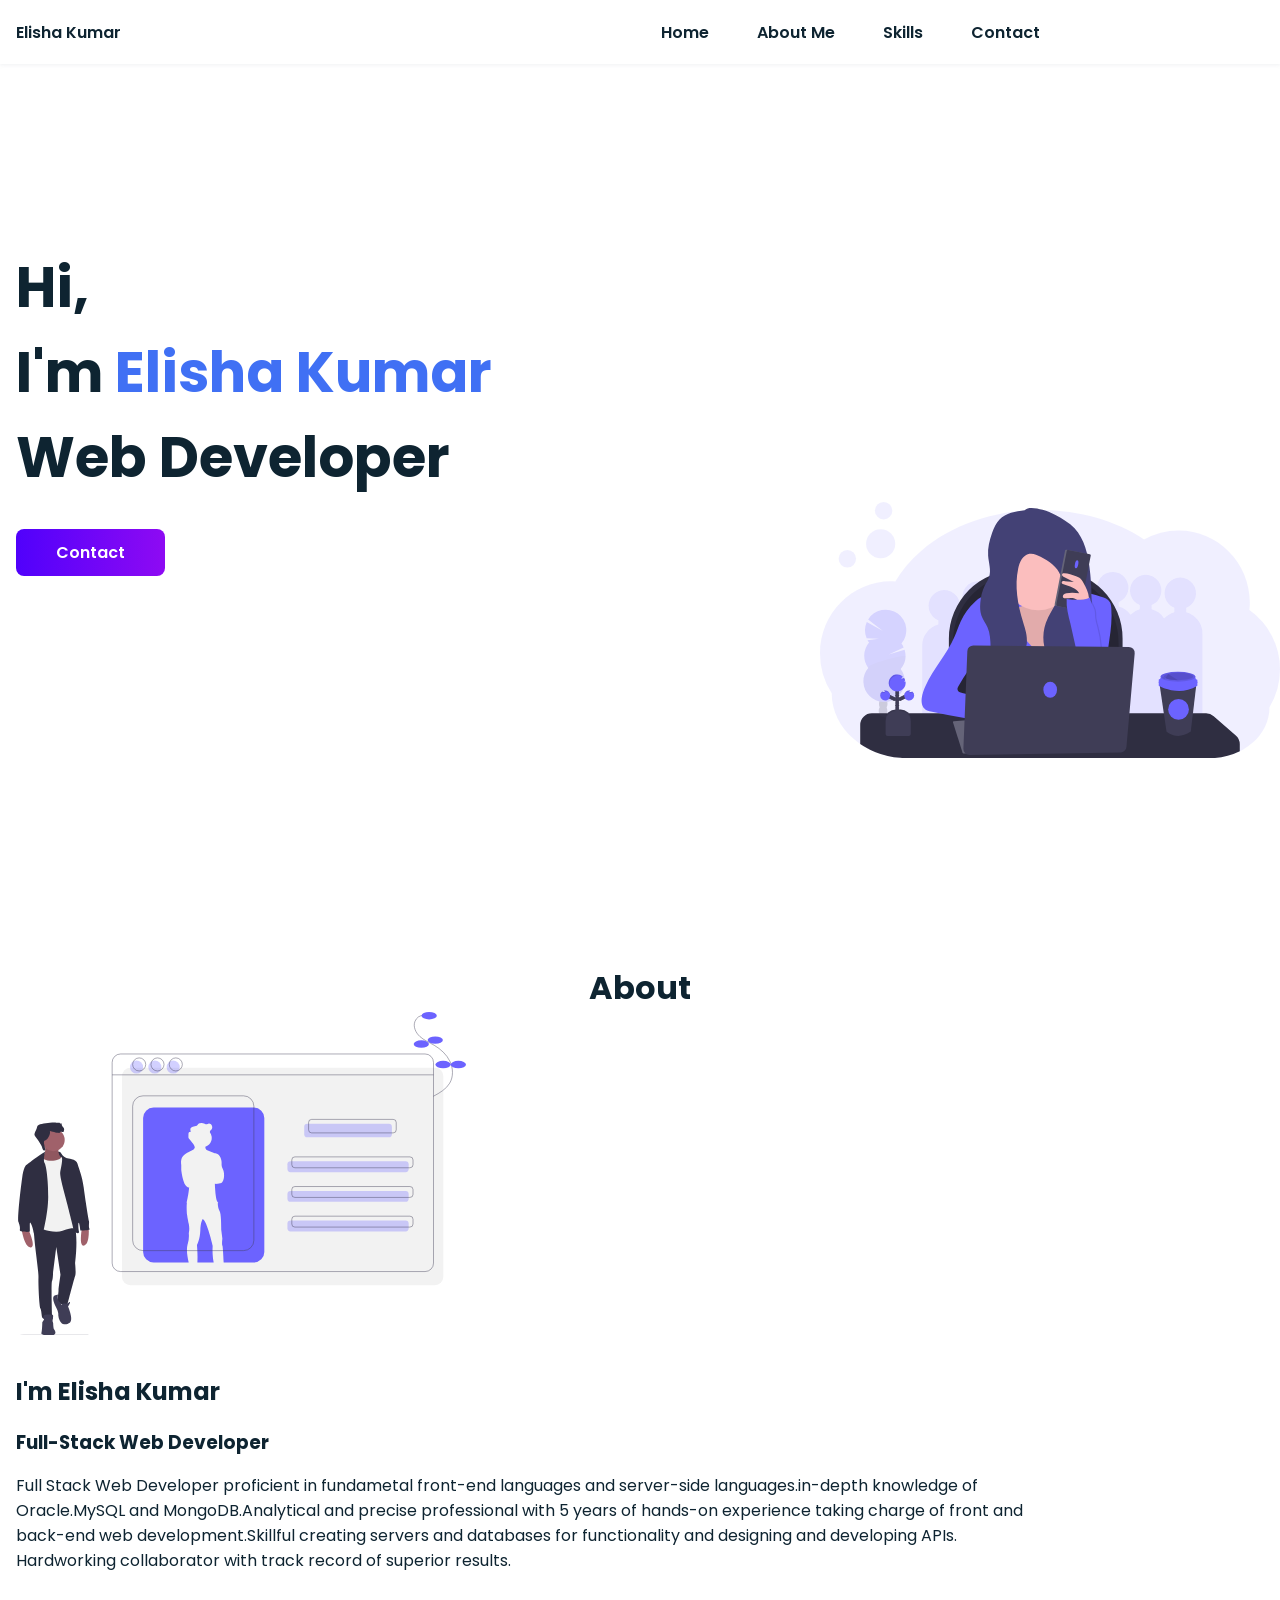
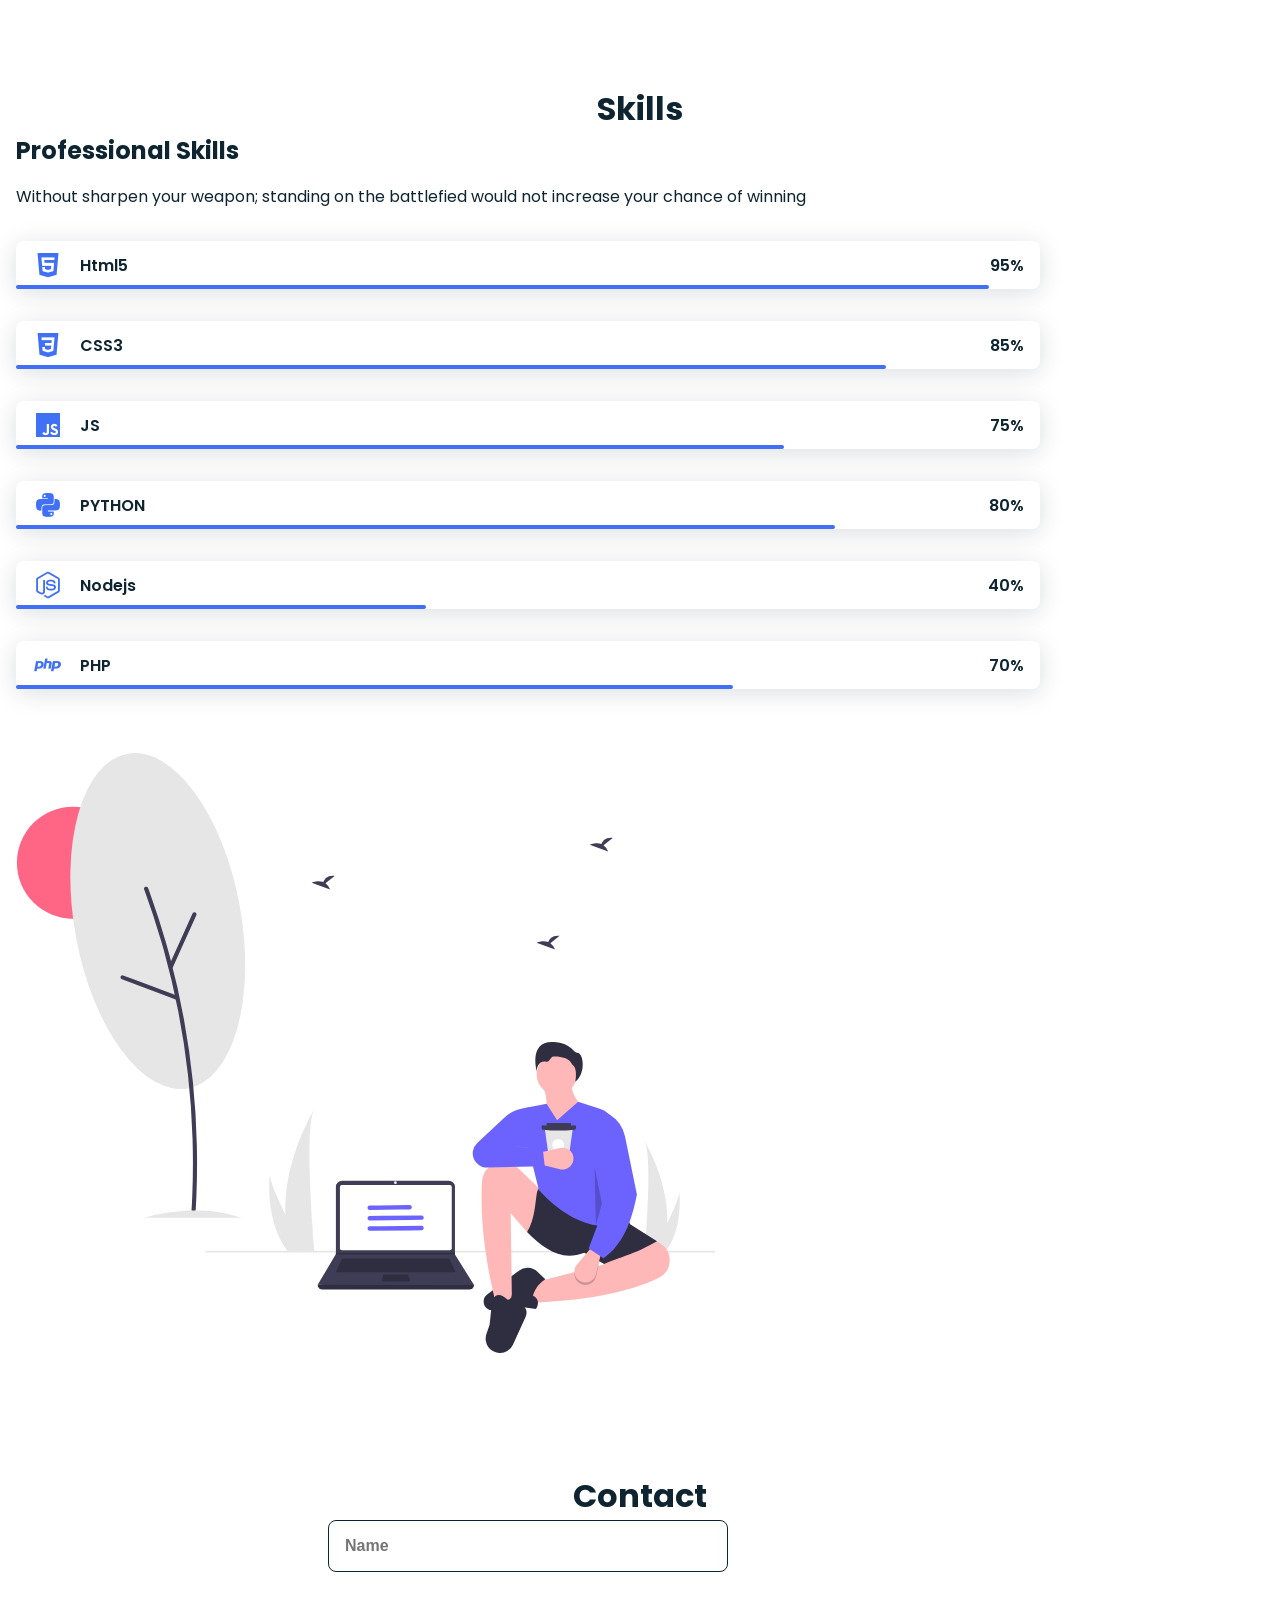
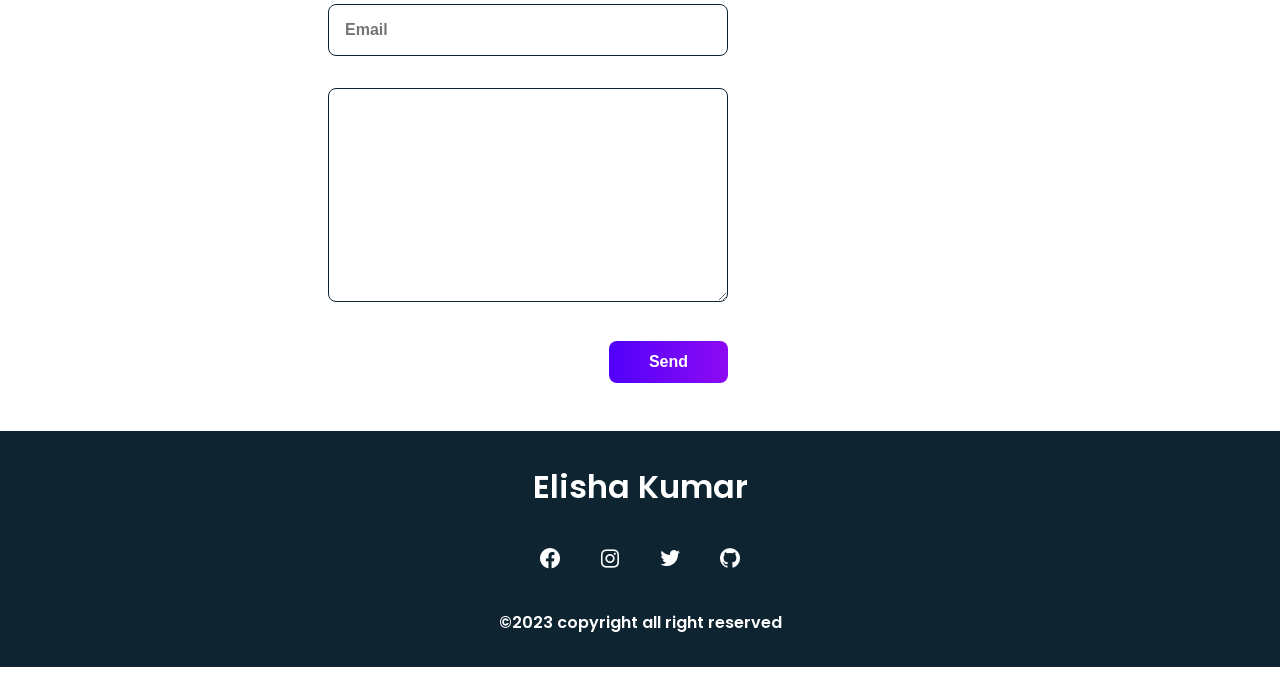
==== index.html @ 4565fe18 "wip: changes" ====
<!DOCTYPE html>
<html lang="en">
<head>
    <meta charset="UTF-8">
    <meta http-equiv="X-UA-Compatible" content="IE=edge">
    <meta name="viewport" content="width=device-width, initial-scale=1.0">
    <title>Start-UP⮙</title>
    <link rel="stylesheet" href="project-1.css">
    <link rel="stylesheet" href="https://unpkg.com/boxicons@latest/css/boxicons.min.css">
    <link href="https://unpkg.com/aos@2.3.1/dist/aos.css" rel="stylesheet">
</head>
<body>
    <!--Header Section-->
    <header class="header">
        <nav class="nav bd_grid">
            <div>
                 <a href="#" class="nav_logo">Elisha Kumar</a>
            </div>

            <div class="nav_menu" id="nav_menu">
                <ul class="nav_list">
                    <li class="nav_items"><a href="#home" class="nav_link active">Home</a></li>
                    <li class="nav_items"><a href="#about" class="nav_link active">About Me</a></li>
                    <li class="nav_items"><a href="#skills" class="nav_link active">Skills</a></li>
                    
                    <li class="nav_items"><a href="#contact" class="nav_link active">Contact</a></li>
                </ul>
            </div>
            <div class="nav_toggle" id="nav_toggle">
                <i class='bx bx-menu-alt-right'></i>
            </div>
        </nav>
    </header>

    <main class="main">
        <!--Home section-->
        <section class="home bd_grid" id="home">
            <div class="home_data" data-aos="fade-down">
                <h1 class="home_title">Hi, <br>I'm <span class="home_title-color">Elisha Kumar</span><br />Web Developer
                </h1>
                <a href="#contact" class="button">Contact</a>
            </div>

            <div class="home_social">
            <a href="https://www.facebook.com/elisha.kumar.73157" target="_blank" class="home_social-icon" data-aos="fade-down"><i class='bx bxl-facebook-circle'></i></a>
            <a href="https://www.instagram.com/elisha_kumar_official/" target="_blank" class="home_social-icon" data-aos="fade-down"  data-aos-delay="250"><i class='bx bxl-instagram' ></i></a>
            <a href="https://twitter.com/Elisha14198874" target="_blank" class="home_social-icon" data-aos="fade-down"  data-aos-delay="300"><i class='bx bxl-twitter' ></i></a>
            <a href="https://github.com/Git-Elisha" target="_blank" class="home_social-icon" data-aos="fade-down"  data-aos-delay="350"><i class='bx bxl-github' ></i></a>
        </div>

        <div class="home_img" data-aos="fade-down" data-aos-delay="500">
            <svg id="a154b3ae-224e-4b43-86b8-0ffeb27982c5" data-name="Layer 1" xmlns="http://www.w3.org/2000/svg" viewBox="0 0 1144 637"><title>working remotely</title><path d="M1172,547.81a180.56,180.56,0,0,1-26.12,93.88c0,34.62-16.14,66-42.32,88.87a144.74,144.74,0,0,1-21.08,15.28c-.3.19-.61.37-.92.55-.56.33-1.12.66-1.69,1l-.53.31h0c-2.39,1.35-4.83,2.65-7.32,3.87a165.67,165.67,0,0,1-73.76,17H245.17q-9,0-17.84-.72a211.15,211.15,0,0,1-61.06-14.14q-5.72-2.26-11.22-4.86-2.62-1.23-5.19-2.53c-1.07-.54-2.14-1.1-3.2-1.66A190.5,190.5,0,0,1,128,733.32a183.89,183.89,0,0,1-15.8-12.12C78.17,692,57.12,651.59,57.12,607A180.5,180.5,0,0,1,28,508.32c0-99.14,79.24-179.51,177-179.51,3,0,6,.09,9,.25.43,0,.85,0,1.28.06,16.48-28.09,38.51-53.9,65-76.62,72.24-61.9,177.82-100.92,295.43-100.92,98.82,0,189.15,27.55,258.34,73.07A174.18,174.18,0,0,1,920,202.1c97.74,0,177,80.37,177,179.51a184.9,184.9,0,0,1-1,18.78A180,180,0,0,1,1172,547.81Z" transform="translate(-28 -131.5)" fill="#6c63ff" opacity="0.1"/><path d="M938.69,405.47V394.74a39.05,39.05,0,1,0-29.38,0v10.73A55,55,0,0,0,883.77,421a55.08,55.08,0,0,0-31.08-22.52V387.74a39.05,39.05,0,1,0-29.38,0v10.73a55,55,0,0,0-23.21,13.16,55.08,55.08,0,0,0-29.41-20.16V380.74a39.05,39.05,0,1,0-29.38,0v10.73a55,55,0,0,0-26,16.06,55.09,55.09,0,0,0-36.57-33.06V363.74a39.05,39.05,0,1,0-29.38,0v10.73a55,55,0,0,0-40,47.77,54.62,54.62,0,0,0-16.57-7.77V403.74a39.05,39.05,0,1,0-29.38,0v10.73a55.18,55.18,0,0,0-34.66,28.7,54.58,54.58,0,0,0-15-6.7V425.74a39.05,39.05,0,1,0-29.38,0v10.73a54.29,54.29,0,0,0-14.21,6.22,55.14,55.14,0,0,0-34.41-28.22V403.74a39.05,39.05,0,1,0-29.38,0v10.73a55.1,55.1,0,0,0-35.87,31.36,55,55,0,0,0-18.75-9.36V425.74a39.05,39.05,0,1,0-29.38,0v10.73a55,55,0,0,0-40.31,53v248H392v-22h52v22H554v-22h79v-40h68v17h82v7h86v7H979v-248A55,55,0,0,0,938.69,405.47Z" transform="translate(-28 -131.5)" fill="#6c63ff" opacity="0.1"/><path d="M490.78,169h91.43A170.28,170.28,0,0,1,752.5,339.28V570a0,0,0,0,1,0,0h-432a0,0,0,0,1,0,0V339.28A170.28,170.28,0,0,1,490.78,169Z" fill="#2f2e41"/><path d="M500.78,178.28h71.43A170.28,170.28,0,0,1,742.5,348.56V560.71a0,0,0,0,1,0,0h-412a0,0,0,0,1,0,0V348.56A170.28,170.28,0,0,1,500.78,178.28Z" opacity="0.2"/><path d="M1072,734.09v17.46a165.67,165.67,0,0,1-73.76,17H245.17q-9,0-17.84-.72a211.15,211.15,0,0,1-61.06-14.14q-5.72-2.26-11.22-4.86-2.62-1.23-5.19-2.53c-1.07-.54-2.14-1.1-3.2-1.66A190.5,190.5,0,0,1,128,733.32V685.9A28.9,28.9,0,0,1,156.9,657H988.13a28.9,28.9,0,0,1,19,7.17l55,48.2A28.87,28.87,0,0,1,1072,734.09Z" transform="translate(-28 -131.5)" fill="#2f2e41"/><path d="M510.67,357.31q-32.71,2.16-65.17,7c-6.15.92-12.39,1.94-18,4.66a52.8,52.8,0,0,0-11.94,8.56,157.38,157.38,0,0,0-38,51.53c-5.57,12.15-9.57,25-14.82,37.25-18.69,43.75-52.59,79.53-72.32,122.82-4.27,9.37-7.87,19.15-9.3,29.34-1.48,10.54.2,22.84,8.86,29,4,2.83,8.86,4,13.62,5a1641.51,1641.51,0,0,0,181.57,29.65c-6.61-6.38-8.82-16.27-7.95-25.41s4.46-17.78,8-26.25q-51.81-11.43-103.36-24c-5.13-1.25-11.29-3.6-11.92-8.84-.32-2.67,1-5.24,2.3-7.59a407.17,407.17,0,0,1,52.4-74c0,28.06-1.39,59.75-1.39,87.82H747.35a248,248,0,0,1-6.84-48.85C739,501.24,757.1,447.89,752.4,394.24c-.44-4.95-1.12-10.05-3.71-14.29-4.47-7.32-13.39-10.35-21.59-12.85-31.44-9.56-63.54-19.23-96.4-18.48-9.77.23-19.5,1.37-29.21,2.52C571.9,354.63,540.4,355.34,510.67,357.31Z" transform="translate(-28 -131.5)" fill="#6c63ff"/><path d="M358.88,679.82l23.6,75.53a2.36,2.36,0,0,0,2.25,1.65H486l-24-88-101.06,7.77A2.36,2.36,0,0,0,358.88,679.82Z" transform="translate(-28 -131.5)" fill="#656478"/><path d="M532,389.79c-4.4,2.53-9.53,3.44-14.53,4.31l-32.27,5.6c-6.28,1.09-12.89,2.33-17.73,6.48-9.9,8.47-7.76,24.06-4.76,36.74l6,25.44c4.52,19.12,9.14,38.47,18.41,55.79,16.19,30.23,45.89,52,78.55,62.49,11.67,3.75,24,6.19,36.18,4.85,23.86-2.62,44.27-19.63,56.85-40.08s18.57-44.17,24.06-67.55c5.27-22.38,10.28-45.08,9.94-68.08-.1-7.16-.82-14.64-4.64-20.71-8.37-13.33-27.34-14.33-42.89-11.87-2.42.39-4.93.81-7.26.08-7-2.18-7.16-11.79-10.16-18.46-5.67-12.58-22.49-14.81-36.24-13.67s-35.16,2.61-47.14,10.4C532.85,369,545.51,382,532,389.79Z" transform="translate(-28 -131.5)" fill="#fbbebe"/><path d="M532,389.79c-4.4,2.53-9.53,3.44-14.53,4.31l-32.27,5.6c-6.28,1.09-12.89,2.33-17.73,6.48-9.9,8.47-7.76,24.06-4.76,36.74l6,25.44c4.52,19.12,9.14,38.47,18.41,55.79,16.19,30.23,45.89,52,78.55,62.49,11.67,3.75,24,6.19,36.18,4.85,23.86-2.62,44.27-19.63,56.85-40.08s18.57-44.17,24.06-67.55c5.27-22.38,10.28-45.08,9.94-68.08-.1-7.16-.82-14.64-4.64-20.71-8.37-13.33-27.34-14.33-42.89-11.87-2.42.39-4.93.81-7.26.08-7-2.18-7.16-11.79-10.16-18.46-5.67-12.58-22.49-14.81-36.24-13.67s-35.16,2.61-47.14,10.4C532.85,369,545.51,382,532,389.79Z" transform="translate(-28 -131.5)" opacity="0.1"/><path d="M505.29,418.45c4.88,10.24,8.54,21.1,14.44,30.79,4.69,7.7,10.7,14.49,16.68,21.24C551.9,488,567.59,505.66,586.76,519a222.93,222.93,0,0,1,55.37-109c8.26-8.87,18.6-17.61,30.72-17.28,7.52.21,14.46,3.94,20.72,8.09,7,4.63,13.62,10,18.65,16.67,7.95,10.62,11.38,24.07,12,37.32s-1.44,26.47-3.48,39.57l-10.5,67.71c-.61,3.92-1.46,8.25-4.66,10.6a14.67,14.67,0,0,1-6,2.16c-38.17,7.43-77.51,2.61-116.4,2.23-43-.41-87.19,4.49-127.92-9.19-2.13-.72-4.34-1.55-5.78-3.26a12.06,12.06,0,0,1-2-4.31c-9.49-30.72-1.88-63.73,3.75-95.38a748.38,748.38,0,0,0,9.51-75.78c.17-2.29,25.33,2.77,28.14,4.39C496.53,398.07,501.61,410.73,505.29,418.45Z" transform="translate(-28 -131.5)" fill="#6c63ff"/><g opacity="0.2"><path d="M194.87,668.29c0,.46-.05.91-.1,1.35q-5.72-2.26-11.22-4.86a9.1,9.1,0,0,1-5.19-2.53c-1.07-.54-2.14-1.1-3.2-1.66a13.68,13.68,0,0,1,.81-1.46c2.06-3.26,5.19-5.3,8.64-5.19s6.44,2.34,8.29,5.71A16.87,16.87,0,0,1,194.87,668.29Z" transform="translate(-28 -131.5)" fill="#3f3d56"/><path d="M195.41,651.17a16.88,16.88,0,0,1-2.51,8.48c-2.06,3.25-5.19,5.29-8.64,5.18l-.71-.05a9.1,9.1,0,0,1-5.19-2.53,12.53,12.53,0,0,1-2.39-3.12,17.55,17.55,0,0,1,.54-17.12c2.06-3.26,5.19-5.3,8.64-5.19s6.44,2.34,8.29,5.71A16.87,16.87,0,0,1,195.41,651.17Z" transform="translate(-28 -131.5)" fill="#3f3d56"/><ellipse cx="185.25" cy="633.7" rx="14.01" ry="10.7" transform="translate(-481.98 667.38) rotate(-88.19)" fill="#3f3d56"/><ellipse cx="185.79" cy="616.59" rx="14.01" ry="10.7" transform="translate(-464.35 651.34) rotate(-88.19)" fill="#3f3d56"/><ellipse cx="186.33" cy="599.47" rx="14.01" ry="10.7" transform="translate(-446.72 635.3) rotate(-88.19)" fill="#3f3d56"/><path d="M150,481.05a49.66,49.66,0,0,1-3.8-6l28.26-3.73L144,470.6a51.38,51.38,0,0,1,.31-40.64l40.12,22.44-36.75-28.84a51.28,51.28,0,1,1,82.84,60,51.12,51.12,0,0,1,5.55,9.53L199,510.93l39.33-11.83A51.34,51.34,0,0,1,228.53,547,51.28,51.28,0,1,1,148,544.43a51.28,51.28,0,0,1,2-63.38Z" transform="translate(-28 -131.5)" fill="#6c63ff"/><path d="M240.5,515.62a51.06,51.06,0,0,1-12,31.35A51.28,51.28,0,1,1,148,544.43C141.37,535.49,240.68,509.87,240.5,515.62Z" transform="translate(-28 -131.5)" opacity="0.1"/></g><circle cx="68.02" cy="141.18" r="21.63" fill="#6c63ff" opacity="0.1"/><circle cx="158.17" cy="21.63" r="21.63" fill="#6c63ff" opacity="0.1"/><circle cx="150.84" cy="103.76" r="36.25" fill="#6c63ff" opacity="0.1"/><circle cx="543" cy="185.5" r="84" fill="#fbbebe"/><path d="M536.88,152.17c-22.41,2.84-46.6,6.59-62.44,22.69-8.86,9-14.05,21-18.32,32.88-6.62,18.5-11.55,38-10,57.63,1.38,17.56,7.88,35.52,2.62,52.34-2.42,7.74-7.17,14.5-10.86,21.71-6.84,13.39-10.06,28.4-11.24,43.39-.82,10.31-.66,20.92,2.73,30.69,3.61,10.4,10.65,19.25,15.11,29.31,6.6,14.86,7.26,31.58,7.77,47.83s.94,32.39,1.32,48.58c.24,10.18.26,21.08-5.37,29.57,20.79-8.33,41.87-16.83,59.66-30.43s32.19-33.21,34.49-55.49c1.86-18.06-4.24-35.86-9.5-53.24-13-43-21.4-88.84-11.94-132.75,3.41-15.81,11.7-33.46,27.61-36.37,9.71-1.77,19.4,2.66,28.15,7.24,20.68,10.82,42,24.82,49.7,46.85,7,19.92,1.11,42.11-8,61.13s-21.51,36.51-28.59,56.39c-10.87,30.5-7.81,66.21,10.25,93.08s51.43,43.4,83.52,39.06c-2.51-10.84-10.38-19.6-14.6-29.9-7.67-18.71-2.5-40.23,5.75-58.69S694.21,440,699.37,420.4c3.64-13.8,4.08-28.22,4.06-42.49,0-22.46-1.11-44.93-3.27-67.29s-5.46-45-12.58-66.51c-5.72-17.25-14.05-33.93-26.51-47.16-13.26-14.09-30.52-23.64-47.47-33-10.14-5.58-20.5-11.23-31.88-13.32-9-1.65-18.46-4-27.64-4.15C547.84,146.39,541.28,147.74,536.88,152.17Z" transform="translate(-28 -131.5)" fill="#434175"/><rect x="624.01" y="254.09" width="60.85" height="141.74" rx="2.9" transform="translate(45.9 -250.24) rotate(10.98)" fill="#656478"/><rect x="628.09" y="254.88" width="60.85" height="141.74" rx="2.9" transform="translate(46.13 -251) rotate(10.98)" fill="#3f3d56"/><ellipse cx="666.17" cy="286.29" rx="10.05" ry="4.15" transform="translate(230.2 754.21) rotate(-79.02)" fill="#6c63ff"/><path d="M683,332.5c-2.64-4.67-5.46-9.5-9.91-12.49a35,35,0,0,0-8.18-3.67c-9.69-3.39-19.54-6.81-29.79-7.35-1.67-.08-3.58,0-4.67,1.28-2.24,2.63,1.31,6.21,4.38,7.8l24.42,12.65-22.51-2.38c-3.27-.35-7.93.54-7.69,3.82.16,2.15,2.52,3.32,4.56,4,14.45,5,31.15,8.92,39.06,22-10.54-1-21.31-2-31.64.32-2.83.64-5.76,1.63-7.61,3.86s-2.06,6,.27,7.77c1.44,1.07,3.38,1.1,5.18,1,7.33-.35,14.85-1.81,21.89.28s13.29,9.47,10.86,16.39c6.24.56,13.62,0,19.39-2.69,6.36-3,6.21-8.64,5.82-15.44C696,356.33,689.39,343.9,683,332.5Z" transform="translate(-28 -131.5)" fill="#fbbebe"/><path d="M676.69,550.49a1125.21,1125.21,0,0,0-23-116.92c-5-20-10.68-40.34-9.25-60.92,20.66,2.63,39.17,4.58,58.21-3.86.31,10.81,8.15,20,11,30.45,1.91,7,1.19,14.41,1.94,21.62s3,14.2,4.93,21.21a260.23,260.23,0,0,1,6.63,106.74C709.48,550.91,694.32,553.22,676.69,550.49Z" transform="translate(-28 -131.5)" opacity="0.1"/><path d="M673.69,550.49a1125.21,1125.21,0,0,0-23-116.92c-5-20-10.68-40.34-9.25-60.92,20.66,2.63,39.17,4.58,58.21-3.86.31,10.81,8.15,20,11,30.45,1.91,7,1.19,14.41,1.94,21.62s3,14.2,4.93,21.21a260.23,260.23,0,0,1,6.63,106.74C706.48,550.91,691.32,553.22,673.69,550.49Z" transform="translate(-28 -131.5)" fill="#6c63ff"/><path d="M384.63,745.27l9.79-242.87a14.86,14.86,0,0,1,15-14.26l386.52,3.7A14.86,14.86,0,0,1,810.59,508L790.17,740.67a14.86,14.86,0,0,1-14.55,13.56l-375.88,6.5A14.87,14.87,0,0,1,384.63,745.27Z" transform="translate(-28 -131.5)" fill="#3f3d56"/><ellipse cx="572.5" cy="467" rx="17" ry="20" fill="#6c63ff"/><path d="M964,584.76l-.8,6.86-13,110.86c-33.89,23.63-60.25.92-60.48,0L873.34,591.1l-.93-6.34Z" transform="translate(-28 -131.5)" fill="#3f3d56"/><path d="M964,584.76l-.8,6.86c-38.18,22.2-78.91,4.92-89.86-.52l-.93-6.34Z" transform="translate(-28 -131.5)" opacity="0.1"/><path d="M870.5,578.74v10s50.5,29.36,96,0v-10Z" transform="translate(-28 -131.5)" fill="#6c63ff"/><path d="M876.37,565.53s-1.47,6.75-5.87,7.34v8.51h96v-7.63s-5.87-1.47-5-8.22Z" transform="translate(-28 -131.5)" fill="#6c63ff"/><ellipse cx="890.21" cy="434.76" rx="43.3" ry="12.48" fill="#6c63ff"/><ellipse cx="890.21" cy="434.76" rx="43.3" ry="12.48" opacity="0.1"/><path d="M956.22,565.53c0,5-16.42,9.1-36.69,9.1h-1.08c-13.61-.1-25.37-2-31.37-4.84-2.71-1.28-4.25-2.73-4.25-4.26,0-2.54,4.2-4.84,11-6.49a113.49,113.49,0,0,1,25.73-2.61C939.8,556.43,956.22,560.5,956.22,565.53Z" transform="translate(-28 -131.5)" opacity="0.1"/><path d="M918.45,574.63c-13.61-.1-25.37-2-31.37-4.84h0L893.8,559Z" transform="translate(-28 -131.5)" opacity="0.1"/><path d="M880.1,566.23c-.52-.11-1.21.07-1.31.59a1.27,1.27,0,0,0,.2.75,10.67,10.67,0,0,0,4.78,4.09,2.85,2.85,0,0,0,1.09.35,1,1,0,0,0,1-.52,1.13,1.13,0,0,0-.07-.93,4.13,4.13,0,0,0-1.24-1.36C883.21,568.15,881.84,566.52,880.1,566.23Z" transform="translate(-28 -131.5)" opacity="0.1"/><circle cx="891.67" cy="515.79" r="25.83" fill="#6c63ff"/><path d="M188.33,515.85h12.11a25,25,0,0,1,25,25V578a0,0,0,0,1,0,0H163.33a0,0,0,0,1,0,0V540.85A25,25,0,0,1,188.33,515.85Z" fill="#3f3d56"/><path d="M188.33,515.85h12.11a25,25,0,0,1,25,25V578a0,0,0,0,1,0,0H163.33a0,0,0,0,1,0,0V540.85A25,25,0,0,1,188.33,515.85Z" opacity="0.1"/><circle cx="191.9" cy="524.55" r="4.97" fill="#3f3d56"/><circle cx="191.9" cy="518.34" r="4.97" fill="#3f3d56"/><circle cx="191.9" cy="512.12" r="4.97" fill="#3f3d56"/><circle cx="191.9" cy="505.91" r="4.97" fill="#3f3d56"/><circle cx="191.9" cy="499.7" r="4.97" fill="#3f3d56"/><circle cx="191.9" cy="493.49" r="4.97" fill="#3f3d56"/><circle cx="191.9" cy="487.28" r="4.97" fill="#3f3d56"/><circle cx="199.36" cy="489.76" r="4.97" fill="#3f3d56"/><circle cx="204.33" cy="487.28" r="4.97" fill="#3f3d56"/><circle cx="209.3" cy="484.79" r="4.97" fill="#3f3d56"/><circle cx="191.9" cy="481.07" r="4.97" fill="#3f3d56"/><circle cx="191.9" cy="474.86" r="4.97" fill="#3f3d56"/><circle cx="191.9" cy="468.64" r="4.97" fill="#3f3d56"/><circle cx="191.9" cy="462.43" r="4.97" fill="#3f3d56"/><path d="M240.5,577.91c-1.23.18-2.47.31-3.71.39A28.56,28.56,0,0,0,240,575a21.22,21.22,0,0,0-3-5.83,10.22,10.22,0,0,1-4,1.26c-1.23.18-2.47.31-3.71.4,1.63-1.33,3.15-3.33,4.75-5a21.09,21.09,0,1,0,6.61,12Z" transform="translate(-28 -131.5)" fill="#6c63ff"/><path d="M257.11,602.6a9.68,9.68,0,0,1-4.18,1.39c-1.23.18-2.47.32-3.71.4a36.4,36.4,0,0,0,3.68-3.82,12.44,12.44,0,1,0,4.21,2Z" transform="translate(-28 -131.5)" fill="#6c63ff"/><circle cx="184.45" cy="489.76" r="4.97" fill="#3f3d56"/><circle cx="179.48" cy="487.28" r="4.97" fill="#3f3d56"/><circle cx="174.51" cy="484.79" r="4.97" fill="#3f3d56"/><path d="M182.7,602.6a9.64,9.64,0,0,0,4.18,1.39c1.23.18,2.47.32,3.71.4a35.42,35.42,0,0,1-3.68-3.82,12.44,12.44,0,1,1-4.21,2Z" transform="translate(-28 -131.5)" fill="#6c63ff"/><path d="M188.33,519.58h12.11a25,25,0,0,1,25,25v32.87a4.24,4.24,0,0,1-4.24,4.24H167.57a4.24,4.24,0,0,1-4.24-4.24V544.58a25,25,0,0,1,25-25Z" fill="#3f3d56"/><g opacity="0.1"><path d="M240.88,579.27a18.83,18.83,0,0,1-1.6,1.52c.57,0,1.13-.09,1.7-.15C241,580.18,240.93,579.72,240.88,579.27Z" transform="translate(-28 -131.5)"/><path d="M231.82,573.33c1.25-.08,2.48-.21,3.72-.39a12,12,0,0,0,3.23-.88,21.28,21.28,0,0,0-1.74-2.87,7.52,7.52,0,0,1-2,.85A28.79,28.79,0,0,1,231.82,573.33Z" transform="translate(-28 -131.5)"/><path d="M201.27,584a21.08,21.08,0,0,1,32.5-17.76l.32-.34a21.1,21.1,0,1,0-27.82,31.73A21,21,0,0,1,201.27,584Z" transform="translate(-28 -131.5)"/></g><g opacity="0.1"><path d="M249.22,606.87c1.24-.08,2.48-.21,3.71-.39a9.7,9.7,0,0,0,4.18-1.4,12.43,12.43,0,0,1,5,8.8,11.38,11.38,0,0,0,.07-1.31,12.38,12.38,0,0,0-5-10,9.68,9.68,0,0,1-4.18,1.39l-1,.13A25.37,25.37,0,0,1,249.22,606.87Z" transform="translate(-28 -131.5)"/><path d="M249.72,602.63a10.19,10.19,0,0,1,1.24.09c.65-.69,1.29-1.43,1.94-2.15a12.4,12.4,0,0,0-15.6,12c0,.42,0,.83.06,1.24A12.42,12.42,0,0,1,249.72,602.63Z" transform="translate(-28 -131.5)"/></g><g opacity="0.1"><path d="M190.59,606.87c-1.24-.08-2.48-.21-3.71-.39a9.65,9.65,0,0,1-4.18-1.4,12.43,12.43,0,0,0-5,8.8,11.38,11.38,0,0,1-.07-1.31,12.38,12.38,0,0,1,5-10,9.64,9.64,0,0,0,4.18,1.39l1,.13A23.67,23.67,0,0,0,190.59,606.87Z" transform="translate(-28 -131.5)"/><path d="M190.09,602.63a10.36,10.36,0,0,0-1.25.09c-.64-.69-1.28-1.43-1.93-2.15a12.4,12.4,0,0,1,15.6,12c0,.42,0,.83-.06,1.24A12.42,12.42,0,0,0,190.09,602.63Z" transform="translate(-28 -131.5)"/></g></svg>
           </svg>

        </div>
        </section>
        <!--About section-->
        <section class="about section" id="about">
            <h2 class="section_title" data-aos="fade-down">About</h2>

            <div class="about_container bd_grid">
                <div class="about_img" data-aos="fade-down" data-aos-delay="250">
                    <svg id="fe80fb2b-bcaf-407e-919b-306adc32f78b" data-name="Layer 1" xmlns="http://www.w3.org/2000/svg" viewBox="0 0 1032 741.75278"><title>profile</title><line y1="741.25278" x2="166" y2="741.25278" fill="none" stroke="#3f3d56" stroke-miterlimit="10"/><rect x="243" y="127.75278" width="737" height="499" rx="19.39764" fill="#f2f2f2"/><rect x="220.5" y="96.25278" width="737" height="499" rx="19.39764" fill="none" stroke="#3f3d56" stroke-miterlimit="10"/><line x1="220.5" y1="144.09298" x2="957.5" y2="144.09298" fill="none" stroke="#3f3d56" stroke-miterlimit="10"/><rect x="661" y="256.25278" width="201" height="31" rx="7.09252" fill="#6c63ff" opacity="0.3"/><rect x="622.5" y="342.25278" width="278" height="25" rx="7.09252" fill="#6c63ff" opacity="0.3"/><rect x="622.5" y="410.25278" width="278" height="25" rx="7.09252" fill="#6c63ff" opacity="0.3"/><rect x="622.5" y="478.25278" width="278" height="25" rx="7.09252" fill="#6c63ff" opacity="0.3"/><rect x="671" y="246.25278" width="201" height="31" rx="7.09252" fill="none" stroke="#3f3d56" stroke-miterlimit="10"/><rect x="632.5" y="332.25278" width="278" height="25" rx="7.09252" fill="none" stroke="#3f3d56" stroke-miterlimit="10"/><rect x="632.5" y="400.25278" width="278" height="25" rx="7.09252" fill="none" stroke="#3f3d56" stroke-miterlimit="10"/><rect x="632.5" y="468.25278" width="278" height="25" rx="7.09252" fill="none" stroke="#3f3d56" stroke-miterlimit="10"/><circle cx="276.5" cy="126.25278" r="15" fill="#6c63ff" opacity="0.3"/><circle cx="318.5" cy="126.25278" r="15" fill="#6c63ff" opacity="0.3"/><circle cx="360.5" cy="126.25278" r="15" fill="#6c63ff" opacity="0.3"/><circle cx="282.5" cy="120.25278" r="15" fill="none" stroke="#3f3d56" stroke-miterlimit="10"/><circle cx="324.5" cy="120.25278" r="15" fill="none" stroke="#3f3d56" stroke-miterlimit="10"/><circle cx="366.5" cy="120.25278" r="15" fill="none" stroke="#3f3d56" stroke-miterlimit="10"/><path d="M537.854,653.37916c-2.51135-11.56848-3.17724-27.36932-2.33252-38.36047,0,0-12.69836-55.78644-22.68994-60.99133l-.00305.003c-.153.19678-5.00195,6.55383-5.61706,26.22443-.62452,19.98284-7.69971,33.09655-7.69971,33.09655s2.28955,24.90766.98047,40.02777Z" transform="translate(-84.5 -79.12639)" fill="#6c63ff"/><path d="M630.22827,298.37916H399.77173A23.77169,23.77169,0,0,0,376,322.15083V629.6075a23.77168,23.77168,0,0,0,23.77173,23.77166h80.855c-2.7002-11.19934-6.057-28.69067-2.65735-40.85241l-.00159-.008.0022.00525c.15869-.56757.32727-1.12738.51611-1.67047a63.49747,63.49747,0,0,0,2.29175-24.35407,50.6095,50.6095,0,0,0,0-21.23175c-2.4978-11.65564-4.24634-23.10522-4.24634-23.10522s-1.377-15.40234-.1748-24.84424c.02661-.2074.05762-.404.08667-.60541-.42432-.09655-.66235-.15228-.66235-.15228s3.53881-16.02789,4.78759-26.22748c.29493-2.40783.683-5.46032,1.10315-8.71478a20.93993,20.93993,0,0,1-3.3927-.86035c-11.24035-3.9549-14.779-39.75751-14.779-39.75751V429.656s-3.74683-17.38092,9.36694-25.08258c12.62793-7.41644,17.66968-9.44617,18.02613-9.58643.09619-.06878.19018-.13128.28833-.20727a11.06127,11.06127,0,0,0,3.28967-4.23371q.02619-.42873.01233-.85211c-.21326-4.06665-3.04419-7.76507-5.73047-10.99225q-3.43653-4.12857-6.87341-8.25726a8.07194,8.07194,0,0,1-1.77027-2.86487,6.604,6.604,0,0,1-.187-1.80389q-.00275-.33691.004-.673.056-3.07836.16724-6.15545c.06445-1.79224.51562-4.05353,2.27075-4.42182.91284-.19159,2.12109.14246,2.60364-.65576a1.56534,1.56534,0,0,0,.11682-1.06054c-.00586.02661-.00733.05444-.015.0805-.00586-.03339-.01159-.06695-.01782-.09985a22.43656,22.43656,0,0,1-.65051-4.38636,5.84207,5.84207,0,0,1,.282-1.96984c1.01672-2.97516,4.51782-4.196,7.61133-4.75727,3.09375-.56134,6.56653-1.04425,8.5083-3.51709a26.9506,26.9506,0,0,1,1.68884-2.37384,6.62979,6.62979,0,0,1,3.16589-1.59674,17.49792,17.49792,0,0,1,11.50623,1.02118c1.49646.68286,2.99963,1.60248,4.64124,1.49841,1.70507-.108,3.16162-1.3081,4.84509-1.60009,2.71911-.47156,5.31872,1.56567,6.65869,3.97827a9.85108,9.85108,0,0,1,1.23279,5.02313,6.912,6.912,0,0,1-1.76416,4.74109c-1.17017,1.24145-2.91626,2.09418-3.4021,3.72955-.198.66565-.152,1.38257-.32691,2.05457-.02185.084-.05737.16241-.08606.24365.03211.04169.06714.08112.09888.123a21.231,21.231,0,0,1-10.33215,33.01928c-.00794.21058-.01624.42133-.01514.63306a9.173,9.173,0,0,0,2.8396,7.0647l18.54724,7.606s11.16565-1.3534,15.19495,15.30957a28.82628,28.82628,0,0,1,.68982,8.45746c-.14636,2.51251.19507,6.93573,3.05725,12.66,4.57934,9.15881,3.53857,30.18237-5.82837,32.26392-8.87231,1.97161-12.32361,1.14331-12.66382,1.05023l-.02014.3681c.14612,3.94489,1.55029,37.969,6.64758,42.086,1.40955,1.13849,1.14026,1.90753-.01635,2.42578l.0028.00336s.0094.21856.03113.612c.15308,2.48846.93994,11.96472,4.35254,17.357,3.956,6.24457,3.54077,42.25739,3.54077,42.25739l2.70386,21.23181s-1.66419,13.11371,0,15.4024c.94556,1.29785,2.09057,21.40351,2.905,38.56964h69.53027A23.77168,23.77168,0,0,0,654,629.6075V322.15083A23.77169,23.77169,0,0,0,630.22827,298.37916Z" transform="translate(-84.5 -79.12639)" fill="#6c63ff"/><rect x="267.5" y="192.25278" width="278" height="355" rx="23.77165" fill="none" stroke="#3f3d56" stroke-miterlimit="10"/><path d="M185.32419,400.757S176,398,174,401s2.72669,24.7477,2.72669,24.7477l20.54589,1.24859-7.17022-18.10653Z" transform="translate(-84.5 -79.12639)" fill="#2f2e41"/><path d="M113.44417,579.34709s18.69466,41.04232,4.29762,39.753-19.98395-39.753-19.98395-39.753Z" transform="translate(-84.5 -79.12639)" fill="#a0616a"/><path d="M235.71128,575.07127s-8.20129,44.34751,5.45523,39.61078,9.76437-43.40874,9.76437-43.40874Z" transform="translate(-84.5 -79.12639)" fill="#a0616a"/><path d="M181.34664,390.46647s-.21488,20.6286,7.73573,21.703-4.51251,12.03335-4.51251,12.03335l-14.18216,2.79346L149.974,425.49212l-9.025-11.60359s15.90121-7.52084,9.025-30.9429Z" transform="translate(-84.5 -79.12639)" fill="#a0616a"/><path d="M181.34664,390.46647s-.21488,20.6286,7.73573,21.703-4.51251,12.03335-4.51251,12.03335l-14.18216,2.79346L149.974,425.49212l-9.025-11.60359s15.90121-7.52084,9.025-30.9429Z" transform="translate(-84.5 -79.12639)" opacity="0.1"/><path d="M217.87645,564.95005s10.09942,21.703,2.14881,89.82036c0,0,2.3637,24.0667.42977,28.5792s-17.83515,65.75367-17.83515,65.75367-20.41371,4.5125-23.20717-9.025c0,0,2.79346-19.33931,2.57857-22.34765s4.51251-35.88516,4.51251-35.88516l-9.66966-63.60485-7.306,57.37329s0,16.54586-2.36369,20.19884,0,77.14236,0,77.14236,6.66132,11.17383-3.4381,11.38871-19.12443-.21488-19.984-7.306-1.28929-14.18216-3.4381-18.47979-4.94227-53.50543-4.29762-70.69593-14.18216-105.50669-9.45478-114.74659S217.87645,564.95005,217.87645,564.95005Z" transform="translate(-84.5 -79.12639)" fill="#2f2e41"/><circle cx="85.8877" cy="293.29006" r="25.78575" fill="#a0616a"/><path d="M144.60195,414.31829s15.68633,11.60359,38.46374,2.3637c0,0,7.52084-3.653,6.8762-9.2399s15.68633,44.91018,15.68633,44.91018l16.54586,87.88643-.85953,35.88517s-7.306-3.653-30.08337,4.51251-59.95187-9.2399-59.95187-9.2399l1.28929-92.18405,1.28928-53.72031,3.4381-11.81847S139.015,410.45043,144.60195,414.31829Z" transform="translate(-84.5 -79.12639)" fill="#f2f2f2"/><path d="M182.06324,399.89323s3.79591-.61662,7.44889,5.18517,12.24823,9.45477,12.24823,9.45477,20.84348,1.28929,23.85182,12.46312,10.52918,26.43039,14.18216,54.57983,10.95894,73.05963,12.03335,76.71261-1.50417,14.8268,1.50417,18.2649-21.27325,3.4381-21.27325,3.4381-2.14881-17.62026-3.653-17.62026-1.0744,11.81847.42977,20.41372-10.95895,0-10.95895,0-9.66965-39.32327-18.90955-74.77867S184.355,452.99692,186.074,445.04631s6.44644-30.728,3.00834-32.87683S182.06324,399.89323,182.06324,399.89323Z" transform="translate(-84.5 -79.12639)" fill="#2f2e41"/><path d="M151.07551,399.87428s-5.614,3.05531-19.7962,13.15473-23.85182,17.83514-23.85182,17.83514-5.58691,4.29762-9.025,29.86849S87.22865,552.48693,90.237,560.8673s4.08275,13.32264,3.00834,18.26491,22.56253,4.72739,22.99229,3.653-.64464-20.6286.42977-21.05836,6.87619,11.60359,7.9506,21.703,13.53752,18.05,16.331,18.05,17.1905-58.23282,17.40538-97.98585-4.72739-73.2745-8.38037-78.00189S151.07551,399.87428,151.07551,399.87428Z" transform="translate(-84.5 -79.12639)" fill="#2f2e41"/><path d="M188.86748,751.03721s1.71905-4.72739,7.73573-3.22322,10.09942-3.86786,10.09942-3.86786,3.22322-.42977,1.0744,3.653-3.86786,6.8762-3.86786,6.8762,12.89288,29.43873,4.51251,36.52981-18.05,2.79346-18.05,2.79346-9.45477-6.66132-9.025-24.28159c0,0-.42976-5.58691-5.58691-14.61192s-9.025-22.77741-2.79346-25.356,7.83546-2.67436,7.83546-2.67436-2.916,13.33721,4.61624,17.99776Z" transform="translate(-84.5 -79.12639)" fill="#3f3d56"/><path d="M148.89957,784.3438s-5.15715-9.66966,3.4381-10.74406,17.83515-1.71905,17.40538,2.79345-1.50417,11.38871-1.50417,11.38871l1.50417,4.94227s.42977,12.24823,1.93393,13.7524,9.66966,14.397-7.73572,14.397-22.56253-1.93393-21.05836-6.01667,1.93393-24.28158,1.93393-24.28158Z" transform="translate(-84.5 -79.12639)" fill="#3f3d56"/><path d="M162.22221,351.78785s12.03335,3.22322,18.26491,4.51251,5.58691-2.3637,5.58691-2.3637,8.16549,1.07441,7.73572.21488,3.4381-5.372-1.0744-10.52918-3.22322-9.025-3.22322-9.025h-3.86786l-1.07441-1.50417h-6.01668s-4.5125-1.71905-16.331,0-27.93456,2.14881-29.22385,9.2399-7.95061,15.90121-5.58691,19.98395,15.90121,20.84348,17.1905,27.93456,7.30933,8.66659,7.09277,4.22585-6.23325-19.91218-1.0761-20.55682S164.5859,360.16822,162.22221,351.78785Z" transform="translate(-84.5 -79.12639)" fill="#2f2e41"/><path d="M1019.38065,86.58377a22.982,22.982,0,0,0-19.80994,13.851c-4.9535,11.97382,1.42449,26.03885,10.999,34.77028s21.87358,13.72225,33.04831,20.28234c15.00952,8.81128,28.4968,21.04282,36.00691,36.74386s8.30888,35.15009-.51891,50.14991c-8.1937,13.9224-23.09255,22.2549-37.30219,29.9397" transform="translate(-84.5 -79.12639)" fill="none" stroke="#3f3d56" stroke-miterlimit="10"/><ellipse cx="947.5" cy="8.5" rx="17.5" ry="8.5" fill="#6c63ff"/><ellipse cx="961.5" cy="64.5" rx="17.5" ry="8.5" fill="#6c63ff"/><ellipse cx="929.5" cy="73.5" rx="17.5" ry="8.5" fill="#6c63ff"/><ellipse cx="979.5" cy="120.5" rx="17.5" ry="8.5" fill="#6c63ff"/><ellipse cx="1014.5" cy="120.5" rx="17.5" ry="8.5" fill="#6c63ff"/></svg>
                </div>
                <div>
                    <h2 class="about_subtitle" data-aos="fade-down" data-aos-delay="350">I'm Elisha Kumar</h2>
                    <h3 class="about_subtitle" data-aos="fade-down" data-aos-delay="350">Full-Stack Web Developer</h3>
                    <p class="about_text" data-aos="fade-down" data-aos-delay="450">Full Stack Web Developer proficient in fundametal front-end languages and server-side languages.in-depth knowledge of Oracle.MySQL and MongoDB.Analytical and precise professional with 5 years of hands-on experience taking charge of front and back-end web development.Skillful creating servers and databases for functionality and designing and developing APIs. Hardworking collaborator with track record of superior results.</p>
                </div>
            </div>

        </section>
        <!--Skills section-->
        <section class="skills section" id="skills">
            <h2 class="section_title" data-aos="fade-down">Skills</h2>

            <div class="skills_container bd_grid">
                <div>
                    <h2 class="skills_subtitle" data-aos="fade-down" data-aos-delay="350">Professional Skills</h2>
                    <p class="skills_text">Without sharpen your weapon; standing on the battlefied would not increase your chance of winning</p>
                    <!--SKILLS HTML-->
                    <div class="skills_data" data-aos="fade-right">
                        <div class="skills_name">
                            <i class="bx bxl-html5 skill_icon"></i>
                            <span class="skill_name">Html5</span>
                        </div>

                        <div><span class="skill_percentage">95%</span></div>
                        
                        <div class="skill_bar skill_html"></div>
                    </div>
                     <!--SKILLS CSS-->
                    <div class="skills_data" data-aos="fade-right" data-aos-delay="250">
                        <div class="skills_name">
                            <i class="bx bxl-css3 skill_icon"></i>
                            <span class="skill_name">CSS3</span>
                        </div>

                        <div><span class="skill_percentage">85%</span></div>
                        
                        <div class="skill_bar skill_css"></div>
                    </div>
                     <!--SKILLS JS-->
                    <div class="skills_data" data-aos="fade-right" data-aos-delay="250">
                        <div class="skills_name">
                            <i class="bx bxl-javascript skill_icon"></i>
                            <span class="skill_name">JS</span>
                        </div>

                        <div><span class="skill_percentage">75%</span></div>
                        
                        <div class="skill_bar skill_js"></div>
                    </div>
                     <!--SKILLS PYTHON-->
                    <div class="skills_data" data-aos="fade-right" data-aos-delay="250">
                        <div class="skills_name">
                            <i class="bx bxl-python skill_icon"></i>
                            <span class="skill_name">PYTHON</span>
                        </div>

                        <div><span class="skill_percentage">80%</span></div>
                        
                        <div class="skill_bar skill_python"></div>
                    </div>
                    <!--SKILLS MySQL-->
                    <div class="skills_data" data-aos="fade-right" data-aos-delay="250">
                        <div class="skills_name">
                            <i class="bx bxl-nodejs skill_icon"></i>
                            <span class="skill_name">Nodejs</span>
                        </div>

                        <div><span class="skill_percentage">40%</span></div>
                        
                        <div class="skill_bar skill_nodejs"></div>
                    </div>
                     <!--SKILLS PHP-->
                     <div class="skills_data" data-aos="fade-right" data-aos-delay="250">
                        <div class="skills_name">
                            <i class="bx bxl-php skill_icon"></i>
                            <span class="skill_name">PHP</span>
                        </div>

                        <div><span class="skill_percentage">70%</span></div>
                        
                        <div class="skill_bar skill_php"></div>
                    </div>
                </div>

                <div data-aos="fade-left" data-aos-delay="350">
                    <svg id="a379d9a4-f6fe-40d1-beba-a0916853bd02" data-name="Layer 1" xmlns="http://www.w3.org/2000/svg" width="700px" height="600px" viewBox="0 0 938.75919 806.74836"><circle cx="75.36532" cy="147.52379" r="75.36532" fill="#ff6584"/><path d="M1004.987,679.01278a136.64937,136.64937,0,0,1-6.38326,37.7743c-.08893.28379-.18213.56334-.2753.84715H974.50666c.02541-.25416.05085-.538.07627-.84715,1.5884-18.26028,10.74606-129.39752-.20334-148.4033C975.33687,569.9256,1006.83381,620.99164,1004.987,679.01278Z" transform="translate(-130.62041 -46.62582)" fill="#e6e6e6"/><path d="M1003.19956,716.78708c-.19909.28379-.40664.56758-.61842.84715H984.71056c.13555-.24144.29227-.52523.4744-.84715,2.95233-5.32856,11.69063-21.25916,19.80207-37.7743,8.71716-17.74774,16.71423-36.169,16.04074-42.836C1021.23531,637.68045,1027.267,683.51959,1003.19956,716.78708Z" transform="translate(-130.62041 -46.62582)" fill="#e6e6e6"/><rect x="253.75919" y="669.38465" width="685" height="2.24072" fill="#e6e6e6"/><path d="M822.84364,785.9808l3.32758-27.45259,94.00433-24.125-10.81466-32.444c7.53317-21.60748,20.759-32.2,44.92242-21.62931l41.56416,25.82015a26.533,26.533,0,0,1,12.49331,23.97036v0a26.51238,26.51238,0,0,1-15.09493,22.535C946.71544,774.71149,887.41112,783.15126,822.84364,785.9808Z" transform="translate(-130.62041 -46.62582)" fill="#ffb8b8"/><path d="M828.66691,794.29977l-29.11638-4.15948-27.23329,5.55781a11.76263,11.76263,0,0,1-14.1045-11.0354v0a11.76267,11.76267,0,0,1,4.67429-9.88433l42.67473-32.15219A19.2662,19.2662,0,0,1,830.519,744.136l10.62634,10.23277c-7.60426,4.71745-13.25855,11.79578-16.63793,21.62931Q835.46964,782.0244,828.66691,794.29977Z" transform="translate(-130.62041 -46.62582)" fill="#2f2e41"/><circle cx="725.85545" cy="432.52561" r="26.92727" fill="#ffb8b8"/><path d="M898.54623,532.25232l-60.31251,25.37284c4.90182-24.6117,7.3447-47.03168,0-60.72845l38.6832-4.57544C874.99682,502.84723,884.78379,516.94354,898.54623,532.25232Z" transform="translate(-130.62041 -46.62582)" fill="#ffb8b8"/><path d="M796.22294,785.14891l-22.46121-1.6638c-13.76-57.37964-20.805-111.61522-17.73-161.1123a27.99719,27.99719,0,0,1,28.55155-26.31008h0a27.95972,27.95972,0,0,1,18.63912,7.698l29.04629,27.64082a119.53382,119.53382,0,0,1,29.4304,43.81895c8.2263,21.54543,5.27317,33.62388-14.36545,31.57272a48.46037,48.46037,0,0,1-31.55432-16.7762l-21.22016-24.66128Z" transform="translate(-130.62041 -46.62582)" fill="#ffb8b8"/><path d="M778.829,853.33321h0a19.21665,19.21665,0,0,1-16.93815-25.37662l4.38389-12.8594,3.32759-32.444c5.12583-10.45979,12.38523-8.895,20.79742-.8319,5.348-.52506,6.49594-5.87278,5.82327-13.31035l16.86453,22.70225a13.53384,13.53384,0,0,1,1.45034,13.68454l-16.97287,37.23082A19.21666,19.21666,0,0,1,778.829,853.33321Z" transform="translate(-130.62041 -46.62582)" fill="#2f2e41"/><path d="M991.30271,703.20708c-30.78017,17.46983-40.42721,17.97672-71.12716,30.36423l-26.6207-14.97414c-31.26416,11.56034-53.19528-4.287-76.95044-27.86854,15.54546-25.89253,8.67013-59.53966,18.30173-59.06466l115.21769,36.1875,4.99138,12.47846Z" transform="translate(-130.62041 -46.62582)" fill="#2f2e41"/><path d="M954.28331,676.17044c-40.6823,17.60906-84.48565-1.03464-121.87286-42.01078l-24.75581-99.97937a8.344,8.344,0,0,1,6.42773-10.32486l28.72679-5.74536,14.14224,22.46121,28.28449-24.9569,30.03793,9.8201A23.19158,23.19158,0,0,1,930.9073,543.455Z" transform="translate(-130.62041 -46.62582)" fill="#6c63ff"/><path d="M889.66449,760.92835h0a14.69073,14.69073,0,0,1-5.97562-23.22858l19.01689-22.43017,13.31034,7.48707-6.854,27.943A14.69072,14.69072,0,0,1,889.66449,760.92835Z" transform="translate(-130.62041 -46.62582)" opacity="0.2"/><path d="M889.66449,757.60077l0,0a14.69073,14.69073,0,0,1-5.97562-23.22858L902.70572,711.942l13.31034,7.48707-6.854,27.943A14.69073,14.69073,0,0,1,889.66449,757.60077Z" transform="translate(-130.62041 -46.62582)" fill="#ffb8b8"/><path d="M919.34365,726.08424,899.37813,712.7739l29.11638-77.3664L917.67986,526.429l9.86544,6.1659a46.09758,46.09758,0,0,1,20.72563,29.82761l15.99514,77.97633C957.26725,676.34074,945.60181,707.96424,919.34365,726.08424Z" transform="translate(-130.62041 -46.62582)" fill="#6c63ff"/><polygon points="776.661 555.922 786.644 605.836 778.433 635.028 776.661 555.922" opacity="0.2"/><path d="M830.14152,476.84239s-15.517-50.78312,31.90729-40.13255c7.3558,1.652,13.71081,5.92791,18.76625,11.52072a4.56981,4.56981,0,0,0,3.57247,1.45942c7.57575,0,12.25524,27.07165-2.89626,38.97641,0,0,3.0916-16.01961-2.528-21.47812a12.0563,12.0563,0,0,1-2.5013-3.22058c-3.65758-7.37809-15.95243-9.79984-24.432-9.17173-4.329.32067-4.70747,7.8684-9.4997,6.81418C831.62612,459.21134,828.1454,471.843,830.14152,476.84239Z" transform="translate(-130.62041 -46.62582)" fill="#2f2e41"/><path d="M877.87455,552.21622l-.3135,2.29926-1.93792,14.18773-3.17365,23.23436-.79455,5.81721a1.85307,1.85307,0,0,1-1.83645,1.60276H848.65539a1.85358,1.85358,0,0,1-1.83647-1.59825l-.80823-5.82172-3.22718-23.23436-1.97213-14.19807-.31689-2.2845a1.85321,1.85321,0,0,1,1.83531-2.10888h33.70831a1.85417,1.85417,0,0,1,1.83644,2.10446Z" transform="translate(-130.62041 -46.62582)" fill="#e6e6e6"/><path d="M713.94258,497.33038H743.294a1.85356,1.85356,0,0,1,1.85356,1.85356v2.44864a1.85351,1.85351,0,0,1-1.85351,1.85351H713.94263a1.85356,1.85356,0,0,1-1.85356-1.85356V499.1839A1.85351,1.85351,0,0,1,713.94258,497.33038Z" fill="#3f3d56"/><path d="M880.52618,553.18977a196.18942,196.18942,0,0,1-42.57495,0,1.85342,1.85342,0,0,1-1.85346-1.85341h0v-2.44879a1.85343,1.85343,0,0,1,1.85346-1.85341,174.44189,174.44189,0,0,0,42.57495,0,1.85344,1.85344,0,0,1,1.85341,1.85341v2.44879A1.85344,1.85344,0,0,1,880.52618,553.18977Z" transform="translate(-130.62041 -46.62582)" fill="#3f3d56"/><circle cx="727.75919" cy="527.00841" r="8" fill="#fff"/><path d="M878.94621,590.46462v0A14.69073,14.69073,0,0,1,860.9047,606.269L832.31055,599.404l.68373-15.25628,28.0328-6.47708A14.69073,14.69073,0,0,1,878.94621,590.46462Z" transform="translate(-130.62041 -46.62582)" fill="#ffb8b8"/><path d="M840.31347,602.13164l-77.1686,1.92921a19.16715,19.16715,0,0,1-19.45354-21.8718v0a19.16712,19.16712,0,0,1,5.88033-11.28657l36.33349-33.9894a48.51883,48.51883,0,0,1,24.20448-12.25587l12.734-2.38762,7.48707,56.569-43.25863-4.99138,50.7457,5.82328Z" transform="translate(-130.62041 -46.62582)" fill="#6c63ff"/><path d="M738.65069,768.1268H541.64343a6.60576,6.60576,0,0,1-6.60576-6.60576h0q107.12263-12.44971,210.21878,0h0A6.60576,6.60576,0,0,1,738.65069,768.1268Z" transform="translate(-130.62041 -46.62582)" fill="#2f2e41"/><path d="M745.25645,761.90961,535.03767,761.521l24.36362-40.99461.11657-.19429V629.98469a8.34976,8.34976,0,0,1,8.35046-8.35046H711.26008a8.34976,8.34976,0,0,1,8.35046,8.35046v90.96916Z" transform="translate(-130.62041 -46.62582)" fill="#3f3d56"/><path d="M567.67792,627.46285a2.72307,2.72307,0,0,0-2.72,2.72v82.37778a2.7232,2.7232,0,0,0,2.72,2.72H712.6162a2.72333,2.72333,0,0,0,2.72-2.72V630.18287a2.7232,2.7232,0,0,0-2.72-2.72Z" transform="translate(-130.62041 -46.62582)" fill="#fff"/><path d="M568.63047,726.16076a1.169,1.169,0,0,0-1.0591.67849l-7.50719,16.32013a1.16568,1.16568,0,0,0,1.05891,1.653H718.99531a1.1656,1.1656,0,0,0,1.0424-1.68712l-8.16006-16.32012a1.15981,1.15981,0,0,0-1.0424-.64434Z" transform="translate(-130.62041 -46.62582)" fill="#2f2e41"/><circle cx="508.94379" cy="577.72843" r="1.74859" fill="#fff"/><path d="M624.04664,747.92093a1.16751,1.16751,0,0,0-1.1255.86253l-1.8831,6.99434a1.16562,1.16562,0,0,0,1.1255,1.46892H657.976a1.16545,1.16545,0,0,0,1.10121-1.54709l-2.421-6.99434a1.16634,1.16634,0,0,0-1.10159-.78436Z" transform="translate(-130.62041 -46.62582)" fill="#2f2e41"/><polygon points="588.99 672.346 588.99 673.901 428.781 673.901 428.901 673.706 428.901 672.346 588.99 672.346" fill="#2f2e41"/><path d="M491.52194,667.13261a175.14542,175.14542,0,0,0,8.18151,48.41582c.114.36373.23344.722.35286,1.0858H530.589c-.03257-.32576-.06518-.68949-.09775-1.0858-2.03588-23.40445-13.77337-165.85054.26061-190.21049C529.52494,527.3141,489.1549,592.76613,491.52194,667.13261Z" transform="translate(-130.62041 -46.62582)" fill="#e6e6e6"/><path d="M493.813,715.54843c.25518.36373.5212.72747.79265,1.0858h22.905c-.17373-.30946-.3746-.67319-.608-1.0858-3.784-6.82969-14.984-27.24816-25.38058-48.41582-11.17289-22.74753-21.42285-46.35825-20.55963-54.90349C470.6963,614.15641,462.96541,672.909,493.813,715.54843Z" transform="translate(-130.62041 -46.62582)" fill="#e6e6e6"/><path d="M545.473,221.78479l12.41349-9.92842c-9.64348-1.06394-13.60582,4.19541-15.22744,8.35823-7.53388-3.12835-15.73541.97151-15.73541.97151l24.83709,9.01675A18.79465,18.79465,0,0,0,545.473,221.78479Z" transform="translate(-130.62041 -46.62582)" fill="#3f3d56"/><path d="M919.35713,170.6795l12.41349-9.92841c-9.64349-1.06394-13.60582,4.19541-15.22744,8.35823-7.53389-3.12835-15.73541.97151-15.73541.97151l24.83709,9.01674A18.79483,18.79483,0,0,0,919.35713,170.6795Z" transform="translate(-130.62041 -46.62582)" fill="#3f3d56"/><path d="M847.87608,302.43457l12.41348-9.92842c-9.64348-1.06394-13.60581,4.19541-15.22743,8.35823-7.53389-3.12835-15.73542.97151-15.73542.97151l24.8371,9.01674A18.79481,18.79481,0,0,0,847.87608,302.43457Z" transform="translate(-130.62041 -46.62582)" fill="#3f3d56"/><ellipse cx="320.01291" cy="272.58054" rx="112.0821" ry="228.69277" transform="translate(-173.90826 14.4814) rotate(-10.22048)" fill="#e6e6e6"/><path d="M301.65642,229.77517q14.78775,40.21121,26.31876,81.51807,11.509,41.26774,19.68957,83.36863,8.18007,42.08713,12.9707,84.73824,4.767,42.57644,6.1255,85.44331,1.35042,42.82083-.7457,85.65769-.258,5.24814-.56839,10.49347c-.21056,3.58181,5.36184,3.56959,5.57167,0q2.52606-42.97206,1.585-86.05062-.94624-42.83215-5.3194-85.49687-4.38378-42.78927-12.14609-85.146-7.767-42.33823-18.91259-83.9628-11.13864-41.57793-25.61467-82.16468-1.76623-4.94872-3.58171-9.87963c-1.22732-3.33733-6.6142-1.89487-5.37265,1.48117Z" transform="translate(-130.62041 -46.62582)" fill="#3f3d56"/><path d="M340.048,335.23028l24.68456-54.8093L371.69,264.9728a2.87134,2.87134,0,0,0-.99943-3.81155,2.80754,2.80754,0,0,0-3.81155.99942L342.19442,316.97,335.237,332.41815a2.87134,2.87134,0,0,0,.99943,3.81155,2.80754,2.80754,0,0,0,3.81155-.99942Z" transform="translate(-130.62041 -46.62582)" fill="#3f3d56"/><path d="M345.50228,372.68041l-56.28535-21.10324-15.86421-5.948a2.80924,2.80924,0,0,0-3.42691,1.94574,2.84665,2.84665,0,0,0,1.94574,3.42691L328.15689,372.105l15.86421,5.948a2.80924,2.80924,0,0,0,3.42691-1.94574,2.84663,2.84663,0,0,0-1.94573-3.42691Z" transform="translate(-130.62041 -46.62582)" fill="#3f3d56"/><path d="M301.67218,671.62582s67.78868-22.28669,130.93431,0" transform="translate(-130.62041 -46.62582)" fill="#e6e6e6"/><path d="M604.99788,661.06645c13.43289-.13986,26.86407-.38,40.29636-.5625q6.717-.09126,13.43431-.16c3.85856-.04017,3.86843-6.04028,0-6-13.43289.13986-26.86407.38-40.29636.5625q-6.717.09124-13.43431.16c-3.85856.04017-3.86843,6.04027,0,6Z" transform="translate(-130.62041 -46.62582)" fill="#6c63ff"/><path d="M604.99788,675.06645l54.29031-.5625,15.44036-.16c3.85858-.04,3.86842-6.04008,0-6l-54.29031.5625-15.44036.16c-3.85858.04-3.86842,6.04008,0,6Z" transform="translate(-130.62041 -46.62582)" fill="#6c63ff"/><path d="M604.99788,689.06645l54.29031-.5625,15.44036-.16c3.85858-.04,3.86842-6.04008,0-6l-54.29031.5625-15.44036.16c-3.85858.04-3.86842,6.04008,0,6Z" transform="translate(-130.62041 -46.62582)" fill="#6c63ff"/></svg>
                </div>
            </div>

         </section>


      
         
        <!--Contact section-->
        <section class="contact section" id="contact">
            <h2 class="section_title" data-aos="fade-down">Contact</h2>
   

                <div class="contact_container bd_grid">
                    <form action="#" class="contact_form">
                        <input type="text" placeholder="Name" class="control_input" data-aos="fade-right" data-aos-delay="250">
                        <input type="mail" placeholder="Email" class="control_input" data-aos="fade-right" data-aos-delay="300">
                   <textarea name="" id="" cols="0" rows="10" class="control_input" data-aos="fade-right" data-aos-delay="400"></textarea>   

                   <input type="button" value="Send" class="control_button button" data-aos="fade-right" data-aos-delay="450">
                    </form>
                </div>
              </section>
                 
     <!--Footer Section-->  
       <footer class="footer">
        <p class="footer_title" data-aos="fade-down">Elisha Kumar</p>

        <div class="footer_socials">
            <a href="https://www.facebook.com/elisha.kumar.73157" target="_blank" class="footer_icon" data-aos="fade-down" data-aos-delay="250"><i class='bx bxl-facebook-circle'></i></a>
            <a href="https://www.instagram.com/elisha_kumar_official/" target="_blank" class="footer_icon" data-aos="fade-down" data-aos-delay="350"><i class='bx bxl-instagram' ></i></a>
            <a href="https://twitter.com/Elisha14198874" target="_blank" class="footer_icon" data-aos="fade-down" data-aos-delay="450"><i class='bx bxl-twitter' ></i></a>
            <a href="https://github.com/Git-Elisha" target="_blank" class="footer_icon" data-aos="fade-down" data-aos-delay="550"><i class='bx bxl-github' ></i></a>
        </div>

        <p data-aos="fade-down" data-aos-delay="600">©2023 copyright all right reserved</p>
       </footer>




    </main>

    <script src="https://unpkg.com/aos@2.3.1/dist/aos.js"></script>
    <script src="./project-1.js"></script>

    <script>
        AOS.init({
            duration: 1200,
            once: false,
        });
      </script>
</body>
</html>
---- project-1.css ----
/* Google Font - Poppins */
@import url('https://fonts.googleapis.com/css2?family=Pacifico&family=Poppins:wght@300;400;500;600;700;800;900&display=swap');
/* variables  */
:root {
    --header-height : 3rem;
    --font-semi : 600;
}

/* Colors */

:root {
    --first-color : #4070f4;
    --second-color : #0E2431;
    --gardient-color : linear-gradient(to right, #5001fb, #8e0af3);
}

/* Font Style */
:root {
    --body-font : 'Poppins', sans-seri;
    --big-font-size : 2rem;
    --h2-font-size : 1.5rem;
    --normal-font-size : 0.938rem;
}

/* Media Screen Min-Width : 768px */
@media screen and (min-width : 768px){
    :root {
        --big-font-size : 3.5rem;
    --h2-font-size : 2rem;
    --normal-font-size : 1rem;
    }
}

/* Margins */
:root {
    --mb-1 : 0.5rem;
    --mb-2 : 1rem;
    --mb-3 : 1.5rem;
    --mb-4 : 2rem;
    --mb-5 : 2.5rem;
    --mb-6 : 3rem;
}

/* z-index */
:root {
    --z-back : -10;
    --z-normal : 1;
    --z-tooltip : 10;
    --z-fixed : 100;
}

/* Base */
*,::before, ::before {
    box-sizing: border-box;
}

html {
    scroll-behavior: smooth;
}

body {
    margin: var(--header-height)0 0 0;
    font-family: var(--body-font);
    font-size: var(--normal-font-size);
    color: var(--second-color);
}

h1,h2,p {
    margin: 0;
    
}

ul {
    margin: 0;
    padding: 0;
    list-style: none;
}



a {
    text-decoration: none;
}

img {
    max-width: 100%;
    height: auto;
    display: block;
}

/* CUSTOM CSS CLASSES */

/* LAYOUT */
.bd_grid {
    max-width: 1024px;
    display: grid;
    grid-template-columns: 100%;
    grid-column-gap: 2rem;
    width: calc(100% - 2rem);
    margin-left: var(--mb-2);
    margin-right: var(--mb-2);

}

.header {
    width: 100%;
    position: fixed;
    top: 0;
    left: 0;
    z-index: var(--z-fixed);
    background: #fff;
    box-shadow: 0 1px 4px rgba(146, 161, 176, 0.15);
}

/* Navbar */
.nav {
    height: var(--header-height);
    display: flex;
    justify-content: space-between;
    align-items: center;
    font-weight: var(--font-semi);
}

@media screen and (max-width : 768px) {
    .nav_menu {
        position: fixed;
        top: var(--header-height);
        right: -100%;
        width: 80%;
        height: 100%;
        padding: 2rem;
        background-color: var(--second-color);
        transition: 0.5s;
        
    }
}


.nav_items {
    margin-bottom: var(--mb-4);
}
.nav_link {
     position: relative;
     color: #fff;
}

.nav_link:hover {
    position: relative;
}

.nav_link:hover::after {
    position: absolute;
    content: '';
    width: 100%;
    height: 0.18rem;
    left: 0;
    top: 2rem;
    background-color: var(--first-color);
}

.nav_logo {
    color: var(--second-color);
    
}

.nav_toggle {
    color: var(--second-color);
    font-size: 1.5rem;
    cursor: pointer;
}

/* ACTIVE MENU */
.active::after {
    position: absolute;
    content: '';
    width: 100%;
    height: 0.18rem;
    left: 0;
    top: 2rem;
    background-color: var(--first-color);
}

.show {
    right: 0;
}

.home {
    height: calc(100vh - 3rem);
    row-gap: 1rem;
}

.home_data {
    align-self: center;
}

.home_title {
    font-size: var(--big-font-size);
    margin-bottom: var(--mb-5);
}

.home_title-color {
    color: var(--first-color);
}

.home_social {
    display: flex;
    flex-direction: column;
}

.home_social-icon {
    width: max-content;
    margin-bottom: var(--mb-2);
    font-size: 1.5rem;
    color: var(--second-color);
}

.home_social-icon:hover {
    color: var(--first-color);
}

.home_img {
    position: absolute;
    right: 0;
    bottom: 0;
    width: 300px;
}

.home_img svg {
    width: 100%;
}

/* BUTTONS */
.button {
    display: inline;
    color: #fff;
    padding: 0.75rem 2.5rem;
    font-weight: var(--font-semi);
    border-radius: 0.5rem;
    background: var(--gardient-color);
}

.button:hover {
    box-shadow: 0 10px 36px rgba(0, 0, 0, 0.15);
}

.section {
    padding-top: 3rem;
    padding-bottom: 2rem;
}

.section_title {
    position: relative;
    font-size: var(--h2-font-size);
    margin-top: var(--mb-2);
    margin: 0;
    text-align: center;
    text-decoration: none;

    
}

.section_title::after {
    position: absolute;
    content: '';
    width: 64px;
    height: 0.18rem;
    left: 0;
    right: 0;
    margin: auto;
    top: 2rem;
    text-decoration: none;
}


/* ABOUT SECTION */

.about_container {
    row-gap: 2rem;
    text-align: center;
}

.about_subtitle {
    margin-bottom: var(--mb-2);
}

.about_img {
    justify-content: center;
}

.about_img svg {
    width: 300px;
    border-radius: 0.5rem;
}

/* SKILLS */

.skills_container {
    row-gap: 2rem;
    text-align: center;
}

.skills_subtitle {
    margin-bottom: var(--mb-2);
}

.skills_text {
    margin-bottom: var(--mb-4);
}

.skills_data {
   display: flex;
   justify-content: space-between;
   align-items: center;
   position: relative;
   font-weight: var(--font-semi);
   padding: 0.5rem 1rem;
   margin-bottom: var(--mb-4);
   border-radius: 0.5rem;
   box-shadow: 0 4px 25px rgba(14, 36, 49, 0.15);
}

.skill_icon {
    font-size: 2rem;
    margin-right: var(--mb-2);
    color: var(--first-color);
}

.skills_name {
    display: flex;
    align-items: center;
}

.skill_bar {
    position: absolute;
    left: 0;
    bottom: 0;
    background-color: var(--first-color);
    height: 0.25rem;
    border-radius: 0.5rem;
    z-index: var(--z-back);
}

.skill_html {
    width: 95%;
}

.skill_css {
    width: 85%;
}

.skill_js {
    width: 75%;
}

.skill_python {
    width: 80%;
}

.skill_nodejs {
    width: 40%;
}

.skill_php {
    width: 70%;
}

/* CONTACT */

.control_input {
    width: 100%;
    font-size: var(--normal-font-size);
    font-weight: var(--font-semi);
    padding: 1rem;
    border-radius: 0.5rem;
    border: 1.5px solid var(--second-color);
    outline: none;
    margin-bottom: var(--mb-4);
}

.control_button {
    display: block;
    border: none;
    outline: none;
    font-size: var(--normal-font-size);
    cursor: pointer;
    margin-left: auto;
}

/* Footer */
.footer {
    background-color: var(--second-color);
    color: #fff;
    text-align: center;
    font-weight: var(--font-semi);
    padding: 2rem 0;
}

.footer_title {
    font-size: 2rem;
    margin-bottom: var(--mb-4);
}

.footer_socials {
    margin-bottom: var(--mb-4);
}

.footer_icon {
    font-size: 1.5rem;
    color: #fff;
    margin: 0 var(--mb-2);
}

@media screen and (min-width : 768px) {
    body {
        margin: 0;
    }

    .section {
        padding-top: 4rem;
        padding-bottom: 3rem;
    }
    .section-title {
        margin-bottom: var(--mb-6);
    }
    
    .section-title::after {
        width: 80px;
        top: 3rem;
    }

    .nav {
        height: calc(var(--header-height) + 1rem);
    }

    .nav_items {
        margin-left: var(--mb-6);
        margin-bottom: 0;
    }

    .nav_list {
        display: flex;
        padding-top: 0;
    }

    .nav_toggle {
        display: none;
    }

    .nav_link {
        color: var(--second-color);
    }

    .home {
        height: 100vh;
    }

    .home_data {
        align-self: flex-end;
    }

    .home_social {
        padding-top: 0;
        padding-bottom: 2.5rem;
        flex-direction: row;
        align-self: flex-end;
    }

    .home_social-icon {
        margin-bottom: 0;
        margin-right: var(--mb-4);
    }

    .home_img {
        width: 460px;
        bottom: 15%;
    }

    .home_img svg {
        width: 100%;
    }

    .about_container,
    .skills_container {
        grid-template-columns: repeat(2, ifr);
        align-items: center;
        text-align: initial;
    }

    .about_img svg {
        width: 450px;
    }

    .work_container {
        grid-template-columns: repeat(3, ifr);
        grid-template-rows: repeat(2, ifr);
        column-gap: 2rem;
    }

    .contact_form {
        width: 400px;
    }

    .contact_container {
        justify-items: center;
    }
}

@media screen and (min-width : 1366px) {
    .bd_grid {
        margin-left: auto;
        margin-right: auto;
    }

    .home_img {
        right: 10%;
    }
}
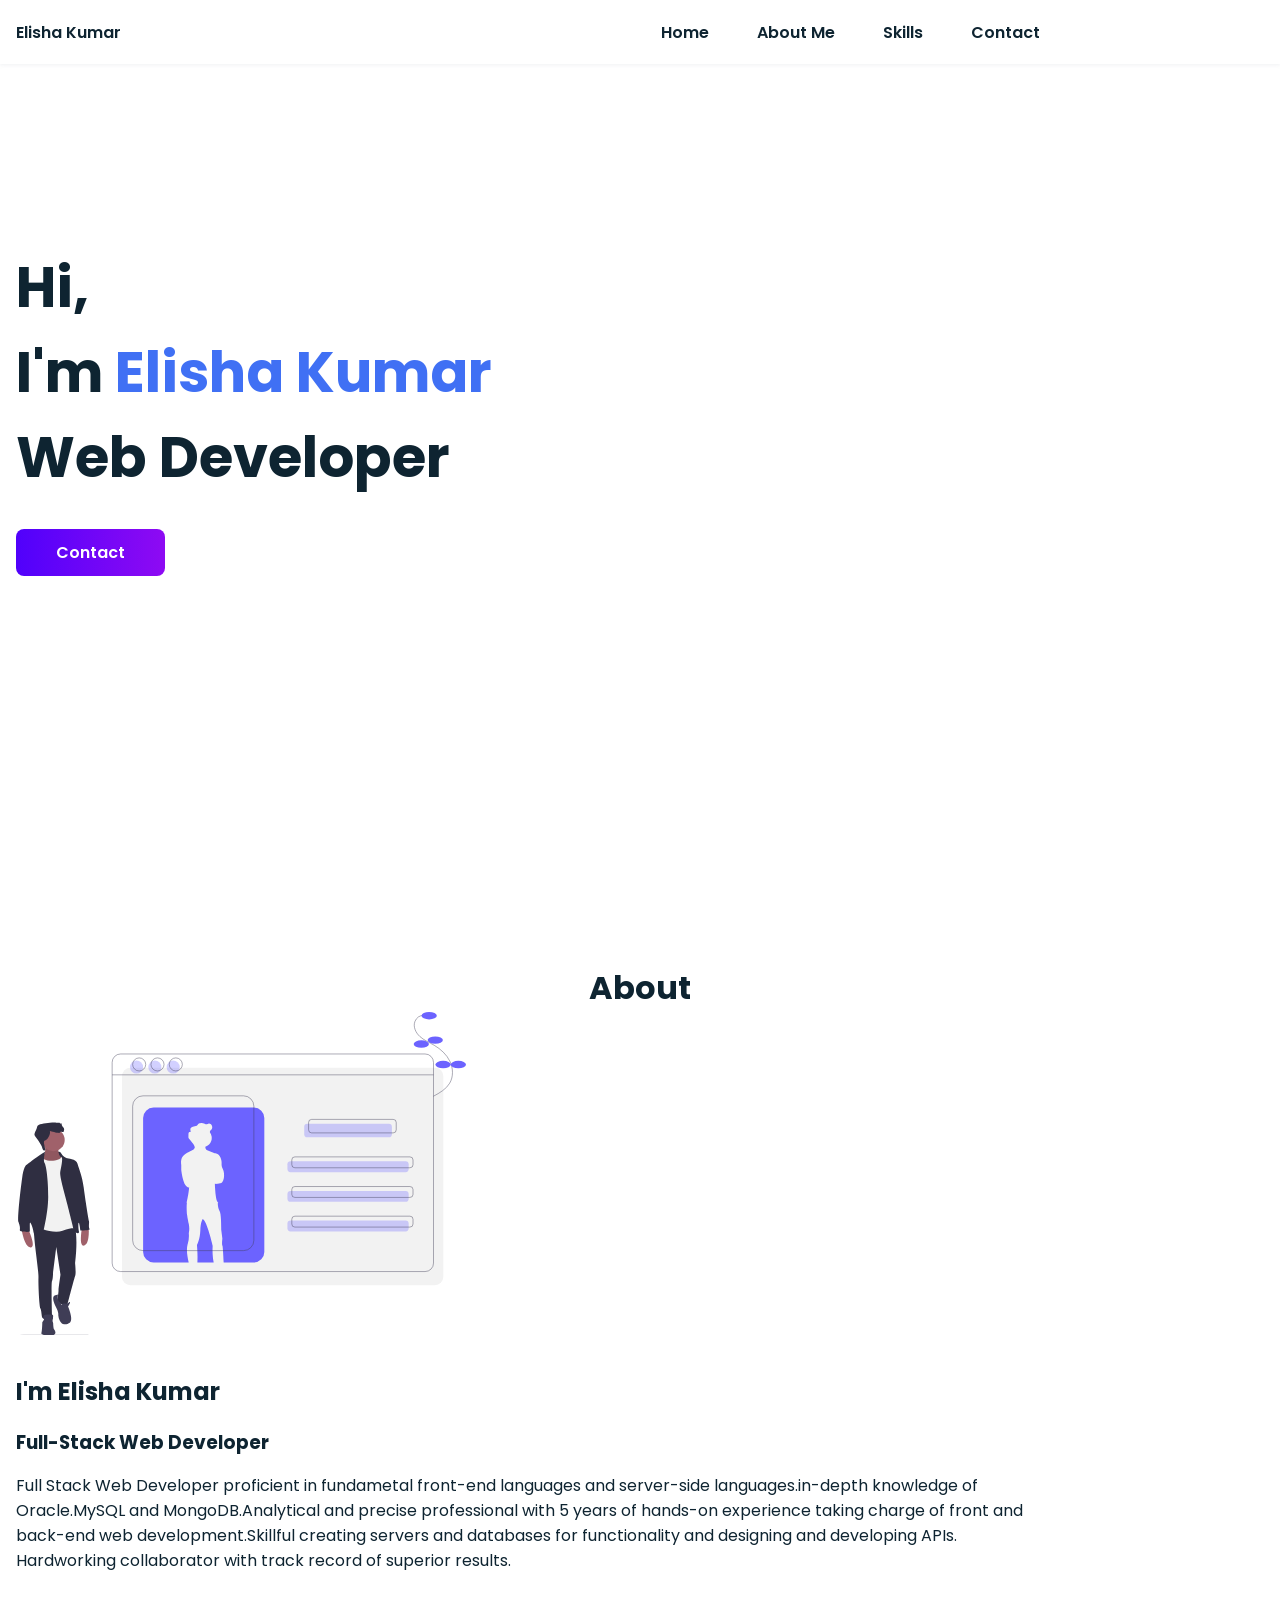
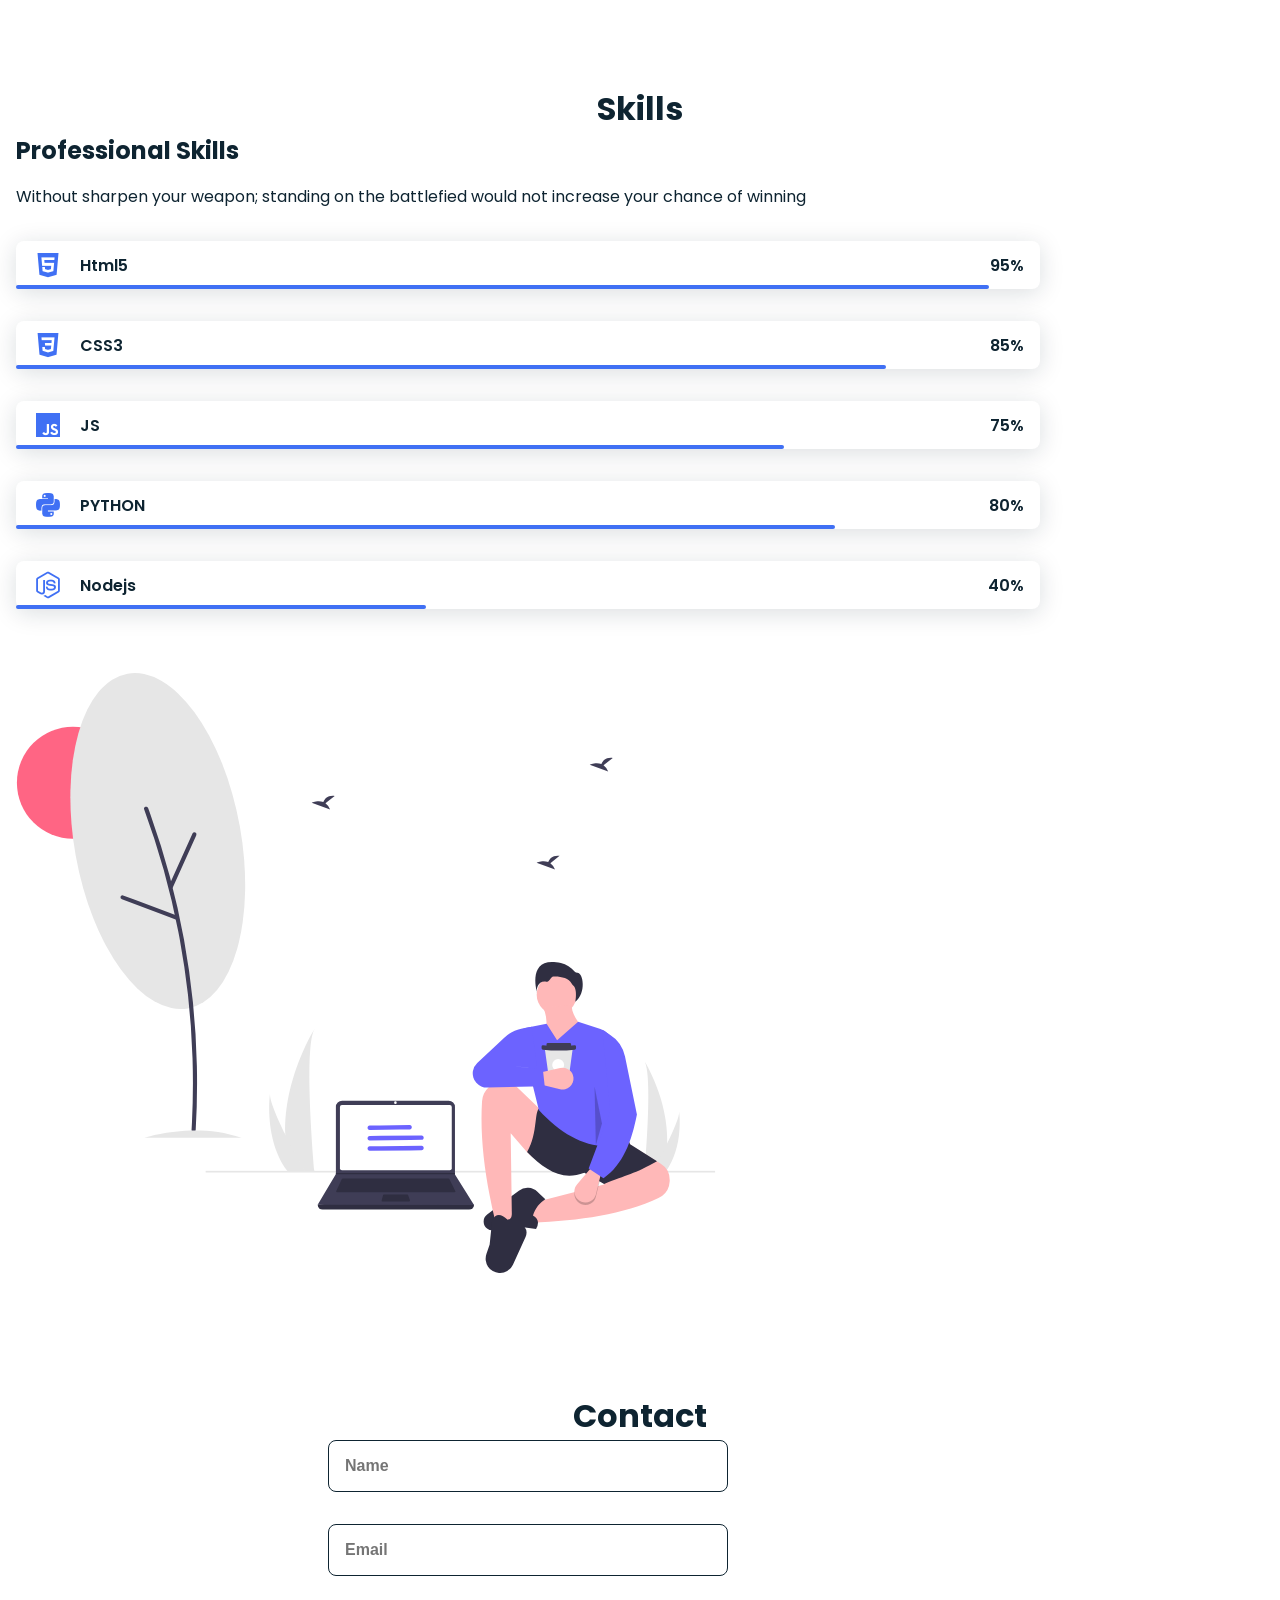
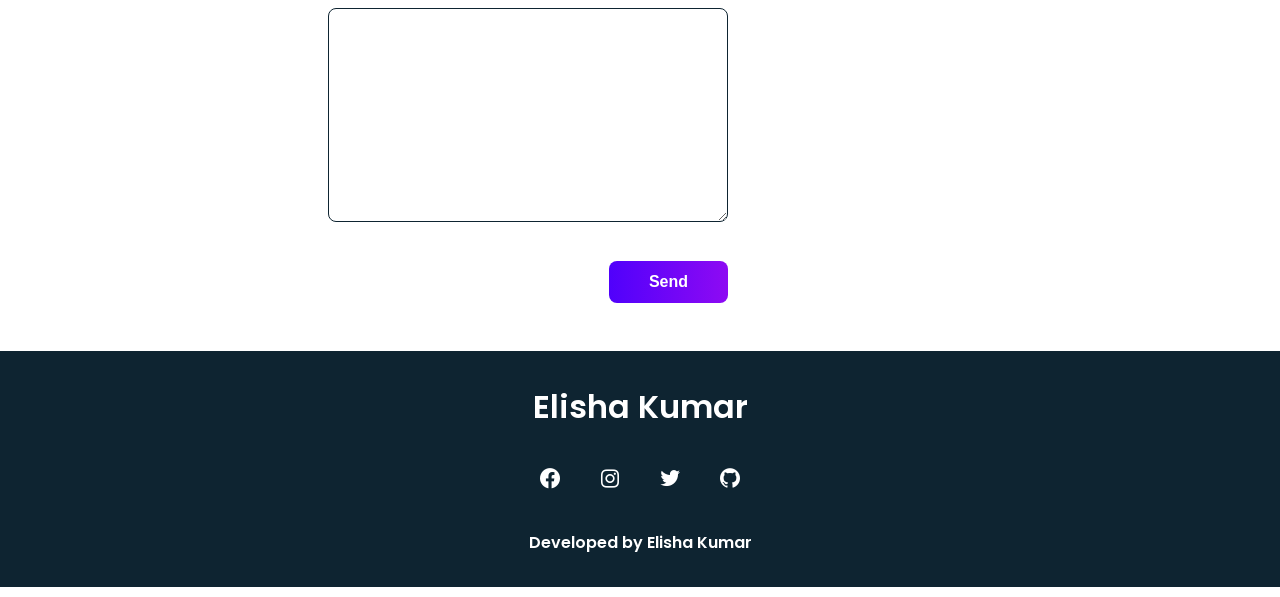
==== commit a980c2dd: "Merge branch 'main' of https://github.com/Git-Elisha/My-Portfolio" ====
--- a/index.html
+++ b/index.html
@@ -4,7 +4,7 @@
     <meta charset="UTF-8">
     <meta http-equiv="X-UA-Compatible" content="IE=edge">
     <meta name="viewport" content="width=device-width, initial-scale=1.0">
-    <title>Start-UP⮙</title>
+    <title>Elisha Kumar</title>
     <link rel="stylesheet" href="project-1.css">
     <link rel="stylesheet" href="https://unpkg.com/boxicons@latest/css/boxicons.min.css">
     <link href="https://unpkg.com/aos@2.3.1/dist/aos.css" rel="stylesheet">
@@ -48,11 +48,6 @@
             <a href="https://github.com/Git-Elisha" target="_blank" class="home_social-icon" data-aos="fade-down"  data-aos-delay="350"><i class='bx bxl-github' ></i></a>
         </div>
 
-        <div class="home_img" data-aos="fade-down" data-aos-delay="500">
-            <svg id="a154b3ae-224e-4b43-86b8-0ffeb27982c5" data-name="Layer 1" xmlns="http://www.w3.org/2000/svg" viewBox="0 0 1144 637"><title>working remotely</title><path d="M1172,547.81a180.56,180.56,0,0,1-26.12,93.88c0,34.62-16.14,66-42.32,88.87a144.74,144.74,0,0,1-21.08,15.28c-.3.19-.61.37-.92.55-.56.33-1.12.66-1.69,1l-.53.31h0c-2.39,1.35-4.83,2.65-7.32,3.87a165.67,165.67,0,0,1-73.76,17H245.17q-9,0-17.84-.72a211.15,211.15,0,0,1-61.06-14.14q-5.72-2.26-11.22-4.86-2.62-1.23-5.19-2.53c-1.07-.54-2.14-1.1-3.2-1.66A190.5,190.5,0,0,1,128,733.32a183.89,183.89,0,0,1-15.8-12.12C78.17,692,57.12,651.59,57.12,607A180.5,180.5,0,0,1,28,508.32c0-99.14,79.24-179.51,177-179.51,3,0,6,.09,9,.25.43,0,.85,0,1.28.06,16.48-28.09,38.51-53.9,65-76.62,72.24-61.9,177.82-100.92,295.43-100.92,98.82,0,189.15,27.55,258.34,73.07A174.18,174.18,0,0,1,920,202.1c97.74,0,177,80.37,177,179.51a184.9,184.9,0,0,1-1,18.78A180,180,0,0,1,1172,547.81Z" transform="translate(-28 -131.5)" fill="#6c63ff" opacity="0.1"/><path d="M938.69,405.47V394.74a39.05,39.05,0,1,0-29.38,0v10.73A55,55,0,0,0,883.77,421a55.08,55.08,0,0,0-31.08-22.52V387.74a39.05,39.05,0,1,0-29.38,0v10.73a55,55,0,0,0-23.21,13.16,55.08,55.08,0,0,0-29.41-20.16V380.74a39.05,39.05,0,1,0-29.38,0v10.73a55,55,0,0,0-26,16.06,55.09,55.09,0,0,0-36.57-33.06V363.74a39.05,39.05,0,1,0-29.38,0v10.73a55,55,0,0,0-40,47.77,54.62,54.62,0,0,0-16.57-7.77V403.74a39.05,39.05,0,1,0-29.38,0v10.73a55.18,55.18,0,0,0-34.66,28.7,54.58,54.58,0,0,0-15-6.7V425.74a39.05,39.05,0,1,0-29.38,0v10.73a54.29,54.29,0,0,0-14.21,6.22,55.14,55.14,0,0,0-34.41-28.22V403.74a39.05,39.05,0,1,0-29.38,0v10.73a55.1,55.1,0,0,0-35.87,31.36,55,55,0,0,0-18.75-9.36V425.74a39.05,39.05,0,1,0-29.38,0v10.73a55,55,0,0,0-40.31,53v248H392v-22h52v22H554v-22h79v-40h68v17h82v7h86v7H979v-248A55,55,0,0,0,938.69,405.47Z" transform="translate(-28 -131.5)" fill="#6c63ff" opacity="0.1"/><path d="M490.78,169h91.43A170.28,170.28,0,0,1,752.5,339.28V570a0,0,0,0,1,0,0h-432a0,0,0,0,1,0,0V339.28A170.28,170.28,0,0,1,490.78,169Z" fill="#2f2e41"/><path d="M500.78,178.28h71.43A170.28,170.28,0,0,1,742.5,348.56V560.71a0,0,0,0,1,0,0h-412a0,0,0,0,1,0,0V348.56A170.28,170.28,0,0,1,500.78,178.28Z" opacity="0.2"/><path d="M1072,734.09v17.46a165.67,165.67,0,0,1-73.76,17H245.17q-9,0-17.84-.72a211.15,211.15,0,0,1-61.06-14.14q-5.72-2.26-11.22-4.86-2.62-1.23-5.19-2.53c-1.07-.54-2.14-1.1-3.2-1.66A190.5,190.5,0,0,1,128,733.32V685.9A28.9,28.9,0,0,1,156.9,657H988.13a28.9,28.9,0,0,1,19,7.17l55,48.2A28.87,28.87,0,0,1,1072,734.09Z" transform="translate(-28 -131.5)" fill="#2f2e41"/><path d="M510.67,357.31q-32.71,2.16-65.17,7c-6.15.92-12.39,1.94-18,4.66a52.8,52.8,0,0,0-11.94,8.56,157.38,157.38,0,0,0-38,51.53c-5.57,12.15-9.57,25-14.82,37.25-18.69,43.75-52.59,79.53-72.32,122.82-4.27,9.37-7.87,19.15-9.3,29.34-1.48,10.54.2,22.84,8.86,29,4,2.83,8.86,4,13.62,5a1641.51,1641.51,0,0,0,181.57,29.65c-6.61-6.38-8.82-16.27-7.95-25.41s4.46-17.78,8-26.25q-51.81-11.43-103.36-24c-5.13-1.25-11.29-3.6-11.92-8.84-.32-2.67,1-5.24,2.3-7.59a407.17,407.17,0,0,1,52.4-74c0,28.06-1.39,59.75-1.39,87.82H747.35a248,248,0,0,1-6.84-48.85C739,501.24,757.1,447.89,752.4,394.24c-.44-4.95-1.12-10.05-3.71-14.29-4.47-7.32-13.39-10.35-21.59-12.85-31.44-9.56-63.54-19.23-96.4-18.48-9.77.23-19.5,1.37-29.21,2.52C571.9,354.63,540.4,355.34,510.67,357.31Z" transform="translate(-28 -131.5)" fill="#6c63ff"/><path d="M358.88,679.82l23.6,75.53a2.36,2.36,0,0,0,2.25,1.65H486l-24-88-101.06,7.77A2.36,2.36,0,0,0,358.88,679.82Z" transform="translate(-28 -131.5)" fill="#656478"/><path d="M532,389.79c-4.4,2.53-9.53,3.44-14.53,4.31l-32.27,5.6c-6.28,1.09-12.89,2.33-17.73,6.48-9.9,8.47-7.76,24.06-4.76,36.74l6,25.44c4.52,19.12,9.14,38.47,18.41,55.79,16.19,30.23,45.89,52,78.55,62.49,11.67,3.75,24,6.19,36.18,4.85,23.86-2.62,44.27-19.63,56.85-40.08s18.57-44.17,24.06-67.55c5.27-22.38,10.28-45.08,9.94-68.08-.1-7.16-.82-14.64-4.64-20.71-8.37-13.33-27.34-14.33-42.89-11.87-2.42.39-4.93.81-7.26.08-7-2.18-7.16-11.79-10.16-18.46-5.67-12.58-22.49-14.81-36.24-13.67s-35.16,2.61-47.14,10.4C532.85,369,545.51,382,532,389.79Z" transform="translate(-28 -131.5)" fill="#fbbebe"/><path d="M532,389.79c-4.4,2.53-9.53,3.44-14.53,4.31l-32.27,5.6c-6.28,1.09-12.89,2.33-17.73,6.48-9.9,8.47-7.76,24.06-4.76,36.74l6,25.44c4.52,19.12,9.14,38.47,18.41,55.79,16.19,30.23,45.89,52,78.55,62.49,11.67,3.75,24,6.19,36.18,4.85,23.86-2.62,44.27-19.63,56.85-40.08s18.57-44.17,24.06-67.55c5.27-22.38,10.28-45.08,9.94-68.08-.1-7.16-.82-14.64-4.64-20.71-8.37-13.33-27.34-14.33-42.89-11.87-2.42.39-4.93.81-7.26.08-7-2.18-7.16-11.79-10.16-18.46-5.67-12.58-22.49-14.81-36.24-13.67s-35.16,2.61-47.14,10.4C532.85,369,545.51,382,532,389.79Z" transform="translate(-28 -131.5)" opacity="0.1"/><path d="M505.29,418.45c4.88,10.24,8.54,21.1,14.44,30.79,4.69,7.7,10.7,14.49,16.68,21.24C551.9,488,567.59,505.66,586.76,519a222.93,222.93,0,0,1,55.37-109c8.26-8.87,18.6-17.61,30.72-17.28,7.52.21,14.46,3.94,20.72,8.09,7,4.63,13.62,10,18.65,16.67,7.95,10.62,11.38,24.07,12,37.32s-1.44,26.47-3.48,39.57l-10.5,67.71c-.61,3.92-1.46,8.25-4.66,10.6a14.67,14.67,0,0,1-6,2.16c-38.17,7.43-77.51,2.61-116.4,2.23-43-.41-87.19,4.49-127.92-9.19-2.13-.72-4.34-1.55-5.78-3.26a12.06,12.06,0,0,1-2-4.31c-9.49-30.72-1.88-63.73,3.75-95.38a748.38,748.38,0,0,0,9.51-75.78c.17-2.29,25.33,2.77,28.14,4.39C496.53,398.07,501.61,410.73,505.29,418.45Z" transform="translate(-28 -131.5)" fill="#6c63ff"/><g opacity="0.2"><path d="M194.87,668.29c0,.46-.05.91-.1,1.35q-5.72-2.26-11.22-4.86a9.1,9.1,0,0,1-5.19-2.53c-1.07-.54-2.14-1.1-3.2-1.66a13.68,13.68,0,0,1,.81-1.46c2.06-3.26,5.19-5.3,8.64-5.19s6.44,2.34,8.29,5.71A16.87,16.87,0,0,1,194.87,668.29Z" transform="translate(-28 -131.5)" fill="#3f3d56"/><path d="M195.41,651.17a16.88,16.88,0,0,1-2.51,8.48c-2.06,3.25-5.19,5.29-8.64,5.18l-.71-.05a9.1,9.1,0,0,1-5.19-2.53,12.53,12.53,0,0,1-2.39-3.12,17.55,17.55,0,0,1,.54-17.12c2.06-3.26,5.19-5.3,8.64-5.19s6.44,2.34,8.29,5.71A16.87,16.87,0,0,1,195.41,651.17Z" transform="translate(-28 -131.5)" fill="#3f3d56"/><ellipse cx="185.25" cy="633.7" rx="14.01" ry="10.7" transform="translate(-481.98 667.38) rotate(-88.19)" fill="#3f3d56"/><ellipse cx="185.79" cy="616.59" rx="14.01" ry="10.7" transform="translate(-464.35 651.34) rotate(-88.19)" fill="#3f3d56"/><ellipse cx="186.33" cy="599.47" rx="14.01" ry="10.7" transform="translate(-446.72 635.3) rotate(-88.19)" fill="#3f3d56"/><path d="M150,481.05a49.66,49.66,0,0,1-3.8-6l28.26-3.73L144,470.6a51.38,51.38,0,0,1,.31-40.64l40.12,22.44-36.75-28.84a51.28,51.28,0,1,1,82.84,60,51.12,51.12,0,0,1,5.55,9.53L199,510.93l39.33-11.83A51.34,51.34,0,0,1,228.53,547,51.28,51.28,0,1,1,148,544.43a51.28,51.28,0,0,1,2-63.38Z" transform="translate(-28 -131.5)" fill="#6c63ff"/><path d="M240.5,515.62a51.06,51.06,0,0,1-12,31.35A51.28,51.28,0,1,1,148,544.43C141.37,535.49,240.68,509.87,240.5,515.62Z" transform="translate(-28 -131.5)" opacity="0.1"/></g><circle cx="68.02" cy="141.18" r="21.63" fill="#6c63ff" opacity="0.1"/><circle cx="158.17" cy="21.63" r="21.63" fill="#6c63ff" opacity="0.1"/><circle cx="150.84" cy="103.76" r="36.25" fill="#6c63ff" opacity="0.1"/><circle cx="543" cy="185.5" r="84" fill="#fbbebe"/><path d="M536.88,152.17c-22.41,2.84-46.6,6.59-62.44,22.69-8.86,9-14.05,21-18.32,32.88-6.62,18.5-11.55,38-10,57.63,1.38,17.56,7.88,35.52,2.62,52.34-2.42,7.74-7.17,14.5-10.86,21.71-6.84,13.39-10.06,28.4-11.24,43.39-.82,10.31-.66,20.92,2.73,30.69,3.61,10.4,10.65,19.25,15.11,29.31,6.6,14.86,7.26,31.58,7.77,47.83s.94,32.39,1.32,48.58c.24,10.18.26,21.08-5.37,29.57,20.79-8.33,41.87-16.83,59.66-30.43s32.19-33.21,34.49-55.49c1.86-18.06-4.24-35.86-9.5-53.24-13-43-21.4-88.84-11.94-132.75,3.41-15.81,11.7-33.46,27.61-36.37,9.71-1.77,19.4,2.66,28.15,7.24,20.68,10.82,42,24.82,49.7,46.85,7,19.92,1.11,42.11-8,61.13s-21.51,36.51-28.59,56.39c-10.87,30.5-7.81,66.21,10.25,93.08s51.43,43.4,83.52,39.06c-2.51-10.84-10.38-19.6-14.6-29.9-7.67-18.71-2.5-40.23,5.75-58.69S694.21,440,699.37,420.4c3.64-13.8,4.08-28.22,4.06-42.49,0-22.46-1.11-44.93-3.27-67.29s-5.46-45-12.58-66.51c-5.72-17.25-14.05-33.93-26.51-47.16-13.26-14.09-30.52-23.64-47.47-33-10.14-5.58-20.5-11.23-31.88-13.32-9-1.65-18.46-4-27.64-4.15C547.84,146.39,541.28,147.74,536.88,152.17Z" transform="translate(-28 -131.5)" fill="#434175"/><rect x="624.01" y="254.09" width="60.85" height="141.74" rx="2.9" transform="translate(45.9 -250.24) rotate(10.98)" fill="#656478"/><rect x="628.09" y="254.88" width="60.85" height="141.74" rx="2.9" transform="translate(46.13 -251) rotate(10.98)" fill="#3f3d56"/><ellipse cx="666.17" cy="286.29" rx="10.05" ry="4.15" transform="translate(230.2 754.21) rotate(-79.02)" fill="#6c63ff"/><path d="M683,332.5c-2.64-4.67-5.46-9.5-9.91-12.49a35,35,0,0,0-8.18-3.67c-9.69-3.39-19.54-6.81-29.79-7.35-1.67-.08-3.58,0-4.67,1.28-2.24,2.63,1.31,6.21,4.38,7.8l24.42,12.65-22.51-2.38c-3.27-.35-7.93.54-7.69,3.82.16,2.15,2.52,3.32,4.56,4,14.45,5,31.15,8.92,39.06,22-10.54-1-21.31-2-31.64.32-2.83.64-5.76,1.63-7.61,3.86s-2.06,6,.27,7.77c1.44,1.07,3.38,1.1,5.18,1,7.33-.35,14.85-1.81,21.89.28s13.29,9.47,10.86,16.39c6.24.56,13.62,0,19.39-2.69,6.36-3,6.21-8.64,5.82-15.44C696,356.33,689.39,343.9,683,332.5Z" transform="translate(-28 -131.5)" fill="#fbbebe"/><path d="M676.69,550.49a1125.21,1125.21,0,0,0-23-116.92c-5-20-10.68-40.34-9.25-60.92,20.66,2.63,39.17,4.58,58.21-3.86.31,10.81,8.15,20,11,30.45,1.91,7,1.19,14.41,1.94,21.62s3,14.2,4.93,21.21a260.23,260.23,0,0,1,6.63,106.74C709.48,550.91,694.32,553.22,676.69,550.49Z" transform="translate(-28 -131.5)" opacity="0.1"/><path d="M673.69,550.49a1125.21,1125.21,0,0,0-23-116.92c-5-20-10.68-40.34-9.25-60.92,20.66,2.63,39.17,4.58,58.21-3.86.31,10.81,8.15,20,11,30.45,1.91,7,1.19,14.41,1.94,21.62s3,14.2,4.93,21.21a260.23,260.23,0,0,1,6.63,106.74C706.48,550.91,691.32,553.22,673.69,550.49Z" transform="translate(-28 -131.5)" fill="#6c63ff"/><path d="M384.63,745.27l9.79-242.87a14.86,14.86,0,0,1,15-14.26l386.52,3.7A14.86,14.86,0,0,1,810.59,508L790.17,740.67a14.86,14.86,0,0,1-14.55,13.56l-375.88,6.5A14.87,14.87,0,0,1,384.63,745.27Z" transform="translate(-28 -131.5)" fill="#3f3d56"/><ellipse cx="572.5" cy="467" rx="17" ry="20" fill="#6c63ff"/><path d="M964,584.76l-.8,6.86-13,110.86c-33.89,23.63-60.25.92-60.48,0L873.34,591.1l-.93-6.34Z" transform="translate(-28 -131.5)" fill="#3f3d56"/><path d="M964,584.76l-.8,6.86c-38.18,22.2-78.91,4.92-89.86-.52l-.93-6.34Z" transform="translate(-28 -131.5)" opacity="0.1"/><path d="M870.5,578.74v10s50.5,29.36,96,0v-10Z" transform="translate(-28 -131.5)" fill="#6c63ff"/><path d="M876.37,565.53s-1.47,6.75-5.87,7.34v8.51h96v-7.63s-5.87-1.47-5-8.22Z" transform="translate(-28 -131.5)" fill="#6c63ff"/><ellipse cx="890.21" cy="434.76" rx="43.3" ry="12.48" fill="#6c63ff"/><ellipse cx="890.21" cy="434.76" rx="43.3" ry="12.48" opacity="0.1"/><path d="M956.22,565.53c0,5-16.42,9.1-36.69,9.1h-1.08c-13.61-.1-25.37-2-31.37-4.84-2.71-1.28-4.25-2.73-4.25-4.26,0-2.54,4.2-4.84,11-6.49a113.49,113.49,0,0,1,25.73-2.61C939.8,556.43,956.22,560.5,956.22,565.53Z" transform="translate(-28 -131.5)" opacity="0.1"/><path d="M918.45,574.63c-13.61-.1-25.37-2-31.37-4.84h0L893.8,559Z" transform="translate(-28 -131.5)" opacity="0.1"/><path d="M880.1,566.23c-.52-.11-1.21.07-1.31.59a1.27,1.27,0,0,0,.2.75,10.67,10.67,0,0,0,4.78,4.09,2.85,2.85,0,0,0,1.09.35,1,1,0,0,0,1-.52,1.13,1.13,0,0,0-.07-.93,4.13,4.13,0,0,0-1.24-1.36C883.21,568.15,881.84,566.52,880.1,566.23Z" transform="translate(-28 -131.5)" opacity="0.1"/><circle cx="891.67" cy="515.79" r="25.83" fill="#6c63ff"/><path d="M188.33,515.85h12.11a25,25,0,0,1,25,25V578a0,0,0,0,1,0,0H163.33a0,0,0,0,1,0,0V540.85A25,25,0,0,1,188.33,515.85Z" fill="#3f3d56"/><path d="M188.33,515.85h12.11a25,25,0,0,1,25,25V578a0,0,0,0,1,0,0H163.33a0,0,0,0,1,0,0V540.85A25,25,0,0,1,188.33,515.85Z" opacity="0.1"/><circle cx="191.9" cy="524.55" r="4.97" fill="#3f3d56"/><circle cx="191.9" cy="518.34" r="4.97" fill="#3f3d56"/><circle cx="191.9" cy="512.12" r="4.97" fill="#3f3d56"/><circle cx="191.9" cy="505.91" r="4.97" fill="#3f3d56"/><circle cx="191.9" cy="499.7" r="4.97" fill="#3f3d56"/><circle cx="191.9" cy="493.49" r="4.97" fill="#3f3d56"/><circle cx="191.9" cy="487.28" r="4.97" fill="#3f3d56"/><circle cx="199.36" cy="489.76" r="4.97" fill="#3f3d56"/><circle cx="204.33" cy="487.28" r="4.97" fill="#3f3d56"/><circle cx="209.3" cy="484.79" r="4.97" fill="#3f3d56"/><circle cx="191.9" cy="481.07" r="4.97" fill="#3f3d56"/><circle cx="191.9" cy="474.86" r="4.97" fill="#3f3d56"/><circle cx="191.9" cy="468.64" r="4.97" fill="#3f3d56"/><circle cx="191.9" cy="462.43" r="4.97" fill="#3f3d56"/><path d="M240.5,577.91c-1.23.18-2.47.31-3.71.39A28.56,28.56,0,0,0,240,575a21.22,21.22,0,0,0-3-5.83,10.22,10.22,0,0,1-4,1.26c-1.23.18-2.47.31-3.71.4,1.63-1.33,3.15-3.33,4.75-5a21.09,21.09,0,1,0,6.61,12Z" transform="translate(-28 -131.5)" fill="#6c63ff"/><path d="M257.11,602.6a9.68,9.68,0,0,1-4.18,1.39c-1.23.18-2.47.32-3.71.4a36.4,36.4,0,0,0,3.68-3.82,12.44,12.44,0,1,0,4.21,2Z" transform="translate(-28 -131.5)" fill="#6c63ff"/><circle cx="184.45" cy="489.76" r="4.97" fill="#3f3d56"/><circle cx="179.48" cy="487.28" r="4.97" fill="#3f3d56"/><circle cx="174.51" cy="484.79" r="4.97" fill="#3f3d56"/><path d="M182.7,602.6a9.64,9.64,0,0,0,4.18,1.39c1.23.18,2.47.32,3.71.4a35.42,35.42,0,0,1-3.68-3.82,12.44,12.44,0,1,1-4.21,2Z" transform="translate(-28 -131.5)" fill="#6c63ff"/><path d="M188.33,519.58h12.11a25,25,0,0,1,25,25v32.87a4.24,4.24,0,0,1-4.24,4.24H167.57a4.24,4.24,0,0,1-4.24-4.24V544.58a25,25,0,0,1,25-25Z" fill="#3f3d56"/><g opacity="0.1"><path d="M240.88,579.27a18.83,18.83,0,0,1-1.6,1.52c.57,0,1.13-.09,1.7-.15C241,580.18,240.93,579.72,240.88,579.27Z" transform="translate(-28 -131.5)"/><path d="M231.82,573.33c1.25-.08,2.48-.21,3.72-.39a12,12,0,0,0,3.23-.88,21.28,21.28,0,0,0-1.74-2.87,7.52,7.52,0,0,1-2,.85A28.79,28.79,0,0,1,231.82,573.33Z" transform="translate(-28 -131.5)"/><path d="M201.27,584a21.08,21.08,0,0,1,32.5-17.76l.32-.34a21.1,21.1,0,1,0-27.82,31.73A21,21,0,0,1,201.27,584Z" transform="translate(-28 -131.5)"/></g><g opacity="0.1"><path d="M249.22,606.87c1.24-.08,2.48-.21,3.71-.39a9.7,9.7,0,0,0,4.18-1.4,12.43,12.43,0,0,1,5,8.8,11.38,11.38,0,0,0,.07-1.31,12.38,12.38,0,0,0-5-10,9.68,9.68,0,0,1-4.18,1.39l-1,.13A25.37,25.37,0,0,1,249.22,606.87Z" transform="translate(-28 -131.5)"/><path d="M249.72,602.63a10.19,10.19,0,0,1,1.24.09c.65-.69,1.29-1.43,1.94-2.15a12.4,12.4,0,0,0-15.6,12c0,.42,0,.83.06,1.24A12.42,12.42,0,0,1,249.72,602.63Z" transform="translate(-28 -131.5)"/></g><g opacity="0.1"><path d="M190.59,606.87c-1.24-.08-2.48-.21-3.71-.39a9.65,9.65,0,0,1-4.18-1.4,12.43,12.43,0,0,0-5,8.8,11.38,11.38,0,0,1-.07-1.31,12.38,12.38,0,0,1,5-10,9.64,9.64,0,0,0,4.18,1.39l1,.13A23.67,23.67,0,0,0,190.59,606.87Z" transform="translate(-28 -131.5)"/><path d="M190.09,602.63a10.36,10.36,0,0,0-1.25.09c-.64-.69-1.28-1.43-1.93-2.15a12.4,12.4,0,0,1,15.6,12c0,.42,0,.83-.06,1.24A12.42,12.42,0,0,0,190.09,602.63Z" transform="translate(-28 -131.5)"/></g></svg>
-           </svg>
-
-        </div>
         </section>
         <!--About section-->
         <section class="about section" id="about">
@@ -133,17 +128,7 @@
                         
                         <div class="skill_bar skill_nodejs"></div>
                     </div>
-                     <!--SKILLS PHP-->
-                     <div class="skills_data" data-aos="fade-right" data-aos-delay="250">
-                        <div class="skills_name">
-                            <i class="bx bxl-php skill_icon"></i>
-                            <span class="skill_name">PHP</span>
-                        </div>
-
-                        <div><span class="skill_percentage">70%</span></div>
-                        
-                        <div class="skill_bar skill_php"></div>
-                    </div>
+                     
                 </div>
 
                 <div data-aos="fade-left" data-aos-delay="350">
@@ -183,7 +168,7 @@
             <a href="https://github.com/Git-Elisha" target="_blank" class="footer_icon" data-aos="fade-down" data-aos-delay="550"><i class='bx bxl-github' ></i></a>
         </div>
 
-        <p data-aos="fade-down" data-aos-delay="600">©2023 copyright all right reserved</p>
+        <p data-aos="fade-down" data-aos-delay="600">Developed by Elisha Kumar</p>
        </footer>
 
 
--- a/project-1.css
+++ b/project-1.css
@@ -360,10 +360,6 @@
     width: 40%;
 }
 
-.skill_php {
-    width: 70%;
-}
-
 /* CONTACT */
 
 .control_input {
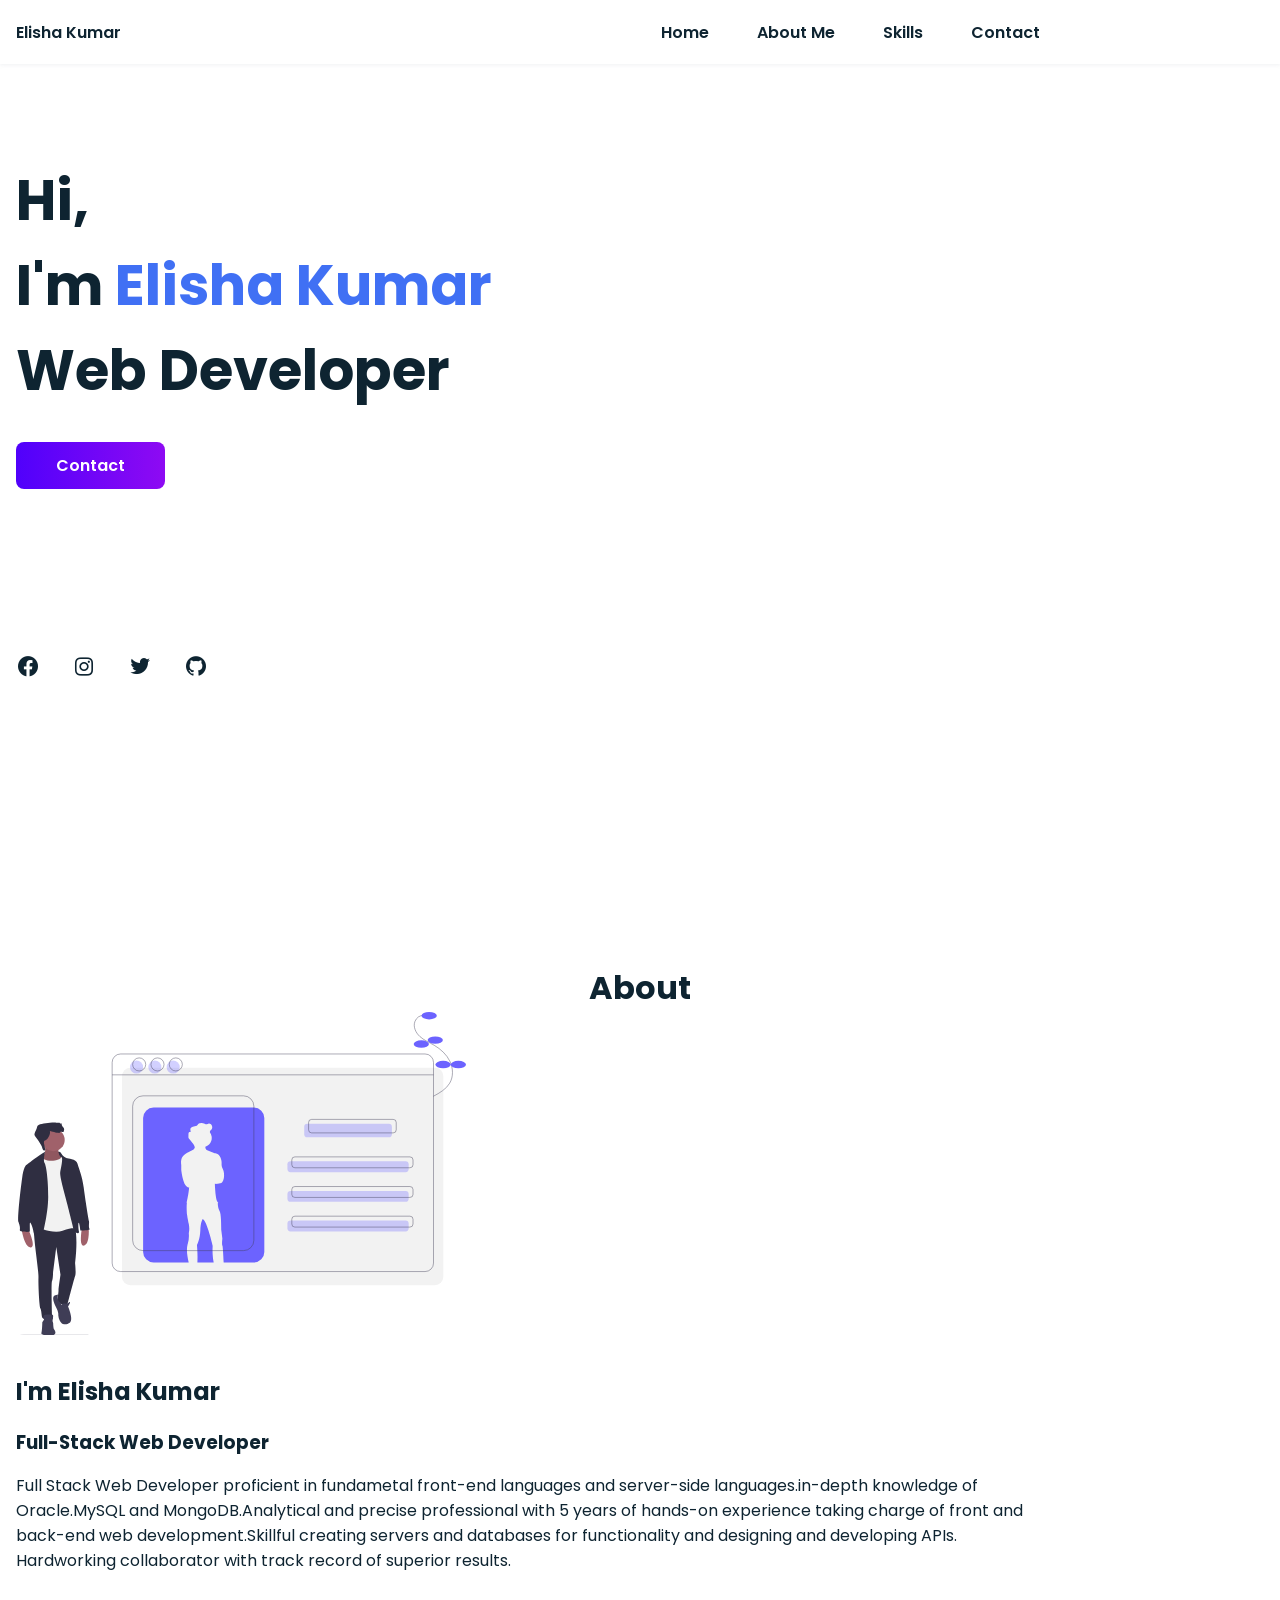
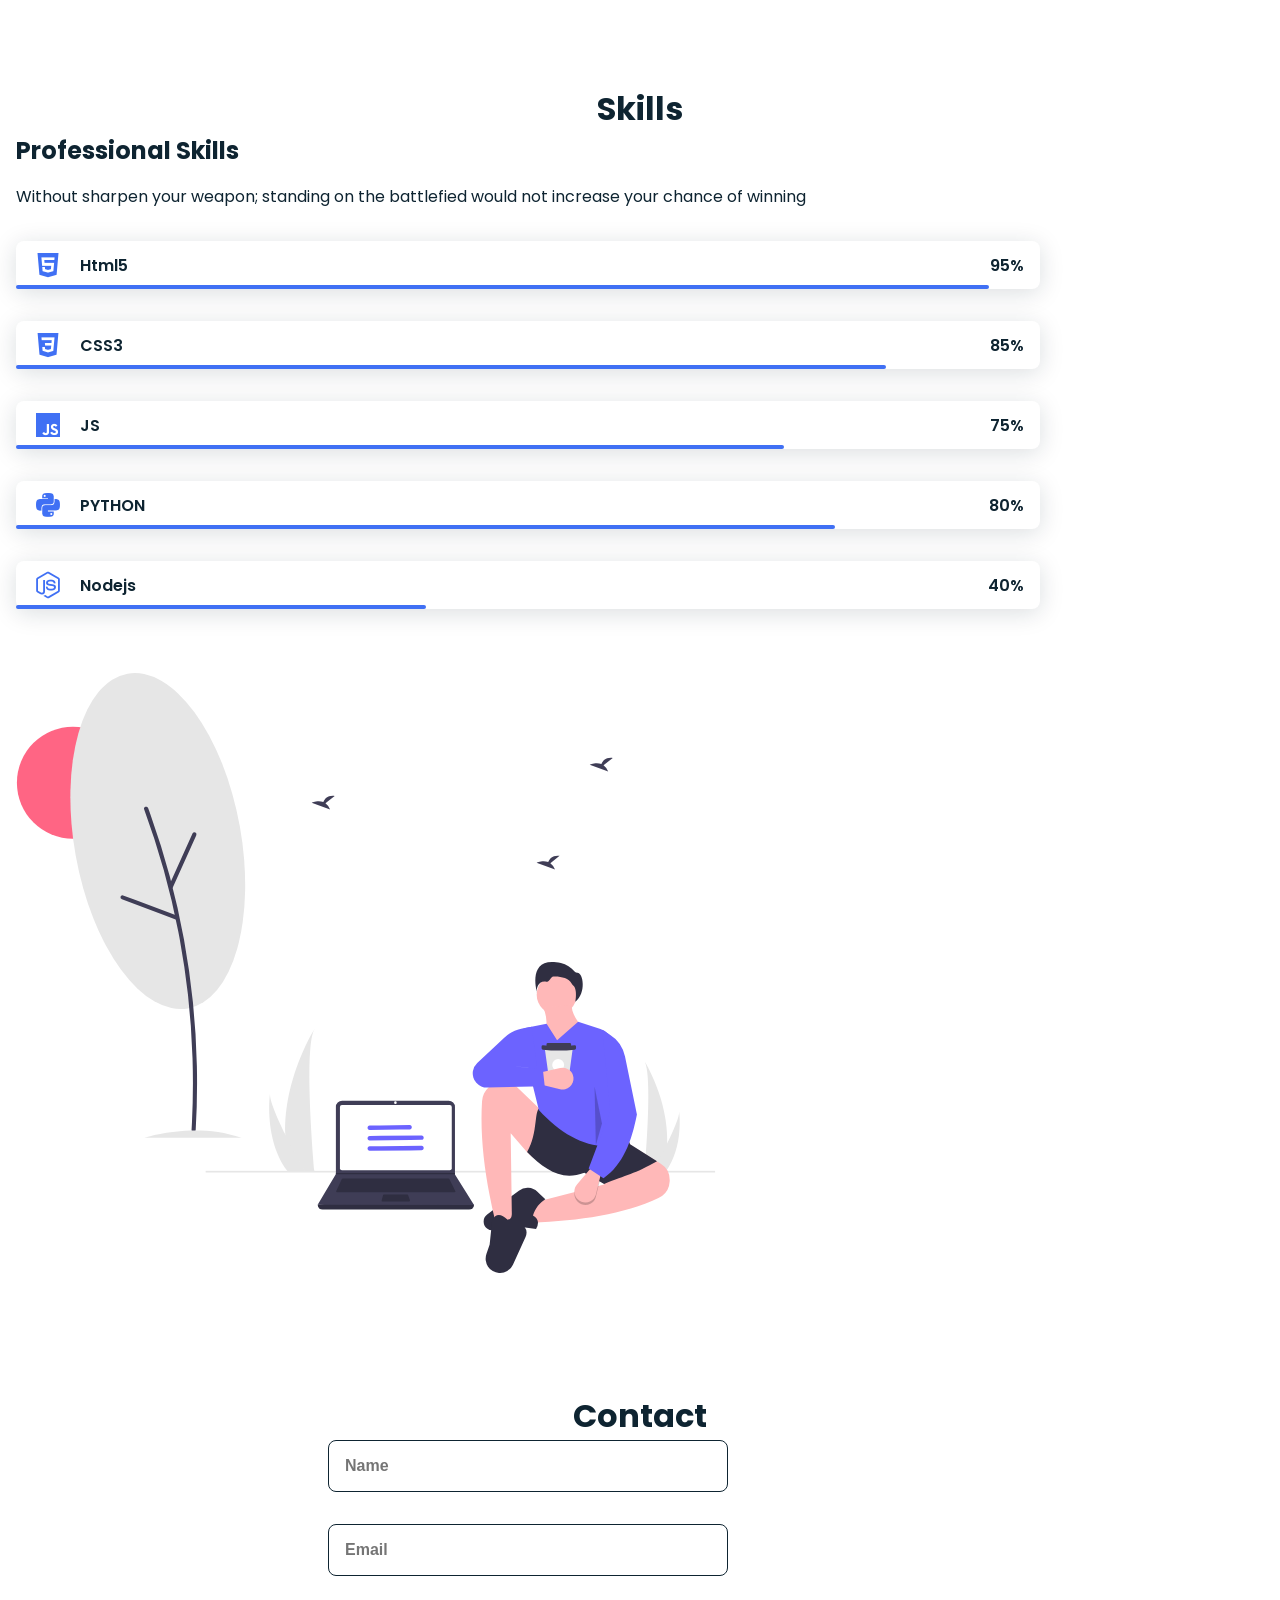
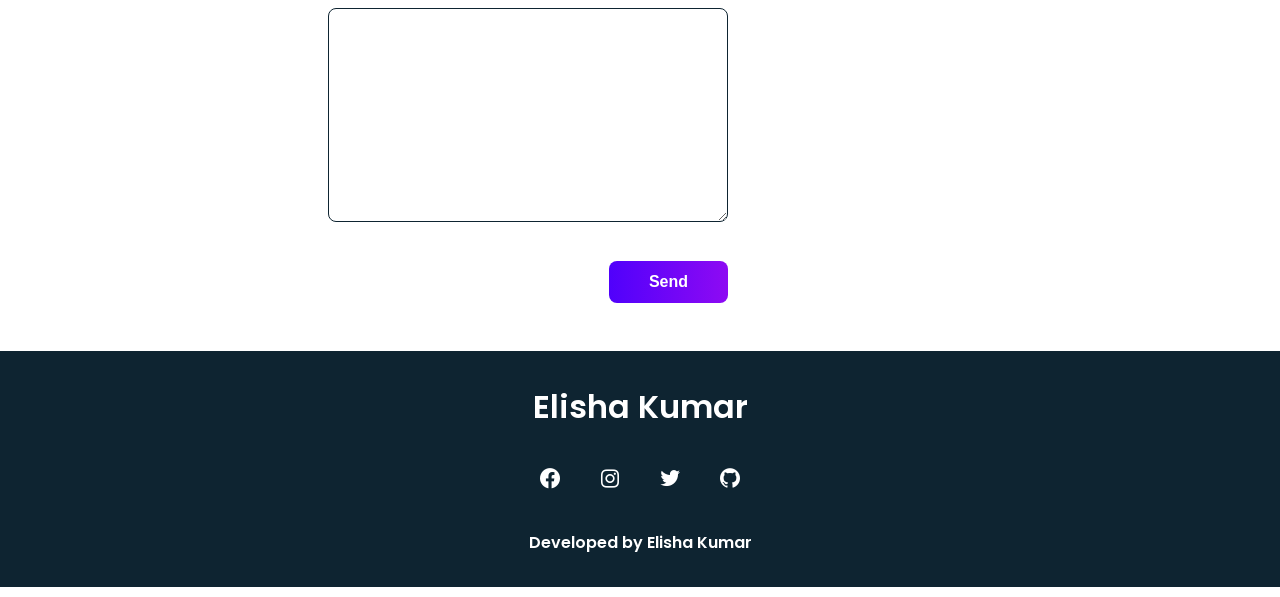
==== commit 5ad3dd9d: "svg" ====
--- a/index.html
+++ b/index.html
@@ -47,7 +47,7 @@
             <a href="https://twitter.com/Elisha14198874" target="_blank" class="home_social-icon" data-aos="fade-down"  data-aos-delay="300"><i class='bx bxl-twitter' ></i></a>
             <a href="https://github.com/Git-Elisha" target="_blank" class="home_social-icon" data-aos="fade-down"  data-aos-delay="350"><i class='bx bxl-github' ></i></a>
         </div>
-
+<img src="c:\Users\Lenovo\Downloads\flat-design-illustrated-cms-concept\4792249.jpg" alt="">
         </section>
         <!--About section-->
         <section class="about section" id="about">
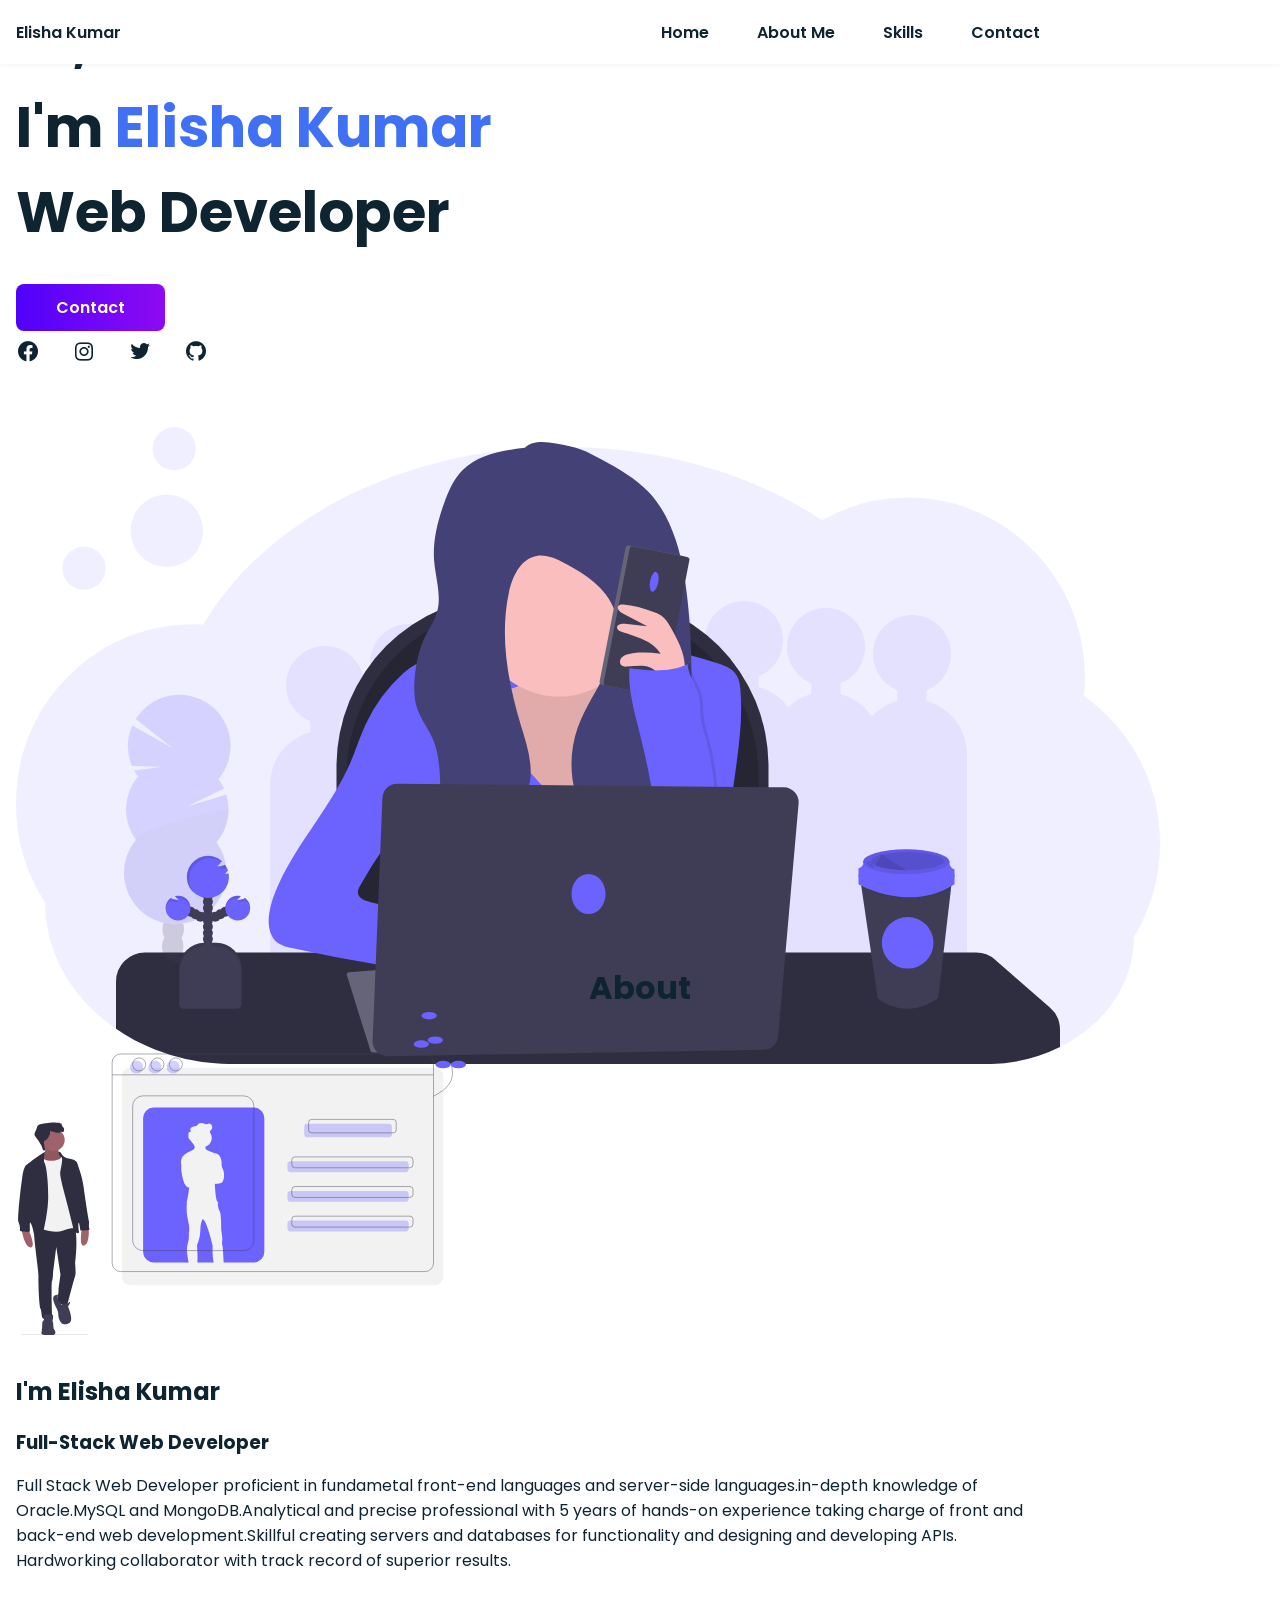
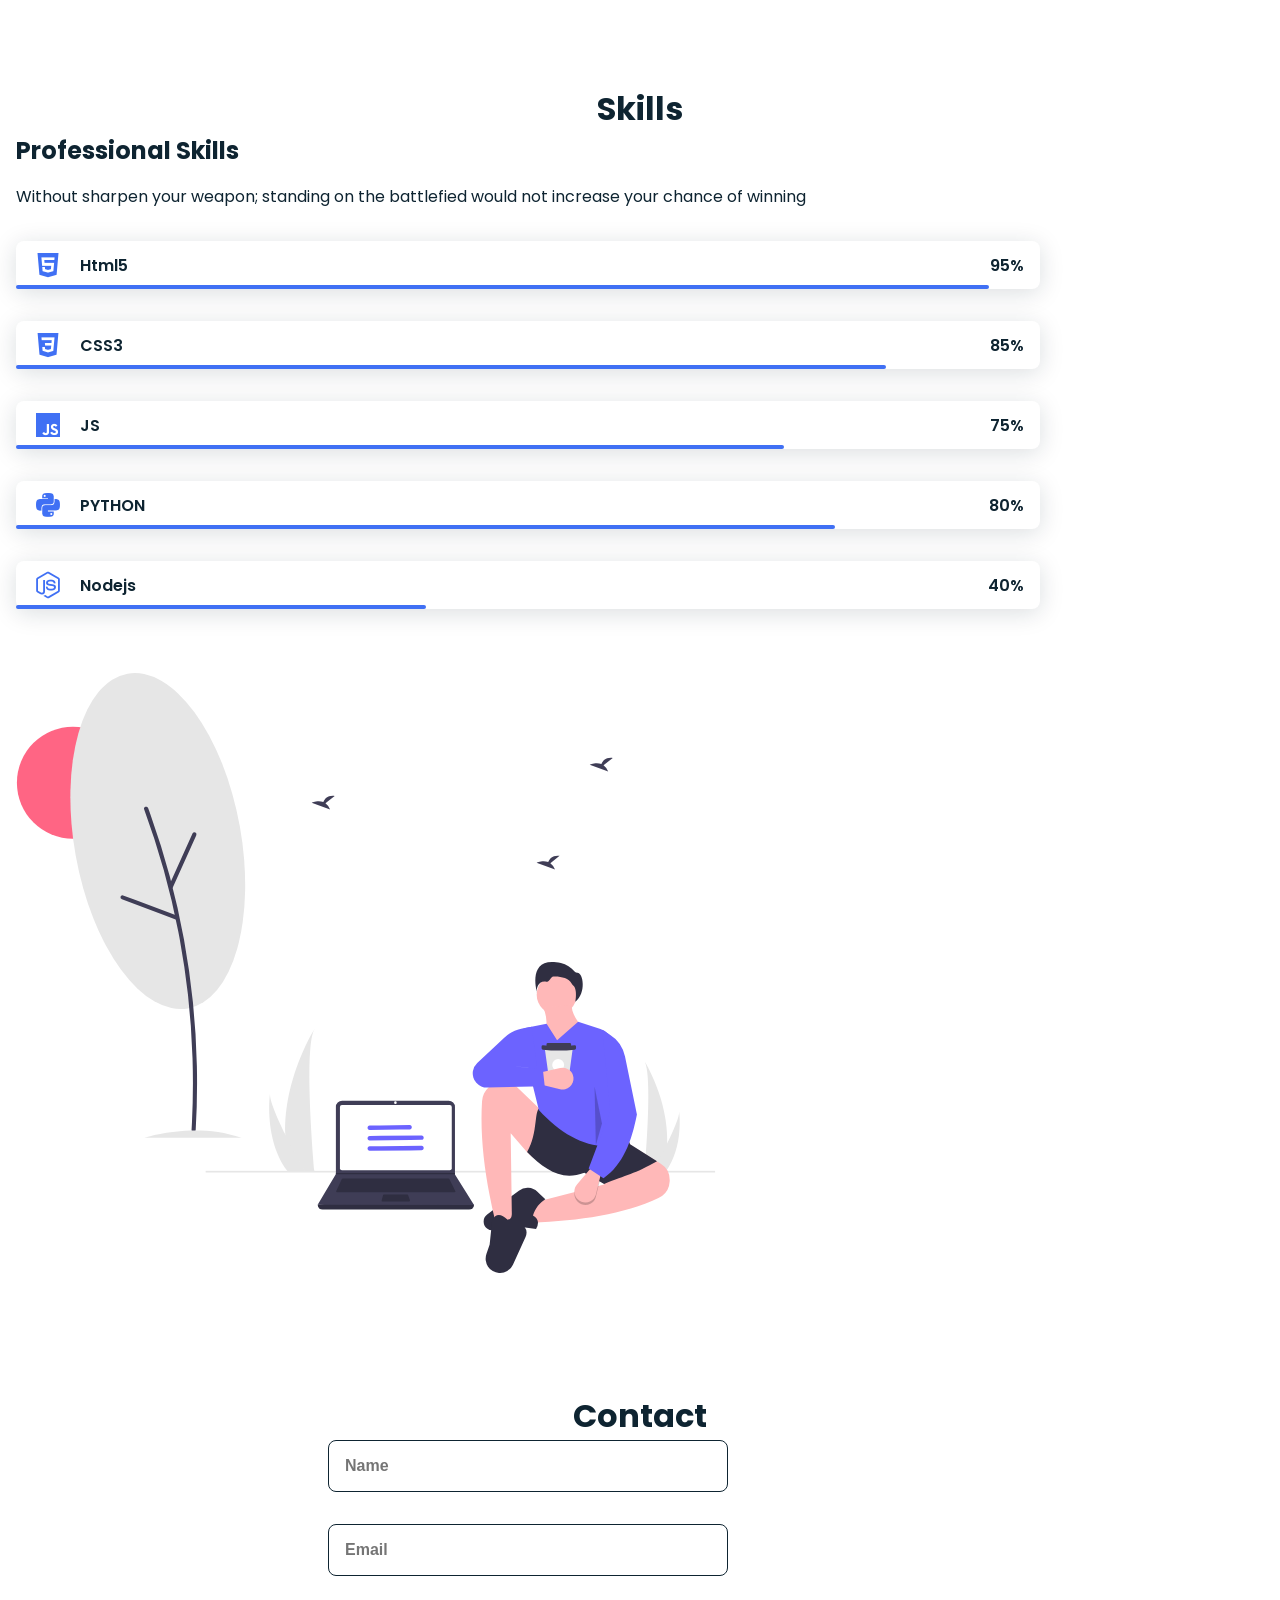
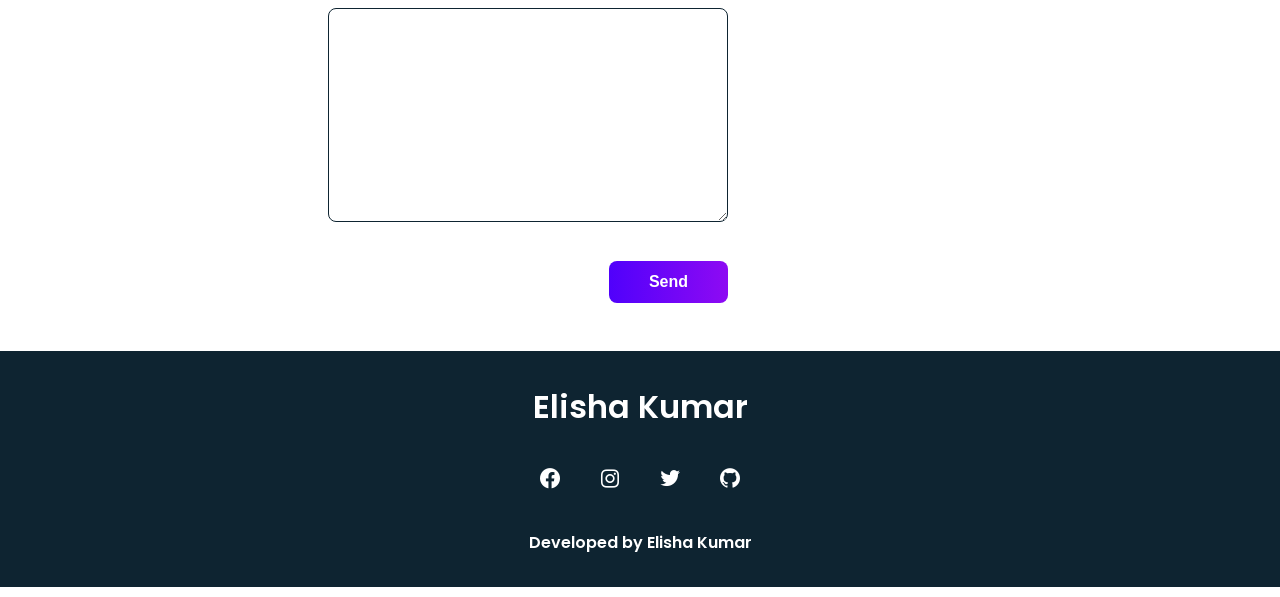
==== commit 40a421c4: "return" ====
--- a/index.html
+++ b/index.html
@@ -47,7 +47,7 @@
             <a href="https://twitter.com/Elisha14198874" target="_blank" class="home_social-icon" data-aos="fade-down"  data-aos-delay="300"><i class='bx bxl-twitter' ></i></a>
             <a href="https://github.com/Git-Elisha" target="_blank" class="home_social-icon" data-aos="fade-down"  data-aos-delay="350"><i class='bx bxl-github' ></i></a>
         </div>
-<img src="c:\Users\Lenovo\Downloads\flat-design-illustrated-cms-concept\4792249.jpg" alt="">
+        <svg id="a154b3ae-224e-4b43-86b8-0ffeb27982c5" data-name="Layer 1" xmlns="http://www.w3.org/2000/svg" width="1144" height="637" viewBox="0 0 1144 637"><title>working remotely</title><path d="M1172,547.81a180.56,180.56,0,0,1-26.12,93.88c0,34.62-16.14,66-42.32,88.87a144.74,144.74,0,0,1-21.08,15.28c-.3.19-.61.37-.92.55-.56.33-1.12.66-1.69,1l-.53.31h0c-2.39,1.35-4.83,2.65-7.32,3.87a165.67,165.67,0,0,1-73.76,17H245.17q-9,0-17.84-.72a211.15,211.15,0,0,1-61.06-14.14q-5.72-2.26-11.22-4.86-2.62-1.23-5.19-2.53c-1.07-.54-2.14-1.1-3.2-1.66A190.5,190.5,0,0,1,128,733.32a183.89,183.89,0,0,1-15.8-12.12C78.17,692,57.12,651.59,57.12,607A180.5,180.5,0,0,1,28,508.32c0-99.14,79.24-179.51,177-179.51,3,0,6,.09,9,.25.43,0,.85,0,1.28.06,16.48-28.09,38.51-53.9,65-76.62,72.24-61.9,177.82-100.92,295.43-100.92,98.82,0,189.15,27.55,258.34,73.07A174.18,174.18,0,0,1,920,202.1c97.74,0,177,80.37,177,179.51a184.9,184.9,0,0,1-1,18.78A180,180,0,0,1,1172,547.81Z" transform="translate(-28 -131.5)" fill="#6c63ff" opacity="0.1"/><path d="M938.69,405.47V394.74a39.05,39.05,0,1,0-29.38,0v10.73A55,55,0,0,0,883.77,421a55.08,55.08,0,0,0-31.08-22.52V387.74a39.05,39.05,0,1,0-29.38,0v10.73a55,55,0,0,0-23.21,13.16,55.08,55.08,0,0,0-29.41-20.16V380.74a39.05,39.05,0,1,0-29.38,0v10.73a55,55,0,0,0-26,16.06,55.09,55.09,0,0,0-36.57-33.06V363.74a39.05,39.05,0,1,0-29.38,0v10.73a55,55,0,0,0-40,47.77,54.62,54.62,0,0,0-16.57-7.77V403.74a39.05,39.05,0,1,0-29.38,0v10.73a55.18,55.18,0,0,0-34.66,28.7,54.58,54.58,0,0,0-15-6.7V425.74a39.05,39.05,0,1,0-29.38,0v10.73a54.29,54.29,0,0,0-14.21,6.22,55.14,55.14,0,0,0-34.41-28.22V403.74a39.05,39.05,0,1,0-29.38,0v10.73a55.1,55.1,0,0,0-35.87,31.36,55,55,0,0,0-18.75-9.36V425.74a39.05,39.05,0,1,0-29.38,0v10.73a55,55,0,0,0-40.31,53v248H392v-22h52v22H554v-22h79v-40h68v17h82v7h86v7H979v-248A55,55,0,0,0,938.69,405.47Z" transform="translate(-28 -131.5)" fill="#6c63ff" opacity="0.1"/><path d="M490.78,169h91.43A170.28,170.28,0,0,1,752.5,339.28V570a0,0,0,0,1,0,0h-432a0,0,0,0,1,0,0V339.28A170.28,170.28,0,0,1,490.78,169Z" fill="#2f2e41"/><path d="M500.78,178.28h71.43A170.28,170.28,0,0,1,742.5,348.56V560.71a0,0,0,0,1,0,0h-412a0,0,0,0,1,0,0V348.56A170.28,170.28,0,0,1,500.78,178.28Z" opacity="0.2"/><path d="M1072,734.09v17.46a165.67,165.67,0,0,1-73.76,17H245.17q-9,0-17.84-.72a211.15,211.15,0,0,1-61.06-14.14q-5.72-2.26-11.22-4.86-2.62-1.23-5.19-2.53c-1.07-.54-2.14-1.1-3.2-1.66A190.5,190.5,0,0,1,128,733.32V685.9A28.9,28.9,0,0,1,156.9,657H988.13a28.9,28.9,0,0,1,19,7.17l55,48.2A28.87,28.87,0,0,1,1072,734.09Z" transform="translate(-28 -131.5)" fill="#2f2e41"/><path d="M510.67,357.31q-32.71,2.16-65.17,7c-6.15.92-12.39,1.94-18,4.66a52.8,52.8,0,0,0-11.94,8.56,157.38,157.38,0,0,0-38,51.53c-5.57,12.15-9.57,25-14.82,37.25-18.69,43.75-52.59,79.53-72.32,122.82-4.27,9.37-7.87,19.15-9.3,29.34-1.48,10.54.2,22.84,8.86,29,4,2.83,8.86,4,13.62,5a1641.51,1641.51,0,0,0,181.57,29.65c-6.61-6.38-8.82-16.27-7.95-25.41s4.46-17.78,8-26.25q-51.81-11.43-103.36-24c-5.13-1.25-11.29-3.6-11.92-8.84-.32-2.67,1-5.24,2.3-7.59a407.17,407.17,0,0,1,52.4-74c0,28.06-1.39,59.75-1.39,87.82H747.35a248,248,0,0,1-6.84-48.85C739,501.24,757.1,447.89,752.4,394.24c-.44-4.95-1.12-10.05-3.71-14.29-4.47-7.32-13.39-10.35-21.59-12.85-31.44-9.56-63.54-19.23-96.4-18.48-9.77.23-19.5,1.37-29.21,2.52C571.9,354.63,540.4,355.34,510.67,357.31Z" transform="translate(-28 -131.5)" fill="#6c63ff"/><path d="M358.88,679.82l23.6,75.53a2.36,2.36,0,0,0,2.25,1.65H486l-24-88-101.06,7.77A2.36,2.36,0,0,0,358.88,679.82Z" transform="translate(-28 -131.5)" fill="#656478"/><path d="M532,389.79c-4.4,2.53-9.53,3.44-14.53,4.31l-32.27,5.6c-6.28,1.09-12.89,2.33-17.73,6.48-9.9,8.47-7.76,24.06-4.76,36.74l6,25.44c4.52,19.12,9.14,38.47,18.41,55.79,16.19,30.23,45.89,52,78.55,62.49,11.67,3.75,24,6.19,36.18,4.85,23.86-2.62,44.27-19.63,56.85-40.08s18.57-44.17,24.06-67.55c5.27-22.38,10.28-45.08,9.94-68.08-.1-7.16-.82-14.64-4.64-20.71-8.37-13.33-27.34-14.33-42.89-11.87-2.42.39-4.93.81-7.26.08-7-2.18-7.16-11.79-10.16-18.46-5.67-12.58-22.49-14.81-36.24-13.67s-35.16,2.61-47.14,10.4C532.85,369,545.51,382,532,389.79Z" transform="translate(-28 -131.5)" fill="#fbbebe"/><path d="M532,389.79c-4.4,2.53-9.53,3.44-14.53,4.31l-32.27,5.6c-6.28,1.09-12.89,2.33-17.73,6.48-9.9,8.47-7.76,24.06-4.76,36.74l6,25.44c4.52,19.12,9.14,38.47,18.41,55.79,16.19,30.23,45.89,52,78.55,62.49,11.67,3.75,24,6.19,36.18,4.85,23.86-2.62,44.27-19.63,56.85-40.08s18.57-44.17,24.06-67.55c5.27-22.38,10.28-45.08,9.94-68.08-.1-7.16-.82-14.64-4.64-20.71-8.37-13.33-27.34-14.33-42.89-11.87-2.42.39-4.93.81-7.26.08-7-2.18-7.16-11.79-10.16-18.46-5.67-12.58-22.49-14.81-36.24-13.67s-35.16,2.61-47.14,10.4C532.85,369,545.51,382,532,389.79Z" transform="translate(-28 -131.5)" opacity="0.1"/><path d="M505.29,418.45c4.88,10.24,8.54,21.1,14.44,30.79,4.69,7.7,10.7,14.49,16.68,21.24C551.9,488,567.59,505.66,586.76,519a222.93,222.93,0,0,1,55.37-109c8.26-8.87,18.6-17.61,30.72-17.28,7.52.21,14.46,3.94,20.72,8.09,7,4.63,13.62,10,18.65,16.67,7.95,10.62,11.38,24.07,12,37.32s-1.44,26.47-3.48,39.57l-10.5,67.71c-.61,3.92-1.46,8.25-4.66,10.6a14.67,14.67,0,0,1-6,2.16c-38.17,7.43-77.51,2.61-116.4,2.23-43-.41-87.19,4.49-127.92-9.19-2.13-.72-4.34-1.55-5.78-3.26a12.06,12.06,0,0,1-2-4.31c-9.49-30.72-1.88-63.73,3.75-95.38a748.38,748.38,0,0,0,9.51-75.78c.17-2.29,25.33,2.77,28.14,4.39C496.53,398.07,501.61,410.73,505.29,418.45Z" transform="translate(-28 -131.5)" fill="#6c63ff"/><g opacity="0.2"><path d="M194.87,668.29c0,.46-.05.91-.1,1.35q-5.72-2.26-11.22-4.86a9.1,9.1,0,0,1-5.19-2.53c-1.07-.54-2.14-1.1-3.2-1.66a13.68,13.68,0,0,1,.81-1.46c2.06-3.26,5.19-5.3,8.64-5.19s6.44,2.34,8.29,5.71A16.87,16.87,0,0,1,194.87,668.29Z" transform="translate(-28 -131.5)" fill="#3f3d56"/><path d="M195.41,651.17a16.88,16.88,0,0,1-2.51,8.48c-2.06,3.25-5.19,5.29-8.64,5.18l-.71-.05a9.1,9.1,0,0,1-5.19-2.53,12.53,12.53,0,0,1-2.39-3.12,17.55,17.55,0,0,1,.54-17.12c2.06-3.26,5.19-5.3,8.64-5.19s6.44,2.34,8.29,5.71A16.87,16.87,0,0,1,195.41,651.17Z" transform="translate(-28 -131.5)" fill="#3f3d56"/><ellipse cx="185.25" cy="633.7" rx="14.01" ry="10.7" transform="translate(-481.98 667.38) rotate(-88.19)" fill="#3f3d56"/><ellipse cx="185.79" cy="616.59" rx="14.01" ry="10.7" transform="translate(-464.35 651.34) rotate(-88.19)" fill="#3f3d56"/><ellipse cx="186.33" cy="599.47" rx="14.01" ry="10.7" transform="translate(-446.72 635.3) rotate(-88.19)" fill="#3f3d56"/><path d="M150,481.05a49.66,49.66,0,0,1-3.8-6l28.26-3.73L144,470.6a51.38,51.38,0,0,1,.31-40.64l40.12,22.44-36.75-28.84a51.28,51.28,0,1,1,82.84,60,51.12,51.12,0,0,1,5.55,9.53L199,510.93l39.33-11.83A51.34,51.34,0,0,1,228.53,547,51.28,51.28,0,1,1,148,544.43a51.28,51.28,0,0,1,2-63.38Z" transform="translate(-28 -131.5)" fill="#6c63ff"/><path d="M240.5,515.62a51.06,51.06,0,0,1-12,31.35A51.28,51.28,0,1,1,148,544.43C141.37,535.49,240.68,509.87,240.5,515.62Z" transform="translate(-28 -131.5)" opacity="0.1"/></g><circle cx="68.02" cy="141.18" r="21.63" fill="#6c63ff" opacity="0.1"/><circle cx="158.17" cy="21.63" r="21.63" fill="#6c63ff" opacity="0.1"/><circle cx="150.84" cy="103.76" r="36.25" fill="#6c63ff" opacity="0.1"/><circle cx="543" cy="185.5" r="84" fill="#fbbebe"/><path d="M536.88,152.17c-22.41,2.84-46.6,6.59-62.44,22.69-8.86,9-14.05,21-18.32,32.88-6.62,18.5-11.55,38-10,57.63,1.38,17.56,7.88,35.52,2.62,52.34-2.42,7.74-7.17,14.5-10.86,21.71-6.84,13.39-10.06,28.4-11.24,43.39-.82,10.31-.66,20.92,2.73,30.69,3.61,10.4,10.65,19.25,15.11,29.31,6.6,14.86,7.26,31.58,7.77,47.83s.94,32.39,1.32,48.58c.24,10.18.26,21.08-5.37,29.57,20.79-8.33,41.87-16.83,59.66-30.43s32.19-33.21,34.49-55.49c1.86-18.06-4.24-35.86-9.5-53.24-13-43-21.4-88.84-11.94-132.75,3.41-15.81,11.7-33.46,27.61-36.37,9.71-1.77,19.4,2.66,28.15,7.24,20.68,10.82,42,24.82,49.7,46.85,7,19.92,1.11,42.11-8,61.13s-21.51,36.51-28.59,56.39c-10.87,30.5-7.81,66.21,10.25,93.08s51.43,43.4,83.52,39.06c-2.51-10.84-10.38-19.6-14.6-29.9-7.67-18.71-2.5-40.23,5.75-58.69S694.21,440,699.37,420.4c3.64-13.8,4.08-28.22,4.06-42.49,0-22.46-1.11-44.93-3.27-67.29s-5.46-45-12.58-66.51c-5.72-17.25-14.05-33.93-26.51-47.16-13.26-14.09-30.52-23.64-47.47-33-10.14-5.58-20.5-11.23-31.88-13.32-9-1.65-18.46-4-27.64-4.15C547.84,146.39,541.28,147.74,536.88,152.17Z" transform="translate(-28 -131.5)" fill="#434175"/><rect x="624.01" y="254.09" width="60.85" height="141.74" rx="2.9" transform="translate(45.9 -250.24) rotate(10.98)" fill="#656478"/><rect x="628.09" y="254.88" width="60.85" height="141.74" rx="2.9" transform="translate(46.13 -251) rotate(10.98)" fill="#3f3d56"/><ellipse cx="666.17" cy="286.29" rx="10.05" ry="4.15" transform="translate(230.2 754.21) rotate(-79.02)" fill="#6c63ff"/><path d="M683,332.5c-2.64-4.67-5.46-9.5-9.91-12.49a35,35,0,0,0-8.18-3.67c-9.69-3.39-19.54-6.81-29.79-7.35-1.67-.08-3.58,0-4.67,1.28-2.24,2.63,1.31,6.21,4.38,7.8l24.42,12.65-22.51-2.38c-3.27-.35-7.93.54-7.69,3.82.16,2.15,2.52,3.32,4.56,4,14.45,5,31.15,8.92,39.06,22-10.54-1-21.31-2-31.64.32-2.83.64-5.76,1.63-7.61,3.86s-2.06,6,.27,7.77c1.44,1.07,3.38,1.1,5.18,1,7.33-.35,14.85-1.81,21.89.28s13.29,9.47,10.86,16.39c6.24.56,13.62,0,19.39-2.69,6.36-3,6.21-8.64,5.82-15.44C696,356.33,689.39,343.9,683,332.5Z" transform="translate(-28 -131.5)" fill="#fbbebe"/><path d="M676.69,550.49a1125.21,1125.21,0,0,0-23-116.92c-5-20-10.68-40.34-9.25-60.92,20.66,2.63,39.17,4.58,58.21-3.86.31,10.81,8.15,20,11,30.45,1.91,7,1.19,14.41,1.94,21.62s3,14.2,4.93,21.21a260.23,260.23,0,0,1,6.63,106.74C709.48,550.91,694.32,553.22,676.69,550.49Z" transform="translate(-28 -131.5)" opacity="0.1"/><path d="M673.69,550.49a1125.21,1125.21,0,0,0-23-116.92c-5-20-10.68-40.34-9.25-60.92,20.66,2.63,39.17,4.58,58.21-3.86.31,10.81,8.15,20,11,30.45,1.91,7,1.19,14.41,1.94,21.62s3,14.2,4.93,21.21a260.23,260.23,0,0,1,6.63,106.74C706.48,550.91,691.32,553.22,673.69,550.49Z" transform="translate(-28 -131.5)" fill="#6c63ff"/><path d="M384.63,745.27l9.79-242.87a14.86,14.86,0,0,1,15-14.26l386.52,3.7A14.86,14.86,0,0,1,810.59,508L790.17,740.67a14.86,14.86,0,0,1-14.55,13.56l-375.88,6.5A14.87,14.87,0,0,1,384.63,745.27Z" transform="translate(-28 -131.5)" fill="#3f3d56"/><ellipse cx="572.5" cy="467" rx="17" ry="20" fill="#6c63ff"/><path d="M964,584.76l-.8,6.86-13,110.86c-33.89,23.63-60.25.92-60.48,0L873.34,591.1l-.93-6.34Z" transform="translate(-28 -131.5)" fill="#3f3d56"/><path d="M964,584.76l-.8,6.86c-38.18,22.2-78.91,4.92-89.86-.52l-.93-6.34Z" transform="translate(-28 -131.5)" opacity="0.1"/><path d="M870.5,578.74v10s50.5,29.36,96,0v-10Z" transform="translate(-28 -131.5)" fill="#6c63ff"/><path d="M876.37,565.53s-1.47,6.75-5.87,7.34v8.51h96v-7.63s-5.87-1.47-5-8.22Z" transform="translate(-28 -131.5)" fill="#6c63ff"/><ellipse cx="890.21" cy="434.76" rx="43.3" ry="12.48" fill="#6c63ff"/><ellipse cx="890.21" cy="434.76" rx="43.3" ry="12.48" opacity="0.1"/><path d="M956.22,565.53c0,5-16.42,9.1-36.69,9.1h-1.08c-13.61-.1-25.37-2-31.37-4.84-2.71-1.28-4.25-2.73-4.25-4.26,0-2.54,4.2-4.84,11-6.49a113.49,113.49,0,0,1,25.73-2.61C939.8,556.43,956.22,560.5,956.22,565.53Z" transform="translate(-28 -131.5)" opacity="0.1"/><path d="M918.45,574.63c-13.61-.1-25.37-2-31.37-4.84h0L893.8,559Z" transform="translate(-28 -131.5)" opacity="0.1"/><path d="M880.1,566.23c-.52-.11-1.21.07-1.31.59a1.27,1.27,0,0,0,.2.75,10.67,10.67,0,0,0,4.78,4.09,2.85,2.85,0,0,0,1.09.35,1,1,0,0,0,1-.52,1.13,1.13,0,0,0-.07-.93,4.13,4.13,0,0,0-1.24-1.36C883.21,568.15,881.84,566.52,880.1,566.23Z" transform="translate(-28 -131.5)" opacity="0.1"/><circle cx="891.67" cy="515.79" r="25.83" fill="#6c63ff"/><path d="M188.33,515.85h12.11a25,25,0,0,1,25,25V578a0,0,0,0,1,0,0H163.33a0,0,0,0,1,0,0V540.85A25,25,0,0,1,188.33,515.85Z" fill="#3f3d56"/><path d="M188.33,515.85h12.11a25,25,0,0,1,25,25V578a0,0,0,0,1,0,0H163.33a0,0,0,0,1,0,0V540.85A25,25,0,0,1,188.33,515.85Z" opacity="0.1"/><circle cx="191.9" cy="524.55" r="4.97" fill="#3f3d56"/><circle cx="191.9" cy="518.34" r="4.97" fill="#3f3d56"/><circle cx="191.9" cy="512.12" r="4.97" fill="#3f3d56"/><circle cx="191.9" cy="505.91" r="4.97" fill="#3f3d56"/><circle cx="191.9" cy="499.7" r="4.97" fill="#3f3d56"/><circle cx="191.9" cy="493.49" r="4.97" fill="#3f3d56"/><circle cx="191.9" cy="487.28" r="4.97" fill="#3f3d56"/><circle cx="199.36" cy="489.76" r="4.97" fill="#3f3d56"/><circle cx="204.33" cy="487.28" r="4.97" fill="#3f3d56"/><circle cx="209.3" cy="484.79" r="4.97" fill="#3f3d56"/><circle cx="191.9" cy="481.07" r="4.97" fill="#3f3d56"/><circle cx="191.9" cy="474.86" r="4.97" fill="#3f3d56"/><circle cx="191.9" cy="468.64" r="4.97" fill="#3f3d56"/><circle cx="191.9" cy="462.43" r="4.97" fill="#3f3d56"/><path d="M240.5,577.91c-1.23.18-2.47.31-3.71.39A28.56,28.56,0,0,0,240,575a21.22,21.22,0,0,0-3-5.83,10.22,10.22,0,0,1-4,1.26c-1.23.18-2.47.31-3.71.4,1.63-1.33,3.15-3.33,4.75-5a21.09,21.09,0,1,0,6.61,12Z" transform="translate(-28 -131.5)" fill="#6c63ff"/><path d="M257.11,602.6a9.68,9.68,0,0,1-4.18,1.39c-1.23.18-2.47.32-3.71.4a36.4,36.4,0,0,0,3.68-3.82,12.44,12.44,0,1,0,4.21,2Z" transform="translate(-28 -131.5)" fill="#6c63ff"/><circle cx="184.45" cy="489.76" r="4.97" fill="#3f3d56"/><circle cx="179.48" cy="487.28" r="4.97" fill="#3f3d56"/><circle cx="174.51" cy="484.79" r="4.97" fill="#3f3d56"/><path d="M182.7,602.6a9.64,9.64,0,0,0,4.18,1.39c1.23.18,2.47.32,3.71.4a35.42,35.42,0,0,1-3.68-3.82,12.44,12.44,0,1,1-4.21,2Z" transform="translate(-28 -131.5)" fill="#6c63ff"/><path d="M188.33,519.58h12.11a25,25,0,0,1,25,25v32.87a4.24,4.24,0,0,1-4.24,4.24H167.57a4.24,4.24,0,0,1-4.24-4.24V544.58a25,25,0,0,1,25-25Z" fill="#3f3d56"/><g opacity="0.1"><path d="M240.88,579.27a18.83,18.83,0,0,1-1.6,1.52c.57,0,1.13-.09,1.7-.15C241,580.18,240.93,579.72,240.88,579.27Z" transform="translate(-28 -131.5)"/><path d="M231.82,573.33c1.25-.08,2.48-.21,3.72-.39a12,12,0,0,0,3.23-.88,21.28,21.28,0,0,0-1.74-2.87,7.52,7.52,0,0,1-2,.85A28.79,28.79,0,0,1,231.82,573.33Z" transform="translate(-28 -131.5)"/><path d="M201.27,584a21.08,21.08,0,0,1,32.5-17.76l.32-.34a21.1,21.1,0,1,0-27.82,31.73A21,21,0,0,1,201.27,584Z" transform="translate(-28 -131.5)"/></g><g opacity="0.1"><path d="M249.22,606.87c1.24-.08,2.48-.21,3.71-.39a9.7,9.7,0,0,0,4.18-1.4,12.43,12.43,0,0,1,5,8.8,11.38,11.38,0,0,0,.07-1.31,12.38,12.38,0,0,0-5-10,9.68,9.68,0,0,1-4.18,1.39l-1,.13A25.37,25.37,0,0,1,249.22,606.87Z" transform="translate(-28 -131.5)"/><path d="M249.72,602.63a10.19,10.19,0,0,1,1.24.09c.65-.69,1.29-1.43,1.94-2.15a12.4,12.4,0,0,0-15.6,12c0,.42,0,.83.06,1.24A12.42,12.42,0,0,1,249.72,602.63Z" transform="translate(-28 -131.5)"/></g><g opacity="0.1"><path d="M190.59,606.87c-1.24-.08-2.48-.21-3.71-.39a9.65,9.65,0,0,1-4.18-1.4,12.43,12.43,0,0,0-5,8.8,11.38,11.38,0,0,1-.07-1.31,12.38,12.38,0,0,1,5-10,9.64,9.64,0,0,0,4.18,1.39l1,.13A23.67,23.67,0,0,0,190.59,606.87Z" transform="translate(-28 -131.5)"/><path d="M190.09,602.63a10.36,10.36,0,0,0-1.25.09c-.64-.69-1.28-1.43-1.93-2.15a12.4,12.4,0,0,1,15.6,12c0,.42,0,.83-.06,1.24A12.42,12.42,0,0,0,190.09,602.63Z" transform="translate(-28 -131.5)"/></g></svg>
         </section>
         <!--About section-->
         <section class="about section" id="about">
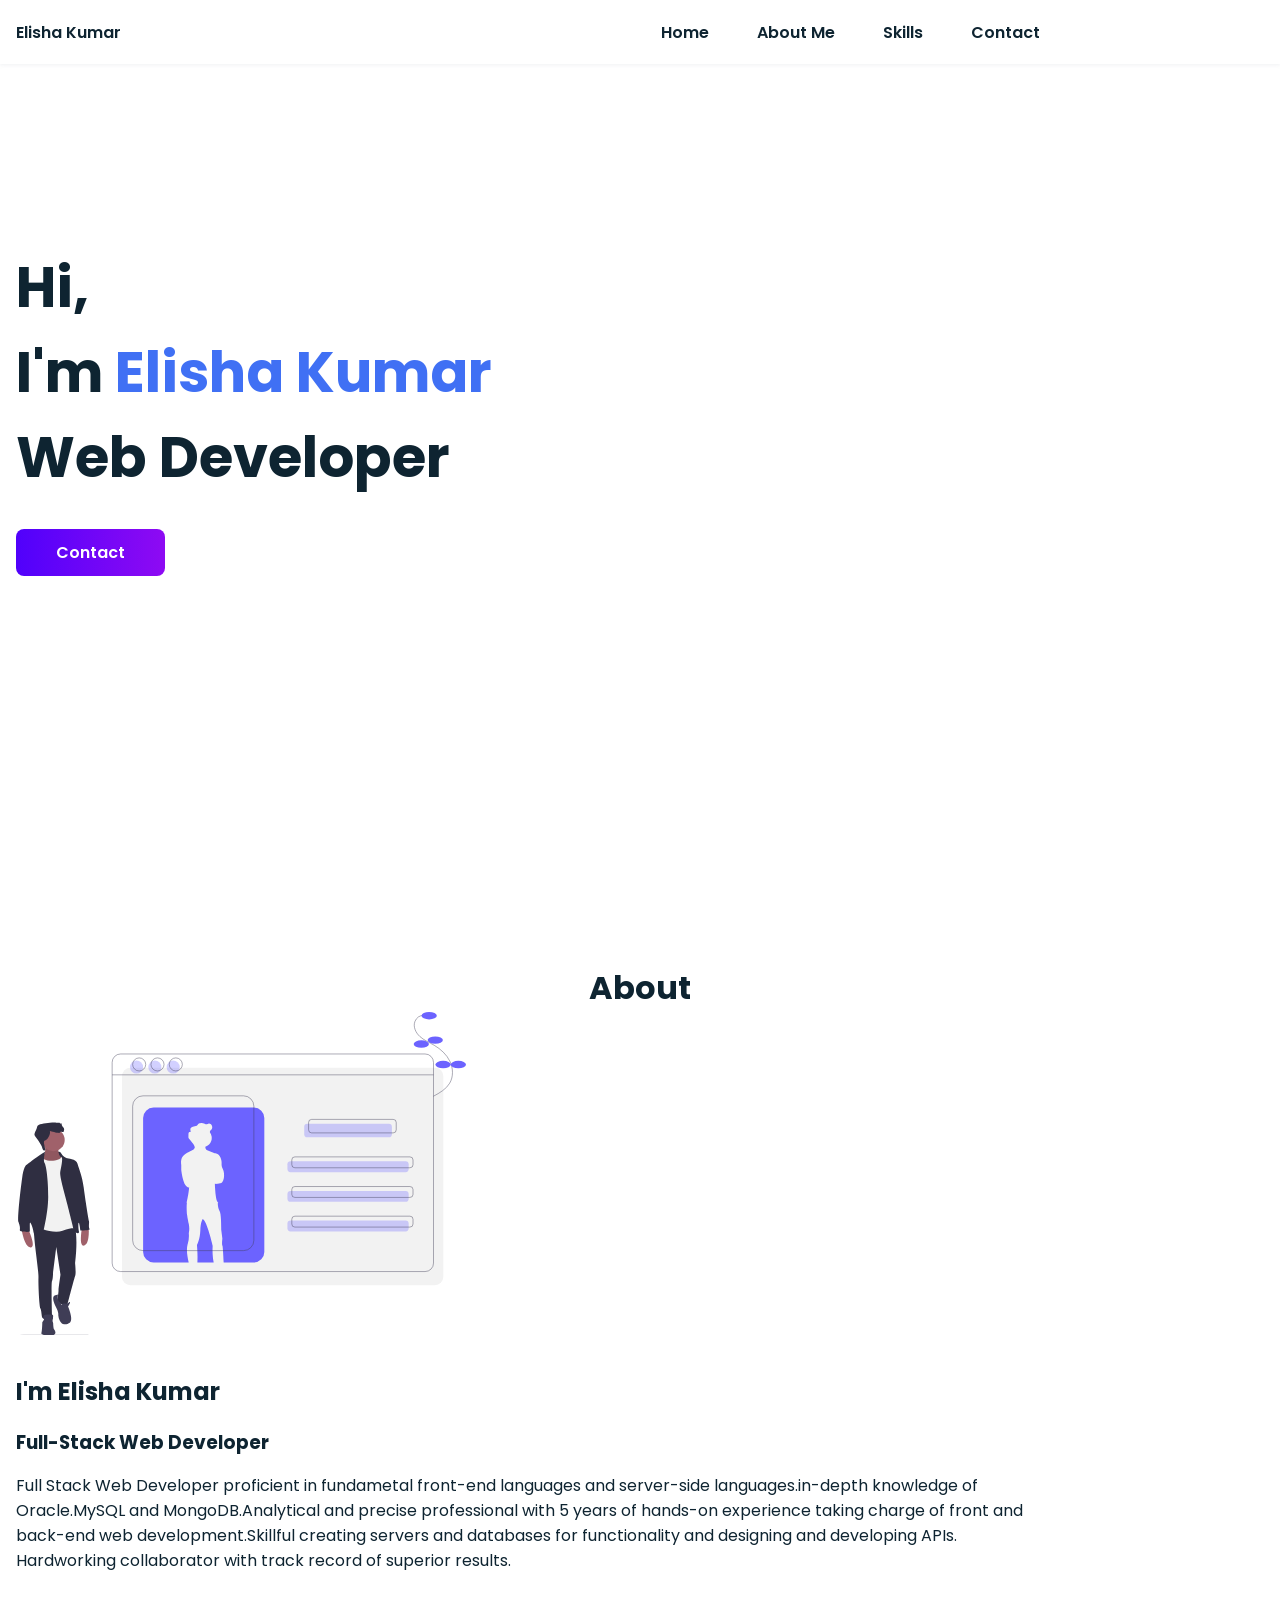
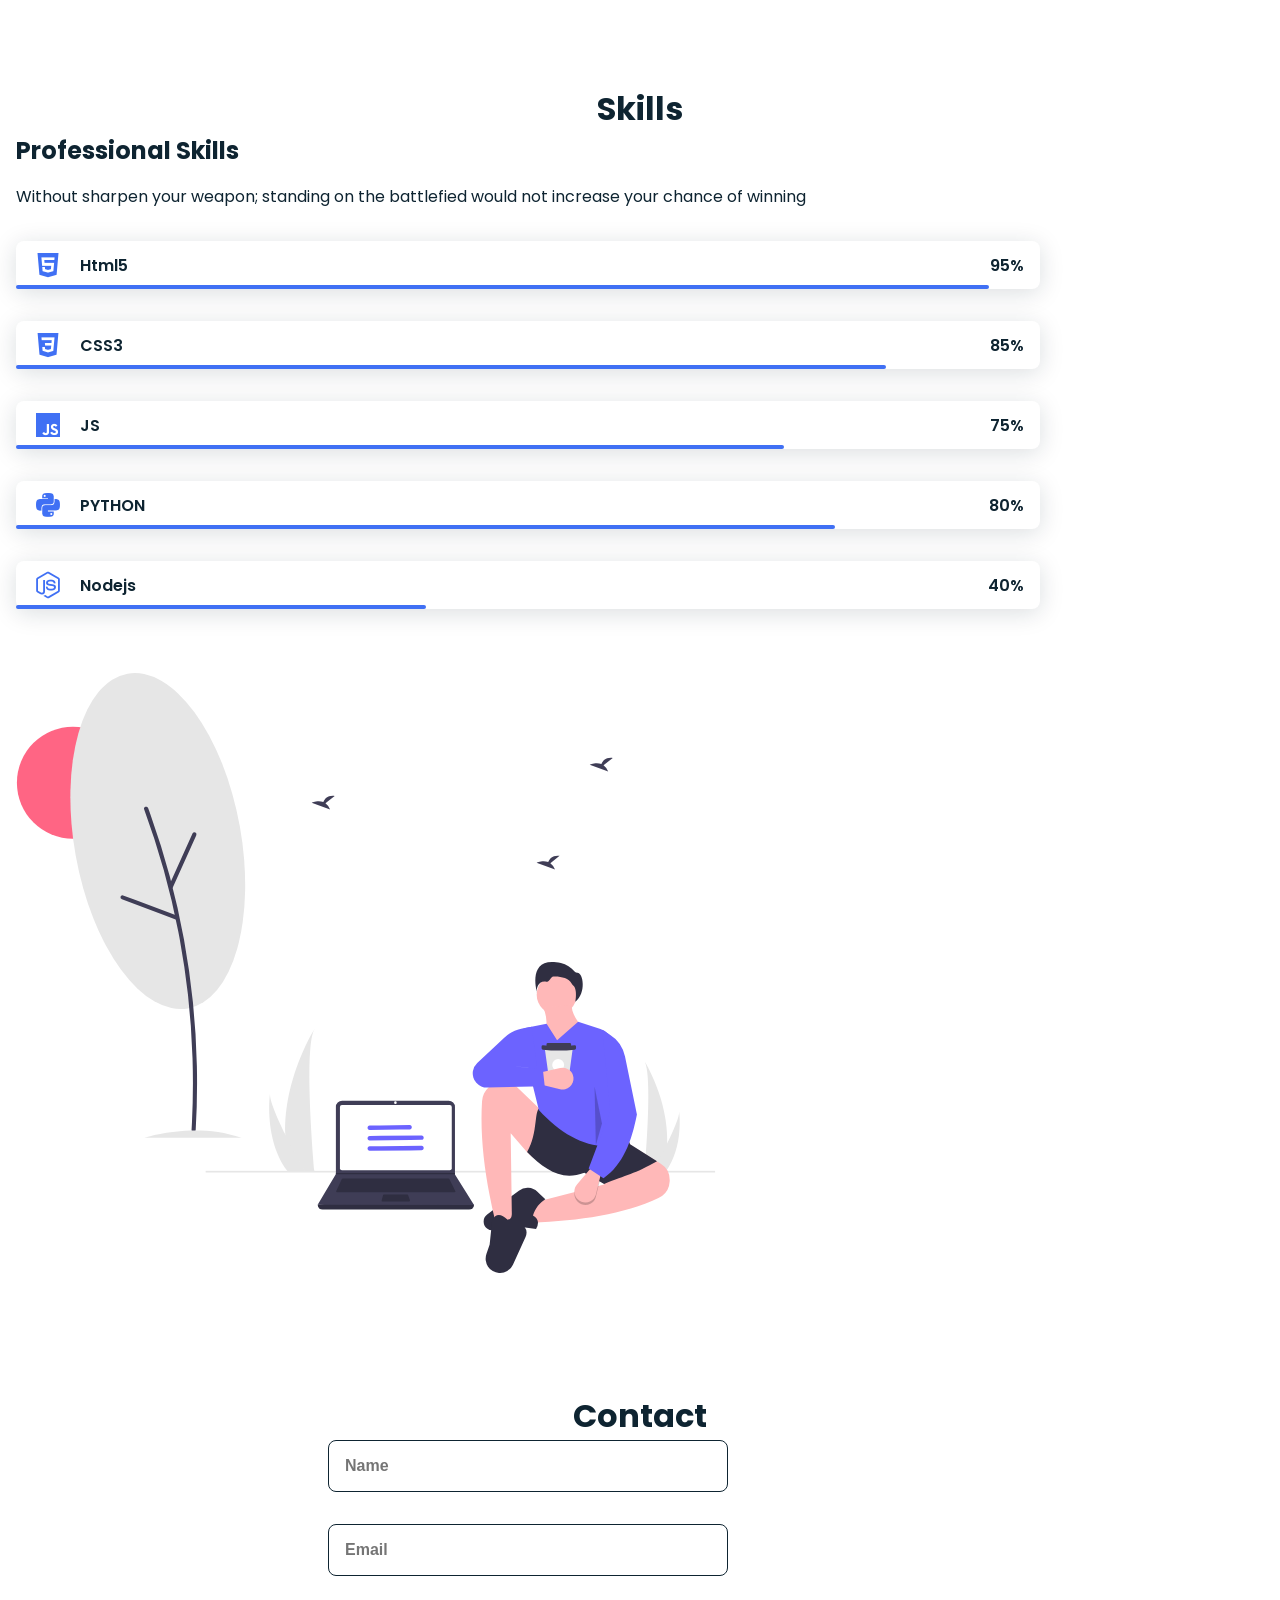
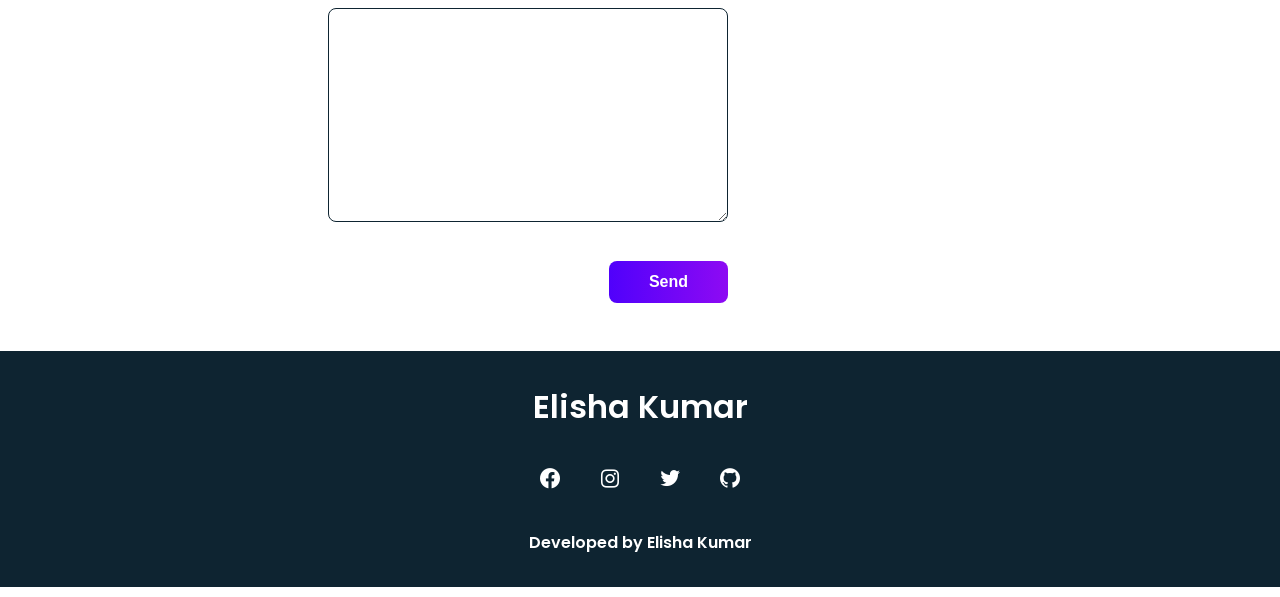
==== commit 2a3365e1: "changes" ====
--- a/index.html
+++ b/index.html
@@ -47,7 +47,7 @@
             <a href="https://twitter.com/Elisha14198874" target="_blank" class="home_social-icon" data-aos="fade-down"  data-aos-delay="300"><i class='bx bxl-twitter' ></i></a>
             <a href="https://github.com/Git-Elisha" target="_blank" class="home_social-icon" data-aos="fade-down"  data-aos-delay="350"><i class='bx bxl-github' ></i></a>
         </div>
-        <svg id="a154b3ae-224e-4b43-86b8-0ffeb27982c5" data-name="Layer 1" xmlns="http://www.w3.org/2000/svg" width="1144" height="637" viewBox="0 0 1144 637"><title>working remotely</title><path d="M1172,547.81a180.56,180.56,0,0,1-26.12,93.88c0,34.62-16.14,66-42.32,88.87a144.74,144.74,0,0,1-21.08,15.28c-.3.19-.61.37-.92.55-.56.33-1.12.66-1.69,1l-.53.31h0c-2.39,1.35-4.83,2.65-7.32,3.87a165.67,165.67,0,0,1-73.76,17H245.17q-9,0-17.84-.72a211.15,211.15,0,0,1-61.06-14.14q-5.72-2.26-11.22-4.86-2.62-1.23-5.19-2.53c-1.07-.54-2.14-1.1-3.2-1.66A190.5,190.5,0,0,1,128,733.32a183.89,183.89,0,0,1-15.8-12.12C78.17,692,57.12,651.59,57.12,607A180.5,180.5,0,0,1,28,508.32c0-99.14,79.24-179.51,177-179.51,3,0,6,.09,9,.25.43,0,.85,0,1.28.06,16.48-28.09,38.51-53.9,65-76.62,72.24-61.9,177.82-100.92,295.43-100.92,98.82,0,189.15,27.55,258.34,73.07A174.18,174.18,0,0,1,920,202.1c97.74,0,177,80.37,177,179.51a184.9,184.9,0,0,1-1,18.78A180,180,0,0,1,1172,547.81Z" transform="translate(-28 -131.5)" fill="#6c63ff" opacity="0.1"/><path d="M938.69,405.47V394.74a39.05,39.05,0,1,0-29.38,0v10.73A55,55,0,0,0,883.77,421a55.08,55.08,0,0,0-31.08-22.52V387.74a39.05,39.05,0,1,0-29.38,0v10.73a55,55,0,0,0-23.21,13.16,55.08,55.08,0,0,0-29.41-20.16V380.74a39.05,39.05,0,1,0-29.38,0v10.73a55,55,0,0,0-26,16.06,55.09,55.09,0,0,0-36.57-33.06V363.74a39.05,39.05,0,1,0-29.38,0v10.73a55,55,0,0,0-40,47.77,54.62,54.62,0,0,0-16.57-7.77V403.74a39.05,39.05,0,1,0-29.38,0v10.73a55.18,55.18,0,0,0-34.66,28.7,54.58,54.58,0,0,0-15-6.7V425.74a39.05,39.05,0,1,0-29.38,0v10.73a54.29,54.29,0,0,0-14.21,6.22,55.14,55.14,0,0,0-34.41-28.22V403.74a39.05,39.05,0,1,0-29.38,0v10.73a55.1,55.1,0,0,0-35.87,31.36,55,55,0,0,0-18.75-9.36V425.74a39.05,39.05,0,1,0-29.38,0v10.73a55,55,0,0,0-40.31,53v248H392v-22h52v22H554v-22h79v-40h68v17h82v7h86v7H979v-248A55,55,0,0,0,938.69,405.47Z" transform="translate(-28 -131.5)" fill="#6c63ff" opacity="0.1"/><path d="M490.78,169h91.43A170.28,170.28,0,0,1,752.5,339.28V570a0,0,0,0,1,0,0h-432a0,0,0,0,1,0,0V339.28A170.28,170.28,0,0,1,490.78,169Z" fill="#2f2e41"/><path d="M500.78,178.28h71.43A170.28,170.28,0,0,1,742.5,348.56V560.71a0,0,0,0,1,0,0h-412a0,0,0,0,1,0,0V348.56A170.28,170.28,0,0,1,500.78,178.28Z" opacity="0.2"/><path d="M1072,734.09v17.46a165.67,165.67,0,0,1-73.76,17H245.17q-9,0-17.84-.72a211.15,211.15,0,0,1-61.06-14.14q-5.72-2.26-11.22-4.86-2.62-1.23-5.19-2.53c-1.07-.54-2.14-1.1-3.2-1.66A190.5,190.5,0,0,1,128,733.32V685.9A28.9,28.9,0,0,1,156.9,657H988.13a28.9,28.9,0,0,1,19,7.17l55,48.2A28.87,28.87,0,0,1,1072,734.09Z" transform="translate(-28 -131.5)" fill="#2f2e41"/><path d="M510.67,357.31q-32.71,2.16-65.17,7c-6.15.92-12.39,1.94-18,4.66a52.8,52.8,0,0,0-11.94,8.56,157.38,157.38,0,0,0-38,51.53c-5.57,12.15-9.57,25-14.82,37.25-18.69,43.75-52.59,79.53-72.32,122.82-4.27,9.37-7.87,19.15-9.3,29.34-1.48,10.54.2,22.84,8.86,29,4,2.83,8.86,4,13.62,5a1641.51,1641.51,0,0,0,181.57,29.65c-6.61-6.38-8.82-16.27-7.95-25.41s4.46-17.78,8-26.25q-51.81-11.43-103.36-24c-5.13-1.25-11.29-3.6-11.92-8.84-.32-2.67,1-5.24,2.3-7.59a407.17,407.17,0,0,1,52.4-74c0,28.06-1.39,59.75-1.39,87.82H747.35a248,248,0,0,1-6.84-48.85C739,501.24,757.1,447.89,752.4,394.24c-.44-4.95-1.12-10.05-3.71-14.29-4.47-7.32-13.39-10.35-21.59-12.85-31.44-9.56-63.54-19.23-96.4-18.48-9.77.23-19.5,1.37-29.21,2.52C571.9,354.63,540.4,355.34,510.67,357.31Z" transform="translate(-28 -131.5)" fill="#6c63ff"/><path d="M358.88,679.82l23.6,75.53a2.36,2.36,0,0,0,2.25,1.65H486l-24-88-101.06,7.77A2.36,2.36,0,0,0,358.88,679.82Z" transform="translate(-28 -131.5)" fill="#656478"/><path d="M532,389.79c-4.4,2.53-9.53,3.44-14.53,4.31l-32.27,5.6c-6.28,1.09-12.89,2.33-17.73,6.48-9.9,8.47-7.76,24.06-4.76,36.74l6,25.44c4.52,19.12,9.14,38.47,18.41,55.79,16.19,30.23,45.89,52,78.55,62.49,11.67,3.75,24,6.19,36.18,4.85,23.86-2.62,44.27-19.63,56.85-40.08s18.57-44.17,24.06-67.55c5.27-22.38,10.28-45.08,9.94-68.08-.1-7.16-.82-14.64-4.64-20.71-8.37-13.33-27.34-14.33-42.89-11.87-2.42.39-4.93.81-7.26.08-7-2.18-7.16-11.79-10.16-18.46-5.67-12.58-22.49-14.81-36.24-13.67s-35.16,2.61-47.14,10.4C532.85,369,545.51,382,532,389.79Z" transform="translate(-28 -131.5)" fill="#fbbebe"/><path d="M532,389.79c-4.4,2.53-9.53,3.44-14.53,4.31l-32.27,5.6c-6.28,1.09-12.89,2.33-17.73,6.48-9.9,8.47-7.76,24.06-4.76,36.74l6,25.44c4.52,19.12,9.14,38.47,18.41,55.79,16.19,30.23,45.89,52,78.55,62.49,11.67,3.75,24,6.19,36.18,4.85,23.86-2.62,44.27-19.63,56.85-40.08s18.57-44.17,24.06-67.55c5.27-22.38,10.28-45.08,9.94-68.08-.1-7.16-.82-14.64-4.64-20.71-8.37-13.33-27.34-14.33-42.89-11.87-2.42.39-4.93.81-7.26.08-7-2.18-7.16-11.79-10.16-18.46-5.67-12.58-22.49-14.81-36.24-13.67s-35.16,2.61-47.14,10.4C532.85,369,545.51,382,532,389.79Z" transform="translate(-28 -131.5)" opacity="0.1"/><path d="M505.29,418.45c4.88,10.24,8.54,21.1,14.44,30.79,4.69,7.7,10.7,14.49,16.68,21.24C551.9,488,567.59,505.66,586.76,519a222.93,222.93,0,0,1,55.37-109c8.26-8.87,18.6-17.61,30.72-17.28,7.52.21,14.46,3.94,20.72,8.09,7,4.63,13.62,10,18.65,16.67,7.95,10.62,11.38,24.07,12,37.32s-1.44,26.47-3.48,39.57l-10.5,67.71c-.61,3.92-1.46,8.25-4.66,10.6a14.67,14.67,0,0,1-6,2.16c-38.17,7.43-77.51,2.61-116.4,2.23-43-.41-87.19,4.49-127.92-9.19-2.13-.72-4.34-1.55-5.78-3.26a12.06,12.06,0,0,1-2-4.31c-9.49-30.72-1.88-63.73,3.75-95.38a748.38,748.38,0,0,0,9.51-75.78c.17-2.29,25.33,2.77,28.14,4.39C496.53,398.07,501.61,410.73,505.29,418.45Z" transform="translate(-28 -131.5)" fill="#6c63ff"/><g opacity="0.2"><path d="M194.87,668.29c0,.46-.05.91-.1,1.35q-5.72-2.26-11.22-4.86a9.1,9.1,0,0,1-5.19-2.53c-1.07-.54-2.14-1.1-3.2-1.66a13.68,13.68,0,0,1,.81-1.46c2.06-3.26,5.19-5.3,8.64-5.19s6.44,2.34,8.29,5.71A16.87,16.87,0,0,1,194.87,668.29Z" transform="translate(-28 -131.5)" fill="#3f3d56"/><path d="M195.41,651.17a16.88,16.88,0,0,1-2.51,8.48c-2.06,3.25-5.19,5.29-8.64,5.18l-.71-.05a9.1,9.1,0,0,1-5.19-2.53,12.53,12.53,0,0,1-2.39-3.12,17.55,17.55,0,0,1,.54-17.12c2.06-3.26,5.19-5.3,8.64-5.19s6.44,2.34,8.29,5.71A16.87,16.87,0,0,1,195.41,651.17Z" transform="translate(-28 -131.5)" fill="#3f3d56"/><ellipse cx="185.25" cy="633.7" rx="14.01" ry="10.7" transform="translate(-481.98 667.38) rotate(-88.19)" fill="#3f3d56"/><ellipse cx="185.79" cy="616.59" rx="14.01" ry="10.7" transform="translate(-464.35 651.34) rotate(-88.19)" fill="#3f3d56"/><ellipse cx="186.33" cy="599.47" rx="14.01" ry="10.7" transform="translate(-446.72 635.3) rotate(-88.19)" fill="#3f3d56"/><path d="M150,481.05a49.66,49.66,0,0,1-3.8-6l28.26-3.73L144,470.6a51.38,51.38,0,0,1,.31-40.64l40.12,22.44-36.75-28.84a51.28,51.28,0,1,1,82.84,60,51.12,51.12,0,0,1,5.55,9.53L199,510.93l39.33-11.83A51.34,51.34,0,0,1,228.53,547,51.28,51.28,0,1,1,148,544.43a51.28,51.28,0,0,1,2-63.38Z" transform="translate(-28 -131.5)" fill="#6c63ff"/><path d="M240.5,515.62a51.06,51.06,0,0,1-12,31.35A51.28,51.28,0,1,1,148,544.43C141.37,535.49,240.68,509.87,240.5,515.62Z" transform="translate(-28 -131.5)" opacity="0.1"/></g><circle cx="68.02" cy="141.18" r="21.63" fill="#6c63ff" opacity="0.1"/><circle cx="158.17" cy="21.63" r="21.63" fill="#6c63ff" opacity="0.1"/><circle cx="150.84" cy="103.76" r="36.25" fill="#6c63ff" opacity="0.1"/><circle cx="543" cy="185.5" r="84" fill="#fbbebe"/><path d="M536.88,152.17c-22.41,2.84-46.6,6.59-62.44,22.69-8.86,9-14.05,21-18.32,32.88-6.62,18.5-11.55,38-10,57.63,1.38,17.56,7.88,35.52,2.62,52.34-2.42,7.74-7.17,14.5-10.86,21.71-6.84,13.39-10.06,28.4-11.24,43.39-.82,10.31-.66,20.92,2.73,30.69,3.61,10.4,10.65,19.25,15.11,29.31,6.6,14.86,7.26,31.58,7.77,47.83s.94,32.39,1.32,48.58c.24,10.18.26,21.08-5.37,29.57,20.79-8.33,41.87-16.83,59.66-30.43s32.19-33.21,34.49-55.49c1.86-18.06-4.24-35.86-9.5-53.24-13-43-21.4-88.84-11.94-132.75,3.41-15.81,11.7-33.46,27.61-36.37,9.71-1.77,19.4,2.66,28.15,7.24,20.68,10.82,42,24.82,49.7,46.85,7,19.92,1.11,42.11-8,61.13s-21.51,36.51-28.59,56.39c-10.87,30.5-7.81,66.21,10.25,93.08s51.43,43.4,83.52,39.06c-2.51-10.84-10.38-19.6-14.6-29.9-7.67-18.71-2.5-40.23,5.75-58.69S694.21,440,699.37,420.4c3.64-13.8,4.08-28.22,4.06-42.49,0-22.46-1.11-44.93-3.27-67.29s-5.46-45-12.58-66.51c-5.72-17.25-14.05-33.93-26.51-47.16-13.26-14.09-30.52-23.64-47.47-33-10.14-5.58-20.5-11.23-31.88-13.32-9-1.65-18.46-4-27.64-4.15C547.84,146.39,541.28,147.74,536.88,152.17Z" transform="translate(-28 -131.5)" fill="#434175"/><rect x="624.01" y="254.09" width="60.85" height="141.74" rx="2.9" transform="translate(45.9 -250.24) rotate(10.98)" fill="#656478"/><rect x="628.09" y="254.88" width="60.85" height="141.74" rx="2.9" transform="translate(46.13 -251) rotate(10.98)" fill="#3f3d56"/><ellipse cx="666.17" cy="286.29" rx="10.05" ry="4.15" transform="translate(230.2 754.21) rotate(-79.02)" fill="#6c63ff"/><path d="M683,332.5c-2.64-4.67-5.46-9.5-9.91-12.49a35,35,0,0,0-8.18-3.67c-9.69-3.39-19.54-6.81-29.79-7.35-1.67-.08-3.58,0-4.67,1.28-2.24,2.63,1.31,6.21,4.38,7.8l24.42,12.65-22.51-2.38c-3.27-.35-7.93.54-7.69,3.82.16,2.15,2.52,3.32,4.56,4,14.45,5,31.15,8.92,39.06,22-10.54-1-21.31-2-31.64.32-2.83.64-5.76,1.63-7.61,3.86s-2.06,6,.27,7.77c1.44,1.07,3.38,1.1,5.18,1,7.33-.35,14.85-1.81,21.89.28s13.29,9.47,10.86,16.39c6.24.56,13.62,0,19.39-2.69,6.36-3,6.21-8.64,5.82-15.44C696,356.33,689.39,343.9,683,332.5Z" transform="translate(-28 -131.5)" fill="#fbbebe"/><path d="M676.69,550.49a1125.21,1125.21,0,0,0-23-116.92c-5-20-10.68-40.34-9.25-60.92,20.66,2.63,39.17,4.58,58.21-3.86.31,10.81,8.15,20,11,30.45,1.91,7,1.19,14.41,1.94,21.62s3,14.2,4.93,21.21a260.23,260.23,0,0,1,6.63,106.74C709.48,550.91,694.32,553.22,676.69,550.49Z" transform="translate(-28 -131.5)" opacity="0.1"/><path d="M673.69,550.49a1125.21,1125.21,0,0,0-23-116.92c-5-20-10.68-40.34-9.25-60.92,20.66,2.63,39.17,4.58,58.21-3.86.31,10.81,8.15,20,11,30.45,1.91,7,1.19,14.41,1.94,21.62s3,14.2,4.93,21.21a260.23,260.23,0,0,1,6.63,106.74C706.48,550.91,691.32,553.22,673.69,550.49Z" transform="translate(-28 -131.5)" fill="#6c63ff"/><path d="M384.63,745.27l9.79-242.87a14.86,14.86,0,0,1,15-14.26l386.52,3.7A14.86,14.86,0,0,1,810.59,508L790.17,740.67a14.86,14.86,0,0,1-14.55,13.56l-375.88,6.5A14.87,14.87,0,0,1,384.63,745.27Z" transform="translate(-28 -131.5)" fill="#3f3d56"/><ellipse cx="572.5" cy="467" rx="17" ry="20" fill="#6c63ff"/><path d="M964,584.76l-.8,6.86-13,110.86c-33.89,23.63-60.25.92-60.48,0L873.34,591.1l-.93-6.34Z" transform="translate(-28 -131.5)" fill="#3f3d56"/><path d="M964,584.76l-.8,6.86c-38.18,22.2-78.91,4.92-89.86-.52l-.93-6.34Z" transform="translate(-28 -131.5)" opacity="0.1"/><path d="M870.5,578.74v10s50.5,29.36,96,0v-10Z" transform="translate(-28 -131.5)" fill="#6c63ff"/><path d="M876.37,565.53s-1.47,6.75-5.87,7.34v8.51h96v-7.63s-5.87-1.47-5-8.22Z" transform="translate(-28 -131.5)" fill="#6c63ff"/><ellipse cx="890.21" cy="434.76" rx="43.3" ry="12.48" fill="#6c63ff"/><ellipse cx="890.21" cy="434.76" rx="43.3" ry="12.48" opacity="0.1"/><path d="M956.22,565.53c0,5-16.42,9.1-36.69,9.1h-1.08c-13.61-.1-25.37-2-31.37-4.84-2.71-1.28-4.25-2.73-4.25-4.26,0-2.54,4.2-4.84,11-6.49a113.49,113.49,0,0,1,25.73-2.61C939.8,556.43,956.22,560.5,956.22,565.53Z" transform="translate(-28 -131.5)" opacity="0.1"/><path d="M918.45,574.63c-13.61-.1-25.37-2-31.37-4.84h0L893.8,559Z" transform="translate(-28 -131.5)" opacity="0.1"/><path d="M880.1,566.23c-.52-.11-1.21.07-1.31.59a1.27,1.27,0,0,0,.2.75,10.67,10.67,0,0,0,4.78,4.09,2.85,2.85,0,0,0,1.09.35,1,1,0,0,0,1-.52,1.13,1.13,0,0,0-.07-.93,4.13,4.13,0,0,0-1.24-1.36C883.21,568.15,881.84,566.52,880.1,566.23Z" transform="translate(-28 -131.5)" opacity="0.1"/><circle cx="891.67" cy="515.79" r="25.83" fill="#6c63ff"/><path d="M188.33,515.85h12.11a25,25,0,0,1,25,25V578a0,0,0,0,1,0,0H163.33a0,0,0,0,1,0,0V540.85A25,25,0,0,1,188.33,515.85Z" fill="#3f3d56"/><path d="M188.33,515.85h12.11a25,25,0,0,1,25,25V578a0,0,0,0,1,0,0H163.33a0,0,0,0,1,0,0V540.85A25,25,0,0,1,188.33,515.85Z" opacity="0.1"/><circle cx="191.9" cy="524.55" r="4.97" fill="#3f3d56"/><circle cx="191.9" cy="518.34" r="4.97" fill="#3f3d56"/><circle cx="191.9" cy="512.12" r="4.97" fill="#3f3d56"/><circle cx="191.9" cy="505.91" r="4.97" fill="#3f3d56"/><circle cx="191.9" cy="499.7" r="4.97" fill="#3f3d56"/><circle cx="191.9" cy="493.49" r="4.97" fill="#3f3d56"/><circle cx="191.9" cy="487.28" r="4.97" fill="#3f3d56"/><circle cx="199.36" cy="489.76" r="4.97" fill="#3f3d56"/><circle cx="204.33" cy="487.28" r="4.97" fill="#3f3d56"/><circle cx="209.3" cy="484.79" r="4.97" fill="#3f3d56"/><circle cx="191.9" cy="481.07" r="4.97" fill="#3f3d56"/><circle cx="191.9" cy="474.86" r="4.97" fill="#3f3d56"/><circle cx="191.9" cy="468.64" r="4.97" fill="#3f3d56"/><circle cx="191.9" cy="462.43" r="4.97" fill="#3f3d56"/><path d="M240.5,577.91c-1.23.18-2.47.31-3.71.39A28.56,28.56,0,0,0,240,575a21.22,21.22,0,0,0-3-5.83,10.22,10.22,0,0,1-4,1.26c-1.23.18-2.47.31-3.71.4,1.63-1.33,3.15-3.33,4.75-5a21.09,21.09,0,1,0,6.61,12Z" transform="translate(-28 -131.5)" fill="#6c63ff"/><path d="M257.11,602.6a9.68,9.68,0,0,1-4.18,1.39c-1.23.18-2.47.32-3.71.4a36.4,36.4,0,0,0,3.68-3.82,12.44,12.44,0,1,0,4.21,2Z" transform="translate(-28 -131.5)" fill="#6c63ff"/><circle cx="184.45" cy="489.76" r="4.97" fill="#3f3d56"/><circle cx="179.48" cy="487.28" r="4.97" fill="#3f3d56"/><circle cx="174.51" cy="484.79" r="4.97" fill="#3f3d56"/><path d="M182.7,602.6a9.64,9.64,0,0,0,4.18,1.39c1.23.18,2.47.32,3.71.4a35.42,35.42,0,0,1-3.68-3.82,12.44,12.44,0,1,1-4.21,2Z" transform="translate(-28 -131.5)" fill="#6c63ff"/><path d="M188.33,519.58h12.11a25,25,0,0,1,25,25v32.87a4.24,4.24,0,0,1-4.24,4.24H167.57a4.24,4.24,0,0,1-4.24-4.24V544.58a25,25,0,0,1,25-25Z" fill="#3f3d56"/><g opacity="0.1"><path d="M240.88,579.27a18.83,18.83,0,0,1-1.6,1.52c.57,0,1.13-.09,1.7-.15C241,580.18,240.93,579.72,240.88,579.27Z" transform="translate(-28 -131.5)"/><path d="M231.82,573.33c1.25-.08,2.48-.21,3.72-.39a12,12,0,0,0,3.23-.88,21.28,21.28,0,0,0-1.74-2.87,7.52,7.52,0,0,1-2,.85A28.79,28.79,0,0,1,231.82,573.33Z" transform="translate(-28 -131.5)"/><path d="M201.27,584a21.08,21.08,0,0,1,32.5-17.76l.32-.34a21.1,21.1,0,1,0-27.82,31.73A21,21,0,0,1,201.27,584Z" transform="translate(-28 -131.5)"/></g><g opacity="0.1"><path d="M249.22,606.87c1.24-.08,2.48-.21,3.71-.39a9.7,9.7,0,0,0,4.18-1.4,12.43,12.43,0,0,1,5,8.8,11.38,11.38,0,0,0,.07-1.31,12.38,12.38,0,0,0-5-10,9.68,9.68,0,0,1-4.18,1.39l-1,.13A25.37,25.37,0,0,1,249.22,606.87Z" transform="translate(-28 -131.5)"/><path d="M249.72,602.63a10.19,10.19,0,0,1,1.24.09c.65-.69,1.29-1.43,1.94-2.15a12.4,12.4,0,0,0-15.6,12c0,.42,0,.83.06,1.24A12.42,12.42,0,0,1,249.72,602.63Z" transform="translate(-28 -131.5)"/></g><g opacity="0.1"><path d="M190.59,606.87c-1.24-.08-2.48-.21-3.71-.39a9.65,9.65,0,0,1-4.18-1.4,12.43,12.43,0,0,0-5,8.8,11.38,11.38,0,0,1-.07-1.31,12.38,12.38,0,0,1,5-10,9.64,9.64,0,0,0,4.18,1.39l1,.13A23.67,23.67,0,0,0,190.59,606.87Z" transform="translate(-28 -131.5)"/><path d="M190.09,602.63a10.36,10.36,0,0,0-1.25.09c-.64-.69-1.28-1.43-1.93-2.15a12.4,12.4,0,0,1,15.6,12c0,.42,0,.83-.06,1.24A12.42,12.42,0,0,0,190.09,602.63Z" transform="translate(-28 -131.5)"/></g></svg>
+        
         </section>
         <!--About section-->
         <section class="about section" id="about">
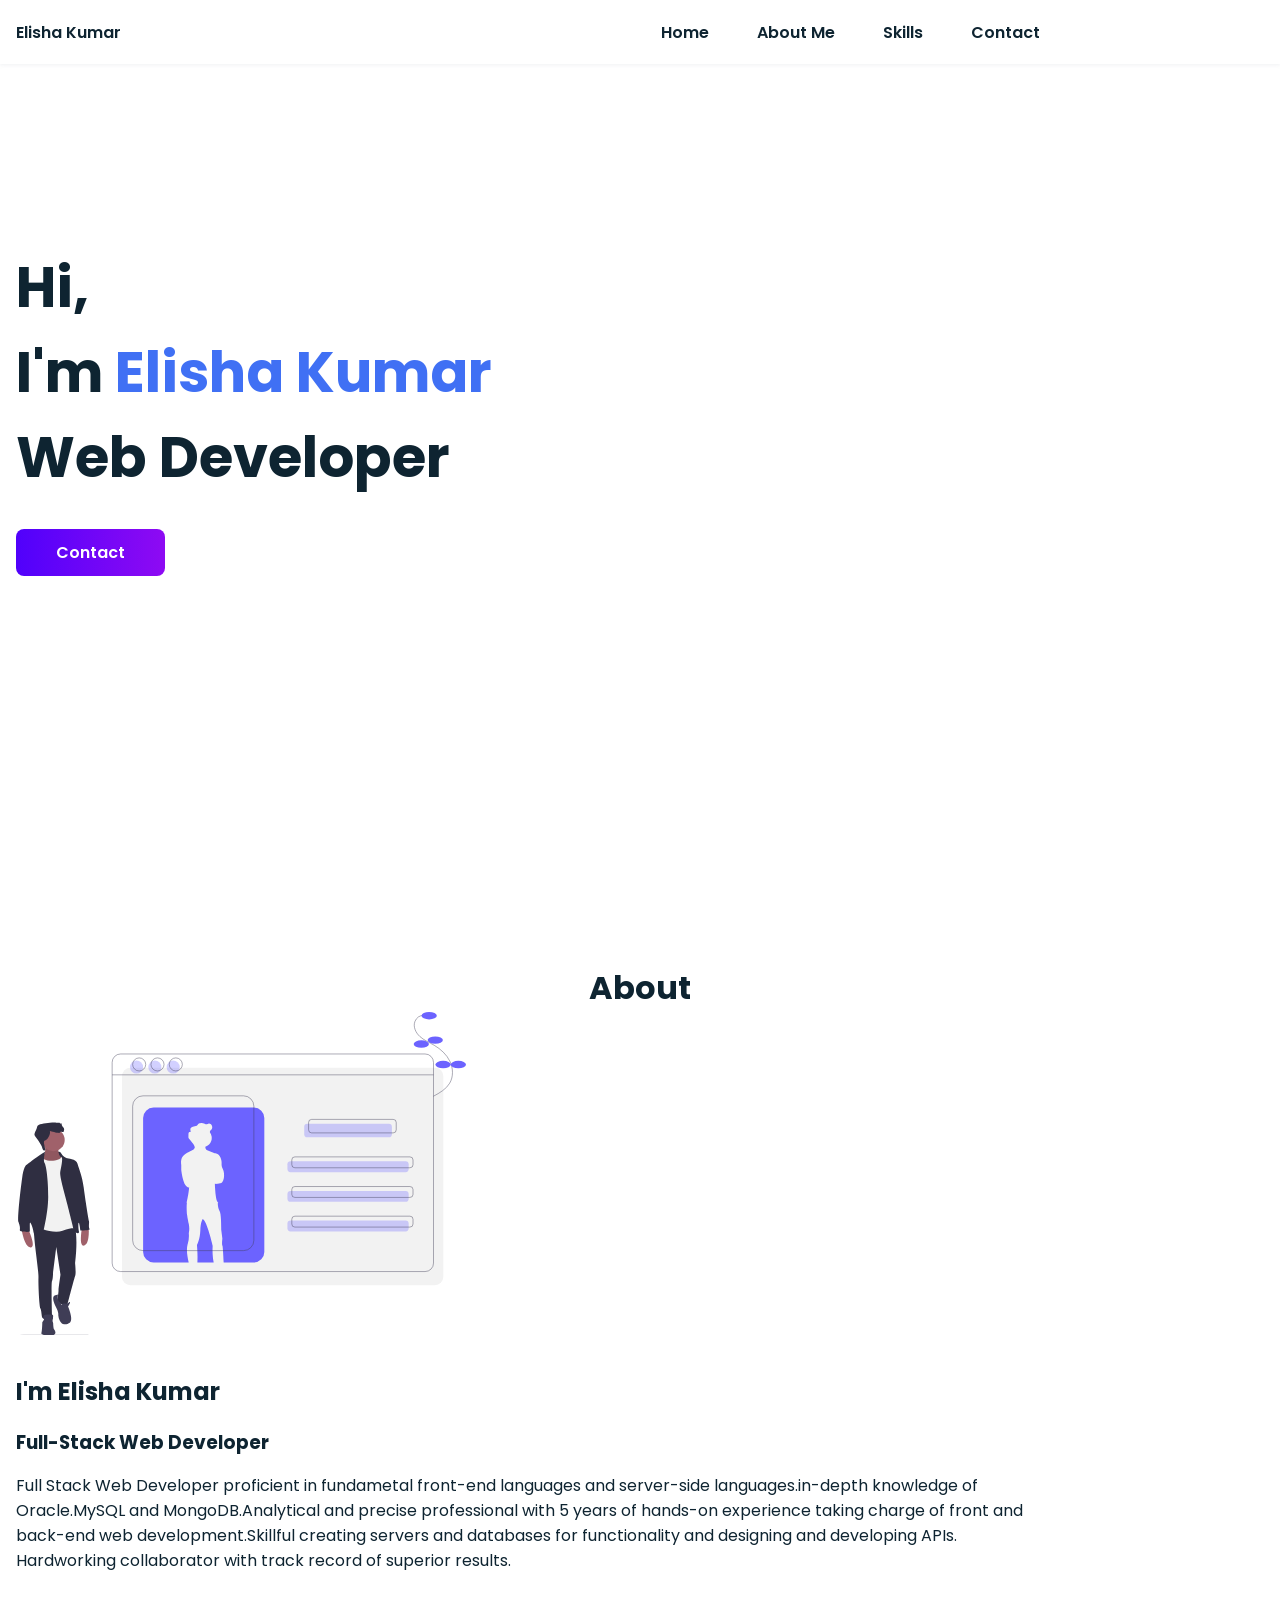
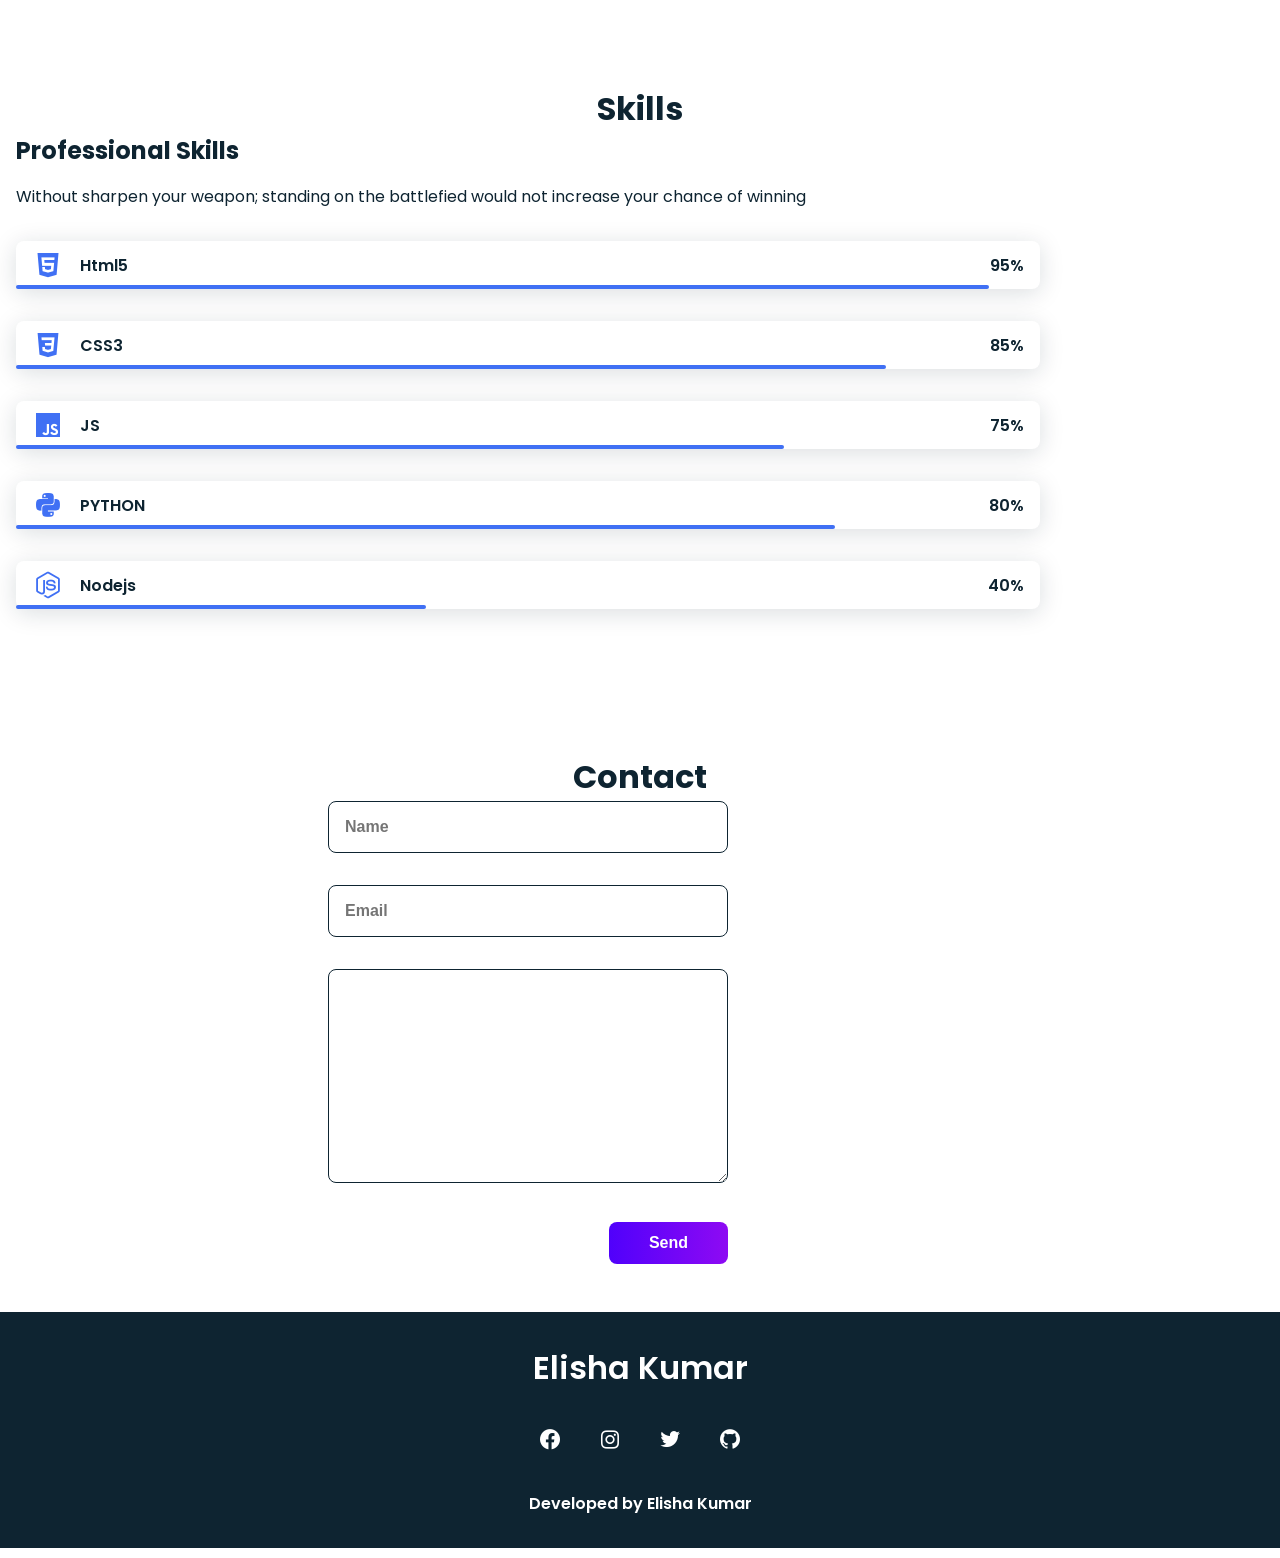
==== commit 3e039e3c: "changed" ====
--- a/index.html
+++ b/index.html
@@ -47,7 +47,7 @@
             <a href="https://twitter.com/Elisha14198874" target="_blank" class="home_social-icon" data-aos="fade-down"  data-aos-delay="300"><i class='bx bxl-twitter' ></i></a>
             <a href="https://github.com/Git-Elisha" target="_blank" class="home_social-icon" data-aos="fade-down"  data-aos-delay="350"><i class='bx bxl-github' ></i></a>
         </div>
-        
+
         </section>
         <!--About section-->
         <section class="about section" id="about">
@@ -131,9 +131,7 @@
                      
                 </div>
 
-                <div data-aos="fade-left" data-aos-delay="350">
-                    <svg id="a379d9a4-f6fe-40d1-beba-a0916853bd02" data-name="Layer 1" xmlns="http://www.w3.org/2000/svg" width="700px" height="600px" viewBox="0 0 938.75919 806.74836"><circle cx="75.36532" cy="147.52379" r="75.36532" fill="#ff6584"/><path d="M1004.987,679.01278a136.64937,136.64937,0,0,1-6.38326,37.7743c-.08893.28379-.18213.56334-.2753.84715H974.50666c.02541-.25416.05085-.538.07627-.84715,1.5884-18.26028,10.74606-129.39752-.20334-148.4033C975.33687,569.9256,1006.83381,620.99164,1004.987,679.01278Z" transform="translate(-130.62041 -46.62582)" fill="#e6e6e6"/><path d="M1003.19956,716.78708c-.19909.28379-.40664.56758-.61842.84715H984.71056c.13555-.24144.29227-.52523.4744-.84715,2.95233-5.32856,11.69063-21.25916,19.80207-37.7743,8.71716-17.74774,16.71423-36.169,16.04074-42.836C1021.23531,637.68045,1027.267,683.51959,1003.19956,716.78708Z" transform="translate(-130.62041 -46.62582)" fill="#e6e6e6"/><rect x="253.75919" y="669.38465" width="685" height="2.24072" fill="#e6e6e6"/><path d="M822.84364,785.9808l3.32758-27.45259,94.00433-24.125-10.81466-32.444c7.53317-21.60748,20.759-32.2,44.92242-21.62931l41.56416,25.82015a26.533,26.533,0,0,1,12.49331,23.97036v0a26.51238,26.51238,0,0,1-15.09493,22.535C946.71544,774.71149,887.41112,783.15126,822.84364,785.9808Z" transform="translate(-130.62041 -46.62582)" fill="#ffb8b8"/><path d="M828.66691,794.29977l-29.11638-4.15948-27.23329,5.55781a11.76263,11.76263,0,0,1-14.1045-11.0354v0a11.76267,11.76267,0,0,1,4.67429-9.88433l42.67473-32.15219A19.2662,19.2662,0,0,1,830.519,744.136l10.62634,10.23277c-7.60426,4.71745-13.25855,11.79578-16.63793,21.62931Q835.46964,782.0244,828.66691,794.29977Z" transform="translate(-130.62041 -46.62582)" fill="#2f2e41"/><circle cx="725.85545" cy="432.52561" r="26.92727" fill="#ffb8b8"/><path d="M898.54623,532.25232l-60.31251,25.37284c4.90182-24.6117,7.3447-47.03168,0-60.72845l38.6832-4.57544C874.99682,502.84723,884.78379,516.94354,898.54623,532.25232Z" transform="translate(-130.62041 -46.62582)" fill="#ffb8b8"/><path d="M796.22294,785.14891l-22.46121-1.6638c-13.76-57.37964-20.805-111.61522-17.73-161.1123a27.99719,27.99719,0,0,1,28.55155-26.31008h0a27.95972,27.95972,0,0,1,18.63912,7.698l29.04629,27.64082a119.53382,119.53382,0,0,1,29.4304,43.81895c8.2263,21.54543,5.27317,33.62388-14.36545,31.57272a48.46037,48.46037,0,0,1-31.55432-16.7762l-21.22016-24.66128Z" transform="translate(-130.62041 -46.62582)" fill="#ffb8b8"/><path d="M778.829,853.33321h0a19.21665,19.21665,0,0,1-16.93815-25.37662l4.38389-12.8594,3.32759-32.444c5.12583-10.45979,12.38523-8.895,20.79742-.8319,5.348-.52506,6.49594-5.87278,5.82327-13.31035l16.86453,22.70225a13.53384,13.53384,0,0,1,1.45034,13.68454l-16.97287,37.23082A19.21666,19.21666,0,0,1,778.829,853.33321Z" transform="translate(-130.62041 -46.62582)" fill="#2f2e41"/><path d="M991.30271,703.20708c-30.78017,17.46983-40.42721,17.97672-71.12716,30.36423l-26.6207-14.97414c-31.26416,11.56034-53.19528-4.287-76.95044-27.86854,15.54546-25.89253,8.67013-59.53966,18.30173-59.06466l115.21769,36.1875,4.99138,12.47846Z" transform="translate(-130.62041 -46.62582)" fill="#2f2e41"/><path d="M954.28331,676.17044c-40.6823,17.60906-84.48565-1.03464-121.87286-42.01078l-24.75581-99.97937a8.344,8.344,0,0,1,6.42773-10.32486l28.72679-5.74536,14.14224,22.46121,28.28449-24.9569,30.03793,9.8201A23.19158,23.19158,0,0,1,930.9073,543.455Z" transform="translate(-130.62041 -46.62582)" fill="#6c63ff"/><path d="M889.66449,760.92835h0a14.69073,14.69073,0,0,1-5.97562-23.22858l19.01689-22.43017,13.31034,7.48707-6.854,27.943A14.69072,14.69072,0,0,1,889.66449,760.92835Z" transform="translate(-130.62041 -46.62582)" opacity="0.2"/><path d="M889.66449,757.60077l0,0a14.69073,14.69073,0,0,1-5.97562-23.22858L902.70572,711.942l13.31034,7.48707-6.854,27.943A14.69073,14.69073,0,0,1,889.66449,757.60077Z" transform="translate(-130.62041 -46.62582)" fill="#ffb8b8"/><path d="M919.34365,726.08424,899.37813,712.7739l29.11638-77.3664L917.67986,526.429l9.86544,6.1659a46.09758,46.09758,0,0,1,20.72563,29.82761l15.99514,77.97633C957.26725,676.34074,945.60181,707.96424,919.34365,726.08424Z" transform="translate(-130.62041 -46.62582)" fill="#6c63ff"/><polygon points="776.661 555.922 786.644 605.836 778.433 635.028 776.661 555.922" opacity="0.2"/><path d="M830.14152,476.84239s-15.517-50.78312,31.90729-40.13255c7.3558,1.652,13.71081,5.92791,18.76625,11.52072a4.56981,4.56981,0,0,0,3.57247,1.45942c7.57575,0,12.25524,27.07165-2.89626,38.97641,0,0,3.0916-16.01961-2.528-21.47812a12.0563,12.0563,0,0,1-2.5013-3.22058c-3.65758-7.37809-15.95243-9.79984-24.432-9.17173-4.329.32067-4.70747,7.8684-9.4997,6.81418C831.62612,459.21134,828.1454,471.843,830.14152,476.84239Z" transform="translate(-130.62041 -46.62582)" fill="#2f2e41"/><path d="M877.87455,552.21622l-.3135,2.29926-1.93792,14.18773-3.17365,23.23436-.79455,5.81721a1.85307,1.85307,0,0,1-1.83645,1.60276H848.65539a1.85358,1.85358,0,0,1-1.83647-1.59825l-.80823-5.82172-3.22718-23.23436-1.97213-14.19807-.31689-2.2845a1.85321,1.85321,0,0,1,1.83531-2.10888h33.70831a1.85417,1.85417,0,0,1,1.83644,2.10446Z" transform="translate(-130.62041 -46.62582)" fill="#e6e6e6"/><path d="M713.94258,497.33038H743.294a1.85356,1.85356,0,0,1,1.85356,1.85356v2.44864a1.85351,1.85351,0,0,1-1.85351,1.85351H713.94263a1.85356,1.85356,0,0,1-1.85356-1.85356V499.1839A1.85351,1.85351,0,0,1,713.94258,497.33038Z" fill="#3f3d56"/><path d="M880.52618,553.18977a196.18942,196.18942,0,0,1-42.57495,0,1.85342,1.85342,0,0,1-1.85346-1.85341h0v-2.44879a1.85343,1.85343,0,0,1,1.85346-1.85341,174.44189,174.44189,0,0,0,42.57495,0,1.85344,1.85344,0,0,1,1.85341,1.85341v2.44879A1.85344,1.85344,0,0,1,880.52618,553.18977Z" transform="translate(-130.62041 -46.62582)" fill="#3f3d56"/><circle cx="727.75919" cy="527.00841" r="8" fill="#fff"/><path d="M878.94621,590.46462v0A14.69073,14.69073,0,0,1,860.9047,606.269L832.31055,599.404l.68373-15.25628,28.0328-6.47708A14.69073,14.69073,0,0,1,878.94621,590.46462Z" transform="translate(-130.62041 -46.62582)" fill="#ffb8b8"/><path d="M840.31347,602.13164l-77.1686,1.92921a19.16715,19.16715,0,0,1-19.45354-21.8718v0a19.16712,19.16712,0,0,1,5.88033-11.28657l36.33349-33.9894a48.51883,48.51883,0,0,1,24.20448-12.25587l12.734-2.38762,7.48707,56.569-43.25863-4.99138,50.7457,5.82328Z" transform="translate(-130.62041 -46.62582)" fill="#6c63ff"/><path d="M738.65069,768.1268H541.64343a6.60576,6.60576,0,0,1-6.60576-6.60576h0q107.12263-12.44971,210.21878,0h0A6.60576,6.60576,0,0,1,738.65069,768.1268Z" transform="translate(-130.62041 -46.62582)" fill="#2f2e41"/><path d="M745.25645,761.90961,535.03767,761.521l24.36362-40.99461.11657-.19429V629.98469a8.34976,8.34976,0,0,1,8.35046-8.35046H711.26008a8.34976,8.34976,0,0,1,8.35046,8.35046v90.96916Z" transform="translate(-130.62041 -46.62582)" fill="#3f3d56"/><path d="M567.67792,627.46285a2.72307,2.72307,0,0,0-2.72,2.72v82.37778a2.7232,2.7232,0,0,0,2.72,2.72H712.6162a2.72333,2.72333,0,0,0,2.72-2.72V630.18287a2.7232,2.7232,0,0,0-2.72-2.72Z" transform="translate(-130.62041 -46.62582)" fill="#fff"/><path d="M568.63047,726.16076a1.169,1.169,0,0,0-1.0591.67849l-7.50719,16.32013a1.16568,1.16568,0,0,0,1.05891,1.653H718.99531a1.1656,1.1656,0,0,0,1.0424-1.68712l-8.16006-16.32012a1.15981,1.15981,0,0,0-1.0424-.64434Z" transform="translate(-130.62041 -46.62582)" fill="#2f2e41"/><circle cx="508.94379" cy="577.72843" r="1.74859" fill="#fff"/><path d="M624.04664,747.92093a1.16751,1.16751,0,0,0-1.1255.86253l-1.8831,6.99434a1.16562,1.16562,0,0,0,1.1255,1.46892H657.976a1.16545,1.16545,0,0,0,1.10121-1.54709l-2.421-6.99434a1.16634,1.16634,0,0,0-1.10159-.78436Z" transform="translate(-130.62041 -46.62582)" fill="#2f2e41"/><polygon points="588.99 672.346 588.99 673.901 428.781 673.901 428.901 673.706 428.901 672.346 588.99 672.346" fill="#2f2e41"/><path d="M491.52194,667.13261a175.14542,175.14542,0,0,0,8.18151,48.41582c.114.36373.23344.722.35286,1.0858H530.589c-.03257-.32576-.06518-.68949-.09775-1.0858-2.03588-23.40445-13.77337-165.85054.26061-190.21049C529.52494,527.3141,489.1549,592.76613,491.52194,667.13261Z" transform="translate(-130.62041 -46.62582)" fill="#e6e6e6"/><path d="M493.813,715.54843c.25518.36373.5212.72747.79265,1.0858h22.905c-.17373-.30946-.3746-.67319-.608-1.0858-3.784-6.82969-14.984-27.24816-25.38058-48.41582-11.17289-22.74753-21.42285-46.35825-20.55963-54.90349C470.6963,614.15641,462.96541,672.909,493.813,715.54843Z" transform="translate(-130.62041 -46.62582)" fill="#e6e6e6"/><path d="M545.473,221.78479l12.41349-9.92842c-9.64348-1.06394-13.60582,4.19541-15.22744,8.35823-7.53388-3.12835-15.73541.97151-15.73541.97151l24.83709,9.01675A18.79465,18.79465,0,0,0,545.473,221.78479Z" transform="translate(-130.62041 -46.62582)" fill="#3f3d56"/><path d="M919.35713,170.6795l12.41349-9.92841c-9.64349-1.06394-13.60582,4.19541-15.22744,8.35823-7.53389-3.12835-15.73541.97151-15.73541.97151l24.83709,9.01674A18.79483,18.79483,0,0,0,919.35713,170.6795Z" transform="translate(-130.62041 -46.62582)" fill="#3f3d56"/><path d="M847.87608,302.43457l12.41348-9.92842c-9.64348-1.06394-13.60581,4.19541-15.22743,8.35823-7.53389-3.12835-15.73542.97151-15.73542.97151l24.8371,9.01674A18.79481,18.79481,0,0,0,847.87608,302.43457Z" transform="translate(-130.62041 -46.62582)" fill="#3f3d56"/><ellipse cx="320.01291" cy="272.58054" rx="112.0821" ry="228.69277" transform="translate(-173.90826 14.4814) rotate(-10.22048)" fill="#e6e6e6"/><path d="M301.65642,229.77517q14.78775,40.21121,26.31876,81.51807,11.509,41.26774,19.68957,83.36863,8.18007,42.08713,12.9707,84.73824,4.767,42.57644,6.1255,85.44331,1.35042,42.82083-.7457,85.65769-.258,5.24814-.56839,10.49347c-.21056,3.58181,5.36184,3.56959,5.57167,0q2.52606-42.97206,1.585-86.05062-.94624-42.83215-5.3194-85.49687-4.38378-42.78927-12.14609-85.146-7.767-42.33823-18.91259-83.9628-11.13864-41.57793-25.61467-82.16468-1.76623-4.94872-3.58171-9.87963c-1.22732-3.33733-6.6142-1.89487-5.37265,1.48117Z" transform="translate(-130.62041 -46.62582)" fill="#3f3d56"/><path d="M340.048,335.23028l24.68456-54.8093L371.69,264.9728a2.87134,2.87134,0,0,0-.99943-3.81155,2.80754,2.80754,0,0,0-3.81155.99942L342.19442,316.97,335.237,332.41815a2.87134,2.87134,0,0,0,.99943,3.81155,2.80754,2.80754,0,0,0,3.81155-.99942Z" transform="translate(-130.62041 -46.62582)" fill="#3f3d56"/><path d="M345.50228,372.68041l-56.28535-21.10324-15.86421-5.948a2.80924,2.80924,0,0,0-3.42691,1.94574,2.84665,2.84665,0,0,0,1.94574,3.42691L328.15689,372.105l15.86421,5.948a2.80924,2.80924,0,0,0,3.42691-1.94574,2.84663,2.84663,0,0,0-1.94573-3.42691Z" transform="translate(-130.62041 -46.62582)" fill="#3f3d56"/><path d="M301.67218,671.62582s67.78868-22.28669,130.93431,0" transform="translate(-130.62041 -46.62582)" fill="#e6e6e6"/><path d="M604.99788,661.06645c13.43289-.13986,26.86407-.38,40.29636-.5625q6.717-.09126,13.43431-.16c3.85856-.04017,3.86843-6.04028,0-6-13.43289.13986-26.86407.38-40.29636.5625q-6.717.09124-13.43431.16c-3.85856.04017-3.86843,6.04027,0,6Z" transform="translate(-130.62041 -46.62582)" fill="#6c63ff"/><path d="M604.99788,675.06645l54.29031-.5625,15.44036-.16c3.85858-.04,3.86842-6.04008,0-6l-54.29031.5625-15.44036.16c-3.85858.04-3.86842,6.04008,0,6Z" transform="translate(-130.62041 -46.62582)" fill="#6c63ff"/><path d="M604.99788,689.06645l54.29031-.5625,15.44036-.16c3.85858-.04,3.86842-6.04008,0-6l-54.29031.5625-15.44036.16c-3.85858.04-3.86842,6.04008,0,6Z" transform="translate(-130.62041 -46.62582)" fill="#6c63ff"/></svg>
-                </div>
+                
             </div>
 
          </section>
